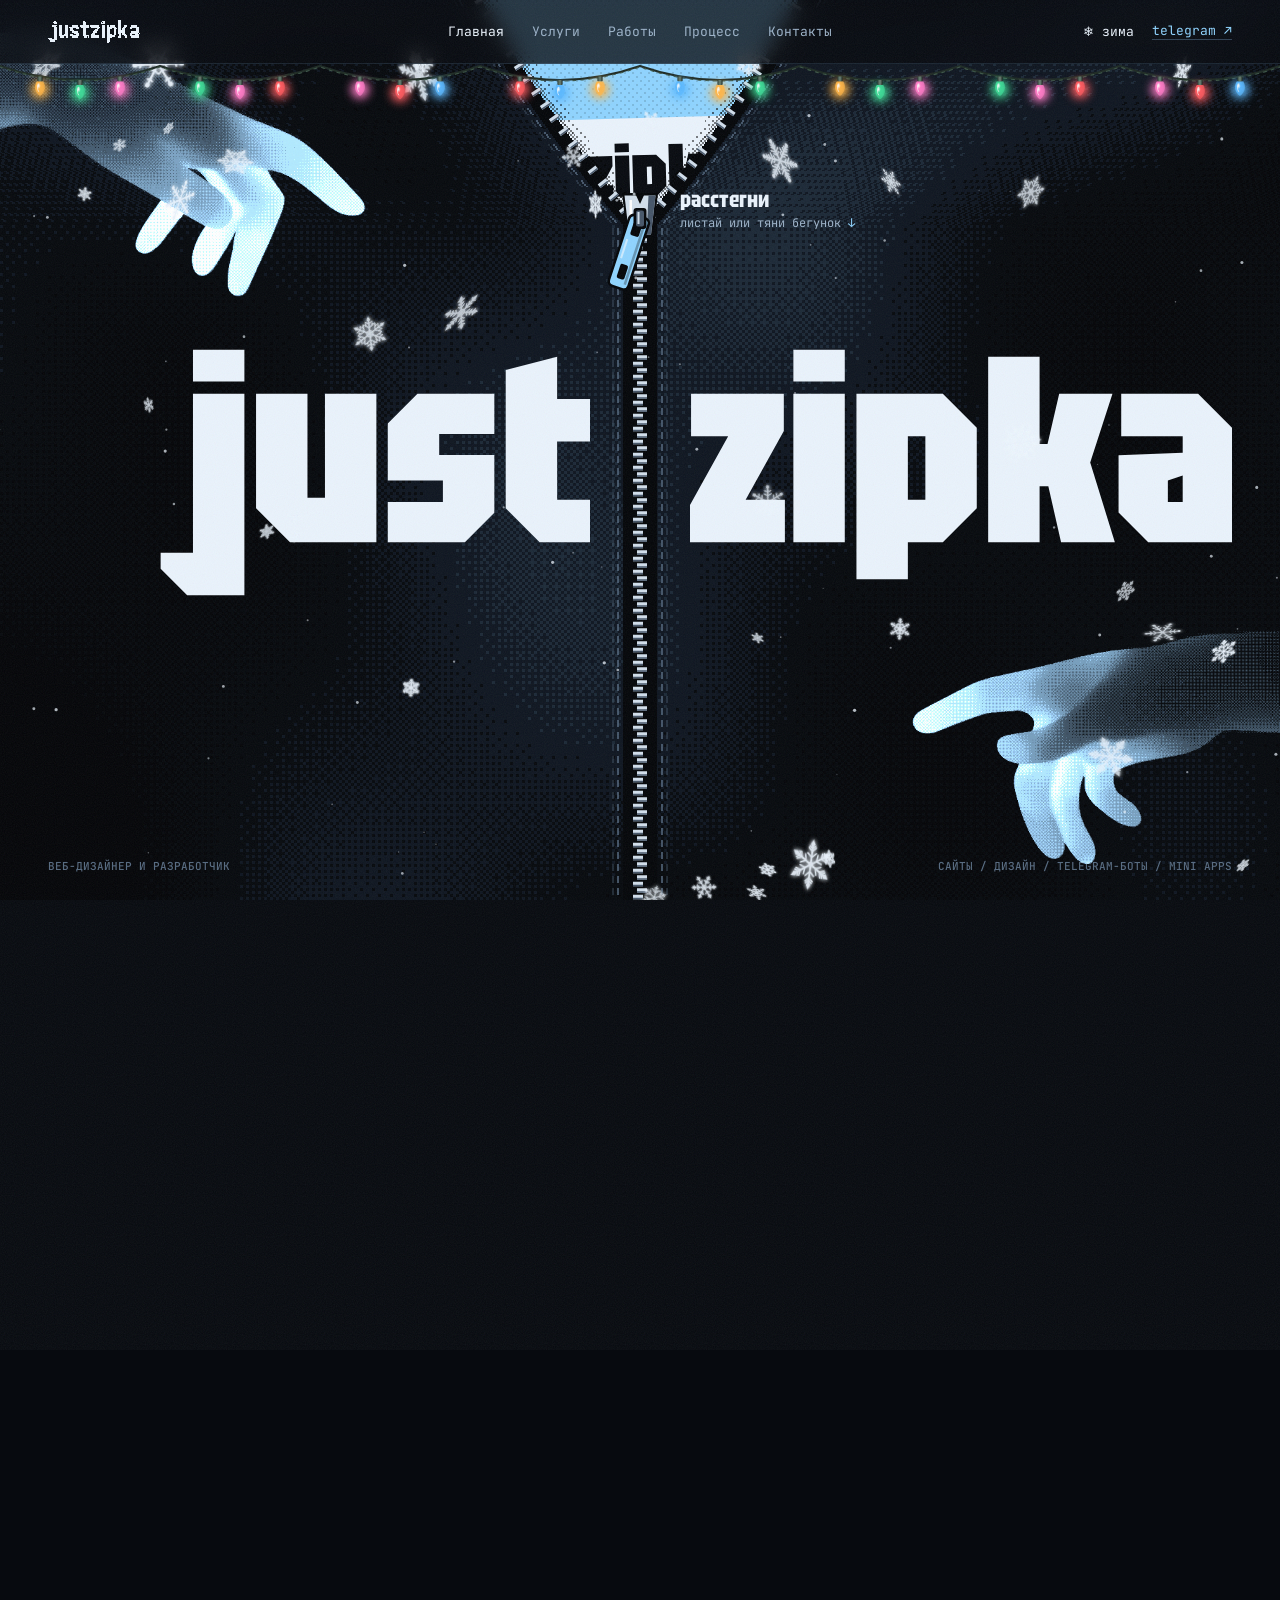
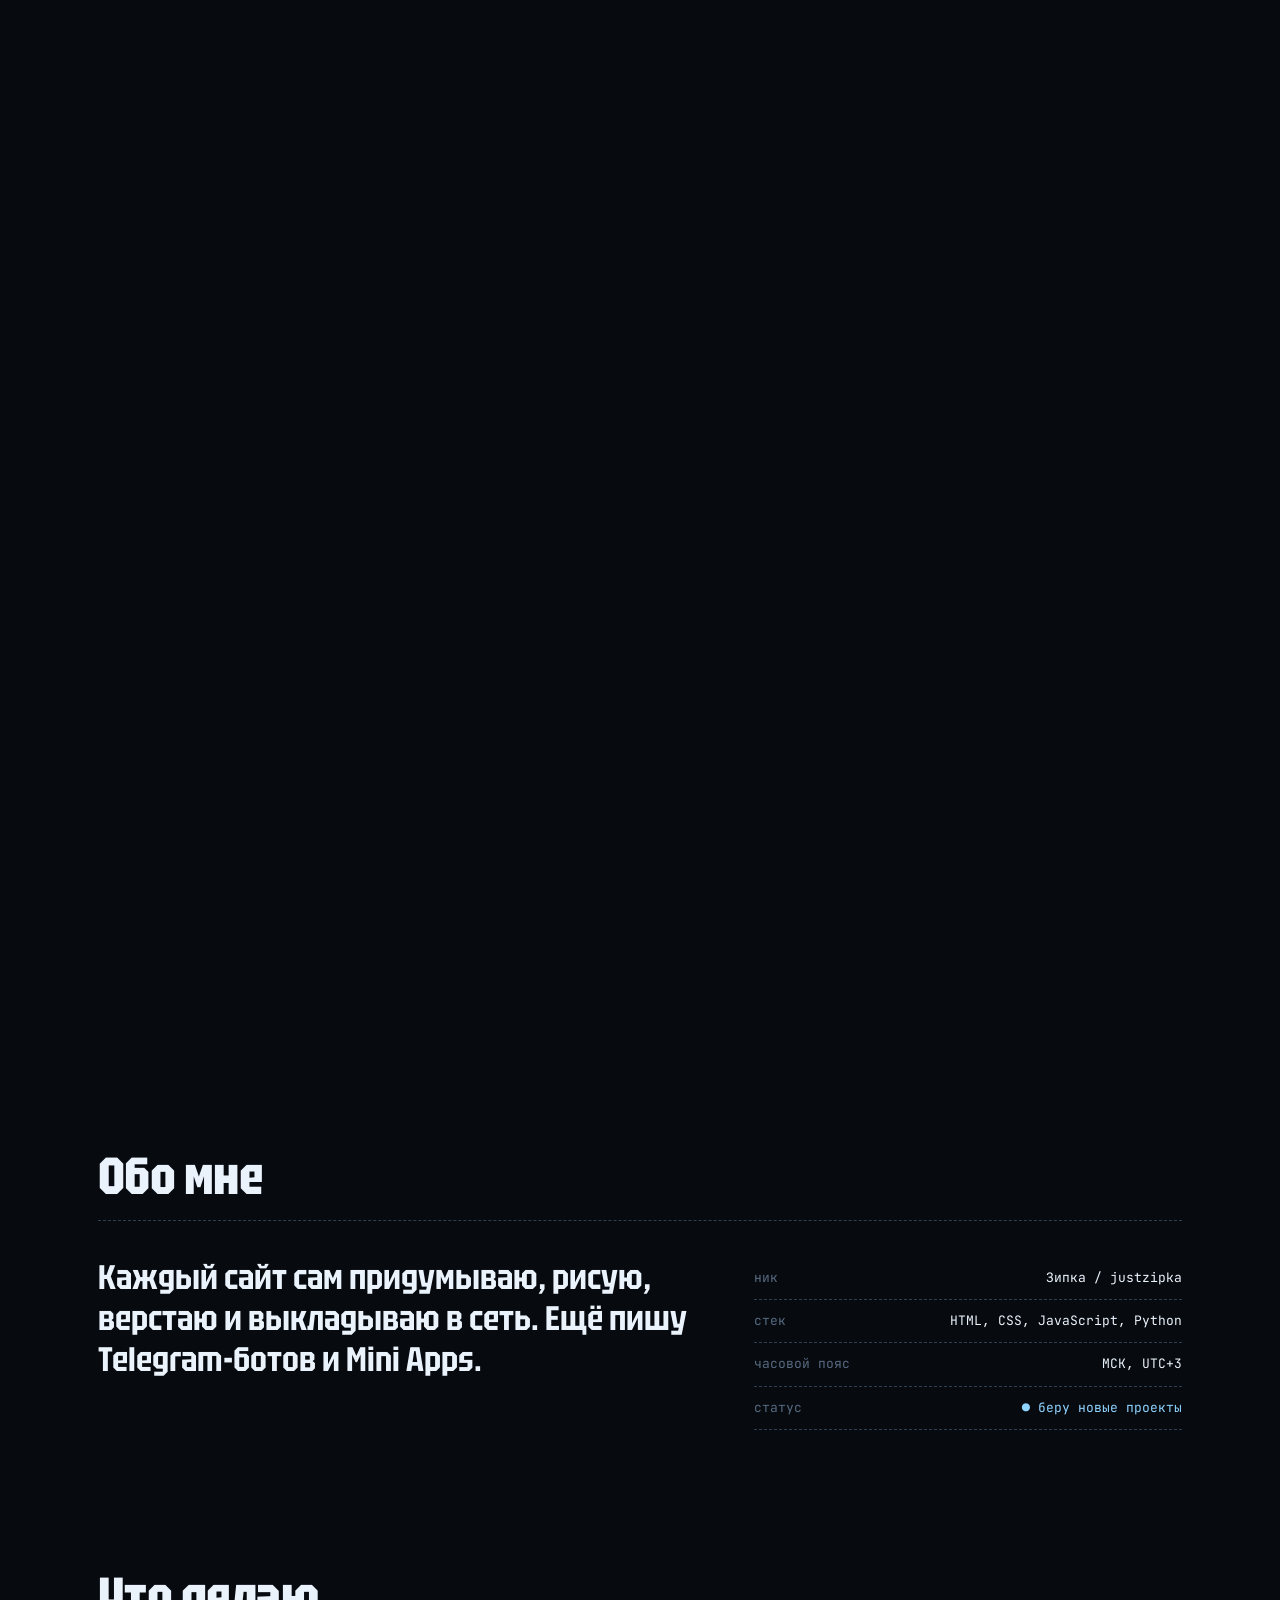
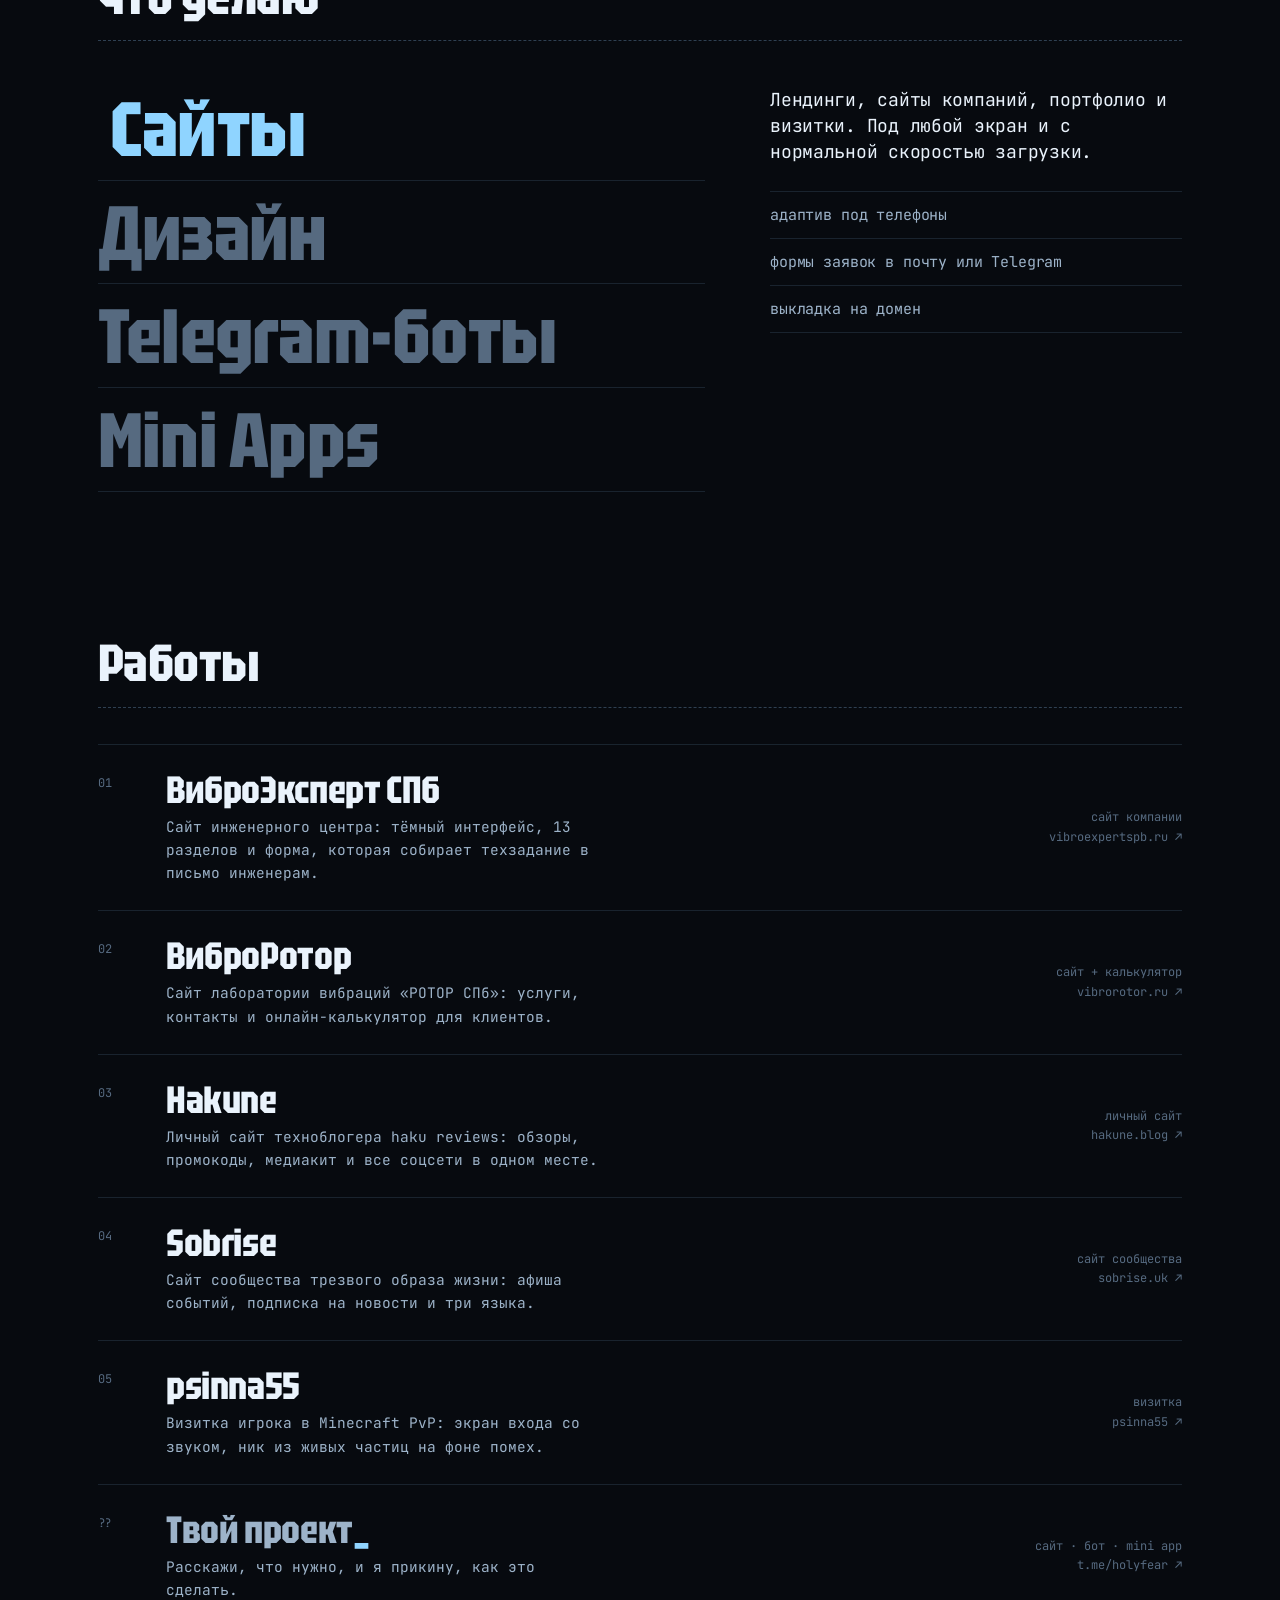
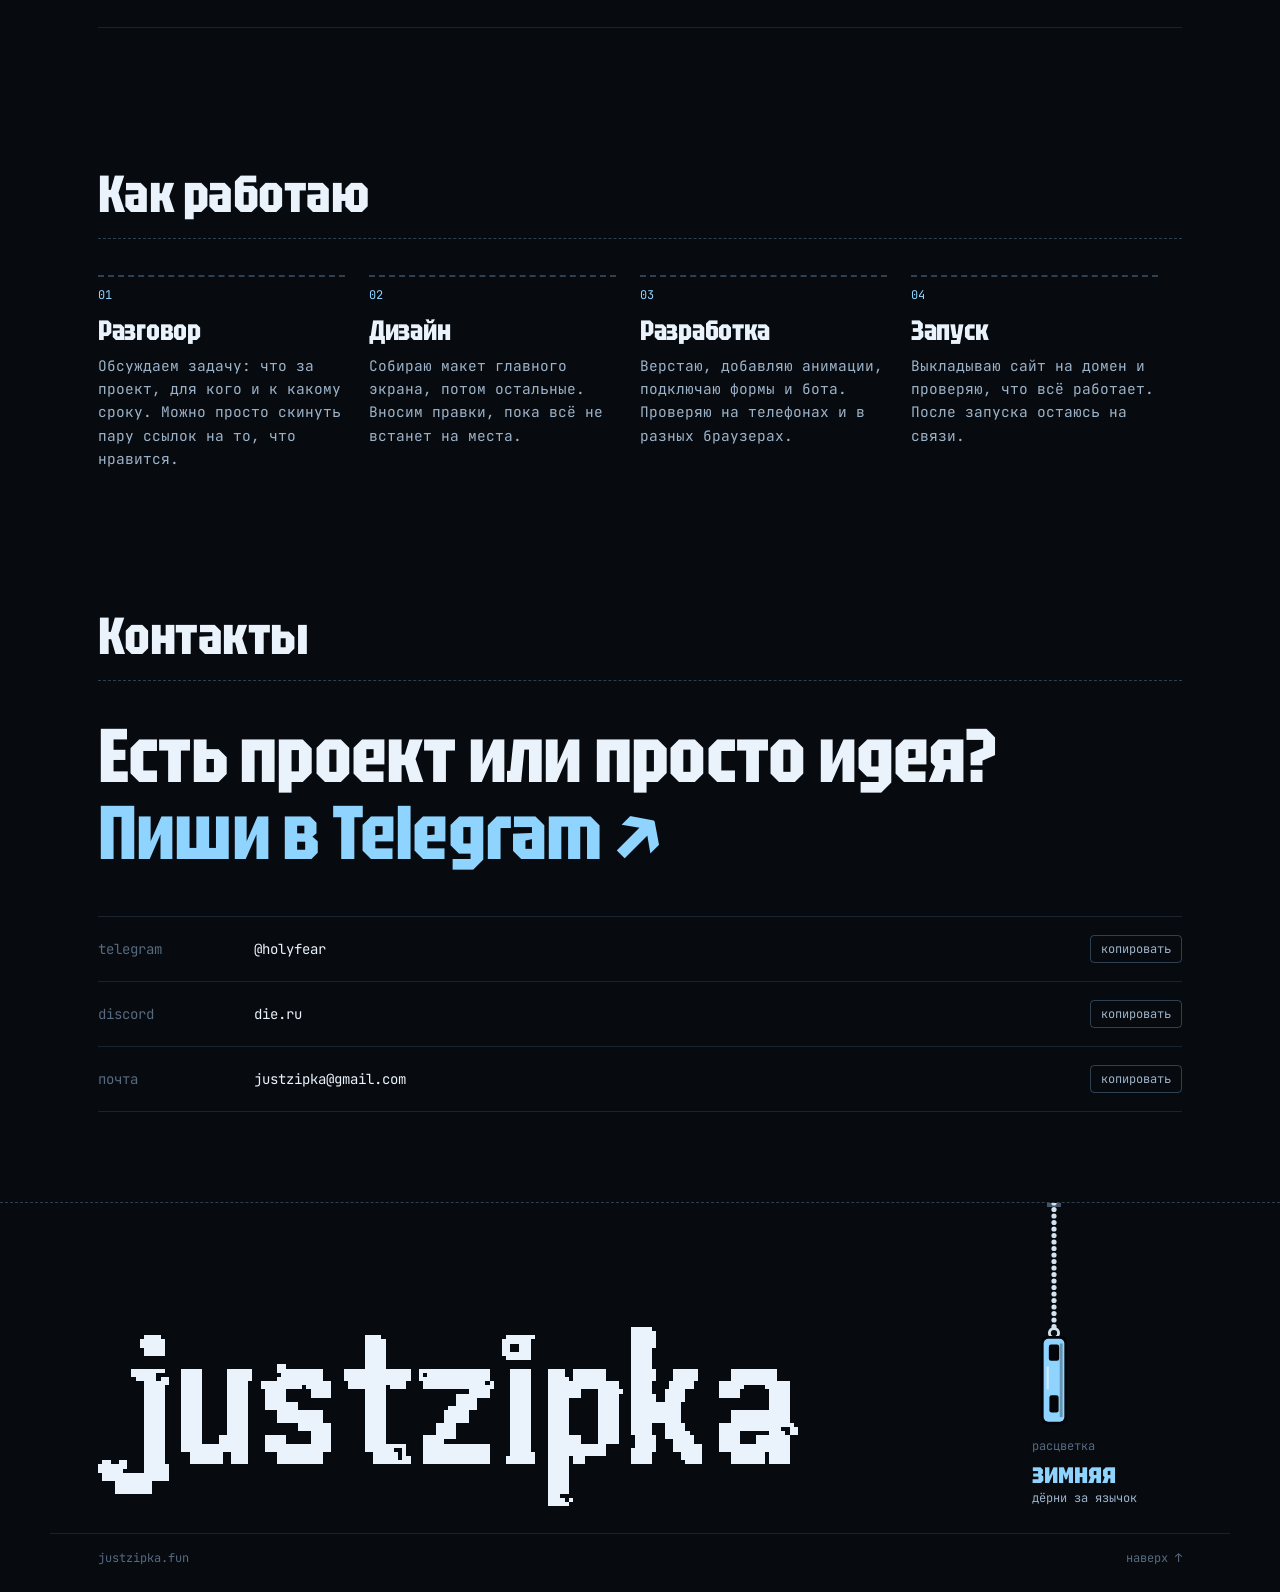
==== index.html @ 8d4369c2 "Footer pull cord that cycles the site colorway - Replace the footer pocket zipper with a ball chain " ====
<!doctype html>
<html lang="ru">
<head>
<meta charset="utf-8">
<meta name="viewport" content="width=device-width, initial-scale=1, viewport-fit=cover">
<title>Зипка. Веб-дизайнер и разработчик</title>
<meta name="description" content="Я Зипка (justzipka). Придумываю и собираю сайты, пишу Telegram-ботов и Mini Apps. Работы: ВиброЭксперт СПб, ВиброРотор, Hakune, Sobrise, psinna55.">
<meta name="author" content="Зипка">
<meta name="theme-color" content="#0e090c">
<link rel="canonical" href="https://justzipka.fun/">

<meta property="og:type" content="website">
<meta property="og:locale" content="ru_RU">
<meta property="og:site_name" content="justzipka">
<meta property="og:title" content="Зипка. Веб-дизайнер и разработчик">
<meta property="og:description" content="Сайты, дизайн, Telegram-боты и Mini Apps. От макета до запуска.">
<meta property="og:url" content="https://justzipka.fun/">
<meta property="og:image" content="https://justzipka.fun/assets/og-2.png">
<meta property="og:image:width" content="1200">
<meta property="og:image:height" content="630">
<meta name="twitter:card" content="summary_large_image">
<meta name="twitter:title" content="Зипка. Веб-дизайнер и разработчик">
<meta name="twitter:description" content="Сайты, дизайн, Telegram-боты и Mini Apps. От макета до запуска.">
<meta name="twitter:image" content="https://justzipka.fun/assets/og-2.png">

<link rel="icon" href="assets/favicon.png" type="image/png" sizes="64x64">
<link rel="apple-touch-icon" href="assets/apple-touch-icon.png">

<link rel="preconnect" href="https://fonts.googleapis.com">
<link rel="preconnect" href="https://fonts.gstatic.com" crossorigin>
<link rel="stylesheet" href="https://fonts.googleapis.com/css2?family=Tektur:wdth,wght@75..100,500..900&family=JetBrains+Mono:ital,wght@0,400..600;1,400&family=Pixelify+Sans:wght@500..700&display=swap">
<link rel="stylesheet" href="assets/css/site.css?v=75114938">
<script>
  try { var t = localStorage.getItem('zipka-tone'); if (t === 'acid' || t === 'rust') document.documentElement.dataset.tone = t; else if (localStorage.getItem('zipka-season') !== 'off') document.documentElement.dataset.season = 'winter'; } catch (e) { document.documentElement.dataset.season = 'winter'; }
</script>
<script defer src="assets/js/site.js?v=75114938"></script>

<script type="application/ld+json">
{
  "@context": "https://schema.org",
  "@type": "Person",
  "name": "Зипка",
  "alternateName": "justzipka",
  "jobTitle": "Веб-дизайнер и разработчик",
  "url": "https://justzipka.fun/",
  "image": "https://justzipka.fun/assets/logo-full.png",
  "sameAs": ["https://t.me/holyfear"],
  "knowsAbout": ["Веб-дизайн", "Вёрстка", "JavaScript", "Telegram-боты", "Telegram Mini Apps"]
}
</script>
</head>
<body>

<div class="progress" aria-hidden="true"><span id="progress"></span></div>
<canvas class="snow" id="snow" aria-hidden="true"></canvas>

<header class="nav">
  <a class="brand" href="#top" aria-label="justzipka, наверх">
    <svg class="brand__logo" viewBox="0 0 168 43" aria-hidden="true"><path d="M128 0h5v1h-5zM64 2h4v1h-4zM11 2h4v1h-4zM98 2h7v1h-7zM97 3h7v1h-7zM128 1h6v4h-6zM10 3h6v2h-6zM101 4h3v2h-3zM97 4h2v2h-2zM11 5h5v2h-5zM97 6h7v1h-7zM98 7h6v1h-6zM64 3h5v7h-5zM128 5h5v5h-5zM43 9h2v1h-2zM8 10h8v1h-8zM77 10h17v1h-17zM43 10h11v1h-11zM108 10h4v2h-4zM8 11h6v1h-6zM79 11h15v1h-15zM44 11h10v1h-10zM77 11h1v1h-1zM138 10h6v3h-6zM114 10h8v3h-8zM128 10h6v3h-6zM59 10h16v3h-16zM152 10h11v3h-11zM31 10h6v3h-6zM15 12h2v1h-2zM108 12h5v1h-5zM77 12h17v1h-17zM9 12h5v1h-5zM43 12h11v1h-11zM39 13h17v1h-17zM78 13h15v1h-15zM60 13h14v1h-14zM149 13h17v1h-17zM94 13h1v1h-1zM11 13h6v1h-6zM108 13h17v2h-17zM137 13h6v2h-6zM149 14h6v1h-6zM70 14h4v1h-4zM60 14h9v1h-9zM39 14h10v1h-10zM160 14h6v1h-6zM50 14h6v1h-6zM78 14h17v1h-17zM128 13h5v3h-5zM89 15h5v1h-5zM120 15h6v1h-6zM108 15h8v2h-8zM51 15h5v2h-5zM149 15h5v2h-5zM86 16h8v1h-8zM40 15h5v3h-5zM136 15h5v3h-5zM128 16h6v2h-6zM86 17h5v2h-5zM161 15h5v5h-5zM40 18h8v2h-8zM84 19h7v1h-7zM128 18h12v5h-12zM83 20h6v3h-6zM43 20h11v3h-11zM152 20h14v3h-14zM149 23h18v1h-18zM48 23h8v2h-8zM136 23h5v2h-5zM149 24h15v1h-15zM31 13h5v13h-5zM108 17h5v9h-5zM128 23h5v3h-5zM81 23h5v3h-5zM166 24h2v2h-2zM161 25h4v1h-4zM136 25h6v1h-6zM136 26h7v1h-7zM78 26h8v1h-8zM20 10h5v18h-5zM64 15h5v13h-5zM120 16h5v12h-5zM51 25h5v3h-5zM149 25h5v3h-5zM108 26h8v2h-8zM29 26h7v2h-7zM40 26h5v2h-5zM158 26h8v2h-8zM78 27h5v1h-5zM138 27h5v1h-5zM129 26h5v3h-5zM64 28h10v1h-10zM99 10h5v20h-5zM138 28h7v2h-7zM149 28h17v2h-17zM20 28h16v2h-16zM40 28h16v2h-16zM64 29h7v1h-7zM128 29h6v1h-6zM108 28h14v3h-14zM73 29h1v2h-1zM99 30h6v1h-6zM140 30h5v2h-5zM66 30h6v2h-6zM73 31h2v1h-2zM11 14h5v19h-5zM78 28h16v5h-16zM128 30h5v3h-5zM22 30h8v3h-8zM32 30h4v3h-4zM161 30h5v3h-5zM152 30h8v3h-8zM43 30h11v3h-11zM114 31h3v2h-3zM98 31h7v2h-7zM141 32h4v1h-4zM5 32h2v1h-2zM66 32h9v1h-9zM1 32h2v1h-2zM0 33h7v1h-7zM11 33h6v2h-6zM0 34h6v1h-6zM1 35h16v2h-16zM108 31h5v9h-5zM4 37h9v3h-9zM108 40h3v1h-3zM108 41h4v1h-4zM113 41h1v1h-1zM108 42h5v1h-5z"/></svg>
  </a>
  <nav class="nav__links" aria-label="Разделы">
    <a href="#top">Главная</a>
    <a href="#services">Услуги</a>
    <a href="#works">Работы</a>
    <a href="#process">Процесс</a>
    <a href="#contact">Контакты</a>
  </nav>
  <div class="garland" aria-hidden="true"></div>
  <div class="nav__end">
    <button class="season" type="button" aria-pressed="false" title="Зимний режим">зима</button>
    <a class="nav__tg" href="https://t.me/holyfear" target="_blank" rel="noopener">telegram ↗</a>
  </div>
</header>

<main id="main">
  <section class="hero" id="top">
    <div class="zip__stage">
      <div class="lining">
        <div class="lining__in">
          <div class="neck">
            <h1 class="mark" aria-label="justzipka.fun"><svg class="mark__svg" viewBox="0 -726 3717 926" aria-hidden="true"><path d="M122 -560H316V200H100L0 100V40H122ZM122 -606V-726H316V-606Z M814 -560V0H488L360 -128V-560H554V-168H620V-560Z M857 0V-152H1065V-233H857V-448L969 -560H1259V-408H1051V-329H1259V-111L1148 0Z M1302 -650 1496 -700V-540H1620V-380H1496V-160H1620V0H1430L1302 -128Z M1640 0V-140L1784 -400H1644V-560H1994V-420L1850 -160H1998V0Z M2030 0V-560H2224V0ZM2030 -606V-726H2224V-606Z M2268 140V-560H2594L2722 -432V-128L2594 0H2462V140ZM2528 -400H2462V-160H2528Z M2765 0V-700H2959V-371H2989L3033 -560H3234L3150 -301L3243 0H3040L2992 -211H2959V0Z M3257 -112V-328L3499 -338V-400H3267V-560H3557L3685 -432V0H3369ZM3443 -233V-152H3499V-252Z"/></svg><span class="mark__px" aria-hidden="true">.fun</span></h1>
            <p class="neck__meta"><span>веб-дизайнер и разработчик</span><span>размер: под любой экран</span></p>
          </div>
          <p class="lining__big">Привет, я Зипка.<br>Делаю сайты<br>от идеи до запуска.</p>
          <a class="hero__link" href="https://t.me/holyfear" target="_blank" rel="noopener">Написать в Telegram <span>@holyfear</span></a>
        </div>
      </div>
      <canvas class="zip__cv" id="zip" aria-hidden="true"></canvas>
      <div class="hands" aria-hidden="true">
        <img class="hand hand--l" src="assets/hands/hand-left.png" alt="" width="1422" height="800">
        <img class="hand hand--r" src="assets/hands/hand-right.png" alt="" width="1458" height="800">
      </div>
      <div class="zip__grab" aria-hidden="true"></div>
      <p class="zip__hint" aria-hidden="true"><b>расстегни</b>листай или тяни бегунок <i>↓</i></p>
    </div>
  </section>

  <section class="sec" id="about">
    <header class="sec__head"><h2>Обо мне</h2></header>
    <div class="about">
      <p class="about__big">Каждый сайт сам придумываю, рисую, верстаю и выкладываю в сеть. Ещё пишу Telegram-ботов и Mini Apps.</p>
      <dl class="specs">
        <div><dt>ник</dt><dd>Зипка / justzipka</dd></div>
        <div><dt>стек</dt><dd>HTML, CSS, JavaScript, Python</dd></div>
        <div><dt>часовой пояс</dt><dd>МСК, UTC+3</dd></div>
        <div><dt>статус</dt><dd class="ok">беру новые проекты</dd></div>
      </dl>
    </div>
  </section>

  <section class="sec" id="services">
    <header class="sec__head"><h2>Что делаю</h2></header>
    <ol class="svc">
      <li class="svc__item is-on">
        <button class="svc__name" type="button">Сайты</button>
        <div class="svc__desc">
          <p>Лендинги, сайты компаний, портфолио и визитки. Под любой экран и с нормальной скоростью загрузки.</p>
          <ul class="incl">
            <li>адаптив под телефоны</li>
            <li>формы заявок в почту или Telegram</li>
            <li>выкладка на домен</li>
          </ul>
        </div>
      </li>
      <li class="svc__item">
        <button class="svc__name" type="button">Дизайн</button>
        <div class="svc__desc">
          <p>Рисую интерфейс с нуля: сетка, шрифты, цвет, анимации. Макет сразу продуман под вёрстку, без сюрпризов.</p>
          <ul class="incl">
            <li>UI и типографика</li>
            <li>моушн и микроанимации</li>
            </ul>
        </div>
      </li>
      <li class="svc__item">
        <button class="svc__name" type="button">Telegram-боты</button>
        <div class="svc__desc">
          <p>Боты, которые принимают заявки, записывают клиентов и присылают уведомления. Работают сами, пока ты занят делом.</p>
          <ul class="incl">
            <li>заявки и запись</li>
            <li>уведомления и рассылки</li>
            <li>связка с сайтом</li>
          </ul>
        </div>
      </li>
      <li class="svc__item">
        <button class="svc__name" type="button">Mini Apps</button>
        <div class="svc__desc">
          <p>Приложения прямо внутри Telegram. Открываются из чата с ботом, выглядят и работают как сайт.</p>
          <ul class="incl">
            <li>каталоги, запись, личные кабинеты</li>
            <li>вход без регистрации</li>
            </ul>
        </div>
      </li>
    </ol>
  </section>

  <section class="sec" id="works">
    <header class="sec__head"><h2>Работы</h2></header>
    <ol class="works">
      <li><a class="work" href="https://vibroexpertspb.ru/" target="_blank" rel="noopener">
        <span class="work__n">01</span>
        <img class="work__img" src="assets/works/vibroexpert.webp" alt="" loading="lazy" width="640" height="400">
        <span class="work__main"><b>ВиброЭксперт СПб</b><span>Сайт инженерного центра: тёмный интерфейс, 13 разделов и форма, которая собирает техзадание в письмо инженерам.</span></span>
        <span class="work__meta">сайт компании<br>vibroexpertspb.ru ↗</span>
      </a></li>
      <li><a class="work" href="https://vibrorotor.ru/" target="_blank" rel="noopener">
        <span class="work__n">02</span>
        <img class="work__img" src="assets/works/vibrorotor.webp" alt="" loading="lazy" width="640" height="400">
        <span class="work__main"><b>ВиброРотор</b><span>Сайт лаборатории вибраций «РОТОР СПб»: услуги, контакты и онлайн-калькулятор для клиентов.</span></span>
        <span class="work__meta">сайт + калькулятор<br>vibrorotor.ru ↗</span>
      </a></li>
      <li><a class="work" href="https://hakune.blog/" target="_blank" rel="noopener">
        <span class="work__n">03</span>
        <img class="work__img" src="assets/works/hakune.webp" alt="" loading="lazy" width="640" height="400">
        <span class="work__main"><b>Hakune</b><span>Личный сайт техноблогера haku reviews: обзоры, промокоды, медиакит и все соцсети в одном месте.</span></span>
        <span class="work__meta">личный сайт<br>hakune.blog ↗</span>
      </a></li>
      <li><a class="work" href="https://sobrise.uk/" target="_blank" rel="noopener">
        <span class="work__n">04</span>
        <img class="work__img" src="assets/works/sobrise.webp" alt="" loading="lazy" width="640" height="400">
        <span class="work__main"><b>Sobrise</b><span>Сайт сообщества трезвого образа жизни: афиша событий, подписка на новости и три языка.</span></span>
        <span class="work__meta">сайт сообщества<br>sobrise.uk ↗</span>
      </a></li>
      <li><a class="work" href="https://zxcozonofficial-dev.github.io/psinna55/" target="_blank" rel="noopener">
        <span class="work__n">05</span>
        <img class="work__img" src="assets/works/psinna55.webp" alt="" loading="lazy" width="640" height="400">
        <span class="work__main"><b>psinna55</b><span>Визитка игрока в Minecraft PvP: экран входа со звуком, ник из живых частиц на фоне помех.</span></span>
        <span class="work__meta">визитка<br>psinna55 ↗</span>
      </a></li>
      <li><a class="work work--you" href="https://t.me/holyfear" target="_blank" rel="noopener">
        <span class="work__n">??</span>
        <span class="work__main"><b>Твой проект<span class="caret">_</span></b><span>Расскажи, что нужно, и я прикину, как это сделать.</span></span>
        <span class="work__meta">сайт · бот · mini app<br>t.me/holyfear ↗</span>
      </a></li>
    </ol>
  </section>

  <section class="sec" id="process">
    <header class="sec__head"><h2>Как работаю</h2></header>
    <ol class="steps">
      <li><h3>Разговор</h3><p>Обсуждаем задачу: что за проект, для кого и к какому сроку. Можно просто скинуть пару ссылок на то, что нравится.</p></li>
      <li><h3>Дизайн</h3><p>Собираю макет главного экрана, потом остальные. Вносим правки, пока всё не встанет на места.</p></li>
      <li><h3>Разработка</h3><p>Верстаю, добавляю анимации, подключаю формы и бота. Проверяю на телефонах и в разных браузерах.</p></li>
      <li><h3>Запуск</h3><p>Выкладываю сайт на домен и проверяю, что всё работает. После запуска остаюсь на связи.</p></li>
    </ol>
  </section>

  <section class="sec contact" id="contact">
    <header class="sec__head"><h2>Контакты</h2></header>
    <p class="contact__big">Есть проект или просто идея?<br><a href="https://t.me/holyfear" target="_blank" rel="noopener">Пиши в Telegram <span>↗</span></a></p>
    <ul class="links">
      <li><span>telegram</span><a href="https://t.me/holyfear" target="_blank" rel="noopener">@holyfear</a><button type="button" data-copy="@holyfear">копировать</button></li>
      <li><span>discord</span><a href="https://discord.com/users/1243462258395451487" target="_blank" rel="noopener">die.ru</a><button type="button" data-copy="die.ru">копировать</button></li>
      <li><span>почта</span><a href="mailto:justzipka@gmail.com">justzipka@gmail.com</a><button type="button" data-copy="justzipka@gmail.com">копировать</button></li>
    </ul>
  </section>
</main>

<footer class="end">
  <div class="end__in">
    <svg class="end__logo" viewBox="0 0 168 43" aria-hidden="true"><path d="M128 0h5v1h-5zM64 2h4v1h-4zM11 2h4v1h-4zM98 2h7v1h-7zM97 3h7v1h-7zM128 1h6v4h-6zM10 3h6v2h-6zM101 4h3v2h-3zM97 4h2v2h-2zM11 5h5v2h-5zM97 6h7v1h-7zM98 7h6v1h-6zM64 3h5v7h-5zM128 5h5v5h-5zM43 9h2v1h-2zM8 10h8v1h-8zM77 10h17v1h-17zM43 10h11v1h-11zM108 10h4v2h-4zM8 11h6v1h-6zM79 11h15v1h-15zM44 11h10v1h-10zM77 11h1v1h-1zM138 10h6v3h-6zM114 10h8v3h-8zM128 10h6v3h-6zM59 10h16v3h-16zM152 10h11v3h-11zM31 10h6v3h-6zM15 12h2v1h-2zM108 12h5v1h-5zM77 12h17v1h-17zM9 12h5v1h-5zM43 12h11v1h-11zM39 13h17v1h-17zM78 13h15v1h-15zM60 13h14v1h-14zM149 13h17v1h-17zM94 13h1v1h-1zM11 13h6v1h-6zM108 13h17v2h-17zM137 13h6v2h-6zM149 14h6v1h-6zM70 14h4v1h-4zM60 14h9v1h-9zM39 14h10v1h-10zM160 14h6v1h-6zM50 14h6v1h-6zM78 14h17v1h-17zM128 13h5v3h-5zM89 15h5v1h-5zM120 15h6v1h-6zM108 15h8v2h-8zM51 15h5v2h-5zM149 15h5v2h-5zM86 16h8v1h-8zM40 15h5v3h-5zM136 15h5v3h-5zM128 16h6v2h-6zM86 17h5v2h-5zM161 15h5v5h-5zM40 18h8v2h-8zM84 19h7v1h-7zM128 18h12v5h-12zM83 20h6v3h-6zM43 20h11v3h-11zM152 20h14v3h-14zM149 23h18v1h-18zM48 23h8v2h-8zM136 23h5v2h-5zM149 24h15v1h-15zM31 13h5v13h-5zM108 17h5v9h-5zM128 23h5v3h-5zM81 23h5v3h-5zM166 24h2v2h-2zM161 25h4v1h-4zM136 25h6v1h-6zM136 26h7v1h-7zM78 26h8v1h-8zM20 10h5v18h-5zM64 15h5v13h-5zM120 16h5v12h-5zM51 25h5v3h-5zM149 25h5v3h-5zM108 26h8v2h-8zM29 26h7v2h-7zM40 26h5v2h-5zM158 26h8v2h-8zM78 27h5v1h-5zM138 27h5v1h-5zM129 26h5v3h-5zM64 28h10v1h-10zM99 10h5v20h-5zM138 28h7v2h-7zM149 28h17v2h-17zM20 28h16v2h-16zM40 28h16v2h-16zM64 29h7v1h-7zM128 29h6v1h-6zM108 28h14v3h-14zM73 29h1v2h-1zM99 30h6v1h-6zM140 30h5v2h-5zM66 30h6v2h-6zM73 31h2v1h-2zM11 14h5v19h-5zM78 28h16v5h-16zM128 30h5v3h-5zM22 30h8v3h-8zM32 30h4v3h-4zM161 30h5v3h-5zM152 30h8v3h-8zM43 30h11v3h-11zM114 31h3v2h-3zM98 31h7v2h-7zM141 32h4v1h-4zM5 32h2v1h-2zM66 32h9v1h-9zM1 32h2v1h-2zM0 33h7v1h-7zM11 33h6v2h-6zM0 34h6v1h-6zM1 35h16v2h-16zM108 31h5v9h-5zM4 37h9v3h-9zM108 40h3v1h-3zM108 41h4v1h-4zM113 41h1v1h-1zM108 42h5v1h-5z"/></svg>
    <button class="end__tone" type="button" aria-label="Сменить расцветку сайта"><i>расцветка</i><b>розовая</b><span>дёрни за язычок</span></button>
  </div>
  <canvas class="end__cord" id="cord" aria-hidden="true"></canvas>
  <div class="end__grab" aria-hidden="true"></div>
  <div class="end__row"><span>justzipka.fun</span><a href="#top">наверх ↑</a></div>
</footer>
<div class="peek" aria-hidden="true"><img alt="" width="640" height="400"></div>

</body>
</html>
---- assets/css/site.css ----
:root {
  --bg: #0e090c;
  --bg-2: #1b1016;
  --ink: #fbe9f1;
  --ink-2: #c99aae;
  --ink-3: #7d5567;
  --line: rgba(255, 92, 154, .14);
  --line-2: rgba(255, 92, 154, .3);
  --acc: #ff5c9a;
  --acc-glow: rgba(255, 92, 154, .55);
  --hand-tint: sepia(1) saturate(3.2) hue-rotate(-62deg) brightness(1);
  --nav-bg: rgba(14, 9, 12, .78);
  --sans: "JetBrains Mono", ui-monospace, monospace;
  --mono: "JetBrains Mono", ui-monospace, monospace;
  --px: "Pixelify Sans", var(--mono);
  --display: "Tektur", var(--mono);
  --mark: var(--display);
  --gut: clamp(16px, 4vw, 48px);
  --max: 1180px;
  --hem: none;
  color-scheme: dark;
}

:root[data-season="winter"] {
  --bg: #070a0f;
  --bg-2: #0e1520;
  --ink: #eaf3fc;
  --ink-2: #9db3c9;
  --ink-3: #566a80;
  --line: rgba(150, 205, 255, .13);
  --line-2: rgba(150, 205, 255, .28);
  --acc: #8fd4ff;
  --acc-glow: rgba(143, 212, 255, .5);
  --hand-tint: grayscale(1) sepia(.5) hue-rotate(165deg) saturate(2.4) brightness(1.06);
  --nav-bg: rgba(7, 10, 15, .78);
}

:root[data-tone="acid"] {
  --bg: #0a0c07;
  --bg-2: #151a0d;
  --ink: #f0fbe2;
  --ink-2: #aabd90;
  --ink-3: #5f7049;
  --line: rgba(198, 255, 61, .13);
  --line-2: rgba(198, 255, 61, .28);
  --acc: #c6ff3d;
  --acc-glow: rgba(198, 255, 61, .5);
  --hand-tint: sepia(1) saturate(4) hue-rotate(38deg) brightness(1.08);
  --nav-bg: rgba(10, 12, 7, .78);
}

:root[data-tone="rust"] {
  --bg: #0f0a07;
  --bg-2: #1e140d;
  --ink: #fdeee2;
  --ink-2: #cfa68a;
  --ink-3: #805b44;
  --line: rgba(255, 122, 48, .14);
  --line-2: rgba(255, 122, 48, .3);
  --acc: #ff7a30;
  --acc-glow: rgba(255, 122, 48, .5);
  --hand-tint: sepia(1) saturate(3.6) hue-rotate(-18deg) brightness(1.02);
  --nav-bg: rgba(15, 10, 7, .78);
}

*, *::before, *::after { box-sizing: border-box; }
html { scroll-behavior: smooth; -webkit-text-size-adjust: 100%; }
body {
  margin: 0;
  background: var(--bg);
  color: var(--ink);
  font: 400 14.5px/1.6 var(--sans);
  -webkit-font-smoothing: antialiased;
  overflow-x: clip;
}
a { color: inherit; text-decoration: none; }
img { display: block; max-width: 100%; height: auto; }
::selection { background: var(--acc); color: #000; }
:focus-visible { outline: 1px solid var(--acc); outline-offset: 3px; }

body::after {
  content: "";
  position: fixed;
  inset: -50%;
  z-index: 100;
  pointer-events: none;
  opacity: .07;
  background-image: url("data:image/svg+xml,%3Csvg xmlns='http://www.w3.org/2000/svg' width='160' height='160'%3E%3Cfilter id='n'%3E%3CfeTurbulence type='fractalNoise' baseFrequency='.9' numOctaves='3' stitchTiles='stitch'/%3E%3C/filter%3E%3Crect width='100%25' height='100%25' filter='url(%23n)'/%3E%3C/svg%3E");
  animation: grain .6s steps(3) infinite;
}
@keyframes grain {
  0% { transform: translate(0, 0); }
  33% { transform: translate(-3%, 2%); }
  66% { transform: translate(2%, -3%); }
}

.progress { position: fixed; inset: 0 0 auto; height: 2px; z-index: 60; }
.progress span { display: block; height: 100%; width: 0; background: var(--acc); }

.nav {
  position: fixed;
  inset: 0 0 auto;
  z-index: 50;
  height: 64px;
  padding: 0 var(--gut);
  display: grid;
  grid-template-columns: 1fr auto 1fr;
  align-items: center;
  border-bottom: 1px solid var(--line);
  background: var(--nav-bg);
  backdrop-filter: blur(10px);
  -webkit-backdrop-filter: blur(10px);
  font: 400 13px/1 var(--mono);
}
.brand { display: flex; align-items: center; }
.brand__logo { width: 92px; height: auto; fill: var(--ink); shape-rendering: crispEdges; }

.nav__links { display: flex; gap: 28px; }
.nav__links a { color: var(--ink-2); transition: color .2s; }
.nav__links a:hover, .nav__links a.is-on { color: var(--ink); }
.nav__end { justify-self: end; display: flex; align-items: center; gap: 18px; }
.season {
  font: inherit;
  color: var(--ink-3);
  background: none;
  border: 0;
  padding: 0;
  cursor: pointer;
  transition: color .2s;
}
.season::before { content: "\2744\FE0E  "; }
.season:hover, .season[aria-pressed="true"] { color: var(--ink); }
.snow { position: fixed; inset: 0; z-index: 45; width: 100%; height: 100%; pointer-events: none; display: none; }
[data-season="winter"] .snow { display: block; }
.nav__tg { color: var(--acc); border-bottom: 1px solid var(--line-2); padding-bottom: 2px; transition: border-color .2s; }
.nav__tg:hover { border-color: var(--ink); }

.hero { position: relative; }
.zip__stage {
  position: relative;
  min-height: 100vh;
  min-height: 100svh;
  display: flex;
  overflow: hidden;
}
.zip-on .hero { height: calc(100vh + 190vh); height: calc(100svh + 190vh); }
.zip-on .zip__stage { position: sticky; top: 0; height: 100vh; height: 100svh; }

.lining {
  position: relative;
  flex: 1;
  display: flex;
  padding: calc(64px + clamp(22px, 6vh, 64px)) var(--gut) clamp(104px, 15vh, 150px);
  color: var(--bg);
  background-color: var(--acc);
  background-image: url("data:image/svg+xml,%3Csvg xmlns='http://www.w3.org/2000/svg' width='8' height='8'%3E%3Cpath d='M0 0h2v2H0zM4 4h2v2H4z' fill-opacity='.13'/%3E%3C/svg%3E");
}
.lining::after {
  content: "";
  position: absolute;
  inset: auto 0 0;
  height: 96px;
  background: var(--bg);
  -webkit-mask: var(--hem) repeat-x 0 100%;
  mask: var(--hem) repeat-x 0 100%;
}
.lining__in {
  width: 100%;
  max-width: var(--max);
  margin: 0 auto;
  display: flex;
  flex-direction: column;
  justify-content: space-between;
  align-items: flex-start;
  gap: 28px;
}
.lining ::selection { background: var(--bg); color: var(--acc); }

.neck {
  position: relative;
  align-self: center;
  padding: 18px 30px 13px;
  background: var(--ink);
  color: var(--bg);
  rotate: -1.6deg;
  box-shadow: 0 3px 0 rgba(0, 0, 0, .28);
}
.neck::before, .neck::after {
  content: "";
  position: absolute;
  top: 7px;
  bottom: 7px;
  border-left: 2px dashed currentColor;
  opacity: .45;
}
.neck::before { left: 9px; }
.neck::after { right: 9px; }
.mark {
  margin: 0;
  font: 800 clamp(38px, 4vw + 22px, 76px)/.95 var(--mark);
  font-stretch: 75%;
  letter-spacing: -.02em;
  white-space: nowrap;
}
.mark__svg {
  display: inline-block;
  height: .926em;
  width: auto;
  vertical-align: -.2em;
  fill: currentColor;
  overflow: visible;
}
.mark__px {
  position: relative;
  display: inline-block;
  margin-left: .02em;
  font: 600 .52em/1 var(--px);
  letter-spacing: -.02em;
}
.neck__meta {
  margin: 9px 0 0;
  display: flex;
  justify-content: space-between;
  gap: 20px;
  font: 500 10px/1.3 var(--mono);
  letter-spacing: .06em;
  text-transform: uppercase;
}

.lining__big {
  margin: 0;
  font: 800 clamp(38px, min(7.2vw, 12.5vh), 112px)/.94 var(--display);
  font-stretch: 78%;
  letter-spacing: -.015em;
}
.hero__link {
  display: inline-flex;
  align-items: baseline;
  gap: 12px;
  font: 700 clamp(24px, 2.8vw, 34px)/1 var(--display);
  font-stretch: 80%;
  letter-spacing: -.01em;
  border-bottom: 3px solid currentColor;
  padding-bottom: 4px;
  transition: gap .25s;
}
.hero__link:hover { gap: 20px; }
.hero__link span { font: 500 13px/1 var(--mono); letter-spacing: 0; }

.zip__cv, .hands, .zip__grab, .zip__hint { display: none; }
.zip-on .zip__cv, .zip-on .hands, .zip-on .zip__grab, .zip-on .zip__hint { display: block; }
.zip__cv { position: absolute; inset: 0; width: 100%; height: 100%; pointer-events: none; }
.zip__grab {
  position: absolute;
  left: 0;
  top: 0;
  width: 64px;
  height: 124px;
  cursor: grab;
  touch-action: none;
}
.is-zipping, .is-zipping .zip__grab { cursor: grabbing; }
.is-zipping { user-select: none; -webkit-user-select: none; }
.zip__hint {
  position: absolute;
  left: 50%;
  top: 0;
  margin: 0 0 0 40px;
  font: 400 12px/1.4 var(--mono);
  color: var(--ink-2);
  white-space: nowrap;
  pointer-events: none;
}
.zip__hint b { display: block; margin-bottom: 4px; font: 700 22px/1 var(--display); font-stretch: 80%; color: var(--ink); }
.zip__hint i { display: inline-block; font-style: normal; color: var(--acc); animation: nudge 1.4s ease-in-out infinite; }
@keyframes nudge { 50% { transform: translateY(5px); } }

.hands { position: absolute; inset: 0; pointer-events: none; --mx: 0; --my: 0; --pl: 0; --pr: 0; }
.hand {
  position: absolute;
  width: min(40vw, 760px);
  height: auto;
  max-width: none;
  mix-blend-mode: screen;
  filter: var(--hand-tint);
}
.hand--l {
  left: -11vw;
  top: 3vh;
  translate: calc(var(--mx) * 14px - var(--pl) * 1px) calc(var(--my) * 10px);
  animation: reach-l 7s ease-in-out infinite;
}
.hand--r {
  right: -11vw;
  bottom: 4vh;
  translate: calc(var(--mx) * -14px + var(--pr) * 1px) calc(var(--my) * -10px);
  animation: reach-r 7s ease-in-out infinite;
}
@keyframes reach-l {
  0%, 100% { transform: translate(0, 0) rotate(0deg); }
  50% { transform: translate(2.2vw, 1.2vh) rotate(1.5deg); }
}
@keyframes reach-r {
  0%, 100% { transform: translate(0, 0) rotate(0deg); }
  50% { transform: translate(-2.2vw, -1.2vh) rotate(-1.5deg); }
}

.sec {
  max-width: var(--max);
  margin: 0 auto;
  padding: clamp(72px, 11vw, 140px) var(--gut) 0;
}
.sec__head {
  display: flex;
  align-items: baseline;
  padding-bottom: 18px;
  margin-bottom: 36px;
  border-bottom: 1px dashed var(--line-2);
}
.sec h2 { margin: 0; font: 700 clamp(30px, 4.4vw, 52px)/1 var(--display); font-stretch: 80%; letter-spacing: -.01em; }

.about { display: grid; grid-template-columns: 1.4fr 1fr; gap: 56px; align-items: start; }
.about__big { margin: 0; font: 600 clamp(24px, 2.8vw, 34px)/1.2 var(--display); font-stretch: 85%; }

.specs { margin: 0; font: 400 13px/1.4 var(--mono); }
.specs div { display: flex; justify-content: space-between; gap: 16px; padding: 12px 0; border-bottom: 1px dashed var(--line-2); }
.specs dt { color: var(--ink-3); }
.specs dd { margin: 0; text-align: right; }
.specs .ok { color: var(--acc); }
.specs .ok::before { content: "● "; }

.svc { position: relative; list-style: none; margin: 0; padding: 0; min-height: 420px; }
.svc__item { width: 56%; border-bottom: 1px solid var(--line); }
.svc__name {
  display: flex;
  align-items: baseline;
  gap: 18px;
  width: 100%;
  padding: 14px 0 12px;
  background: none;
  border: 0;
  color: var(--ink-3);
  font: 700 clamp(40px, 6vw, 84px)/1 var(--display); font-stretch: 80%;
  letter-spacing: -.01em;
  text-align: left;
  cursor: pointer;
  transition: color .25s, padding .3s;
}
.svc__name:hover { color: var(--ink-2); }
.svc__item.is-on .svc__name { color: var(--acc); padding-left: 12px; }
.svc__desc {
  position: absolute;
  top: 0;
  left: 62%;
  right: 0;
  opacity: 0;
  visibility: hidden;
  transform: translateY(8px);
  transition: opacity .3s, transform .3s, visibility 0s .3s;
}
.svc__item.is-on .svc__desc { opacity: 1; visibility: visible; transform: none; transition: opacity .35s .05s, transform .35s .05s; }
.svc__desc p { margin: 10px 0 26px; font-size: 18px; line-height: 1.45; letter-spacing: -.015em; color: var(--ink); }
.incl { list-style: none; margin: 0; padding: 0; border-top: 1px solid var(--line); }
.incl li { padding: 11px 0; border-bottom: 1px solid var(--line); color: var(--ink-2); font-size: 15px; letter-spacing: -.01em; }

.works { list-style: none; margin: 0; padding: 0; border-top: 1px solid var(--line); }
.work {
  position: relative;
  display: grid;
  grid-template-columns: 44px 1fr 220px;
  gap: 24px;
  align-items: center;
  padding: 26px 0;
  border-bottom: 1px solid var(--line);
  transition: padding .3s;
}
.work__n { align-self: start; padding-top: 6px; font: 400 12px/1 var(--mono); color: var(--ink-3); transition: color .2s; }
.work__main { display: grid; gap: 6px; }
.work__main b { font: 700 clamp(24px, 3.2vw, 38px)/1 var(--display); font-stretch: 80%; letter-spacing: -.01em; transition: color .2s; }
.work__main > span { color: var(--ink-2); font-size: 14.5px; max-width: 440px; }
.work__meta { font: 400 12px/1.6 var(--mono); color: var(--ink-3); text-align: right; transition: color .2s; }
.work__img { display: none; }
.work:hover { padding-left: 14px; }
.work:hover .work__meta, .work:hover .work__n, .work:hover b { color: var(--acc); }
.work--you b { color: var(--ink-2); }
.caret { color: var(--acc); animation: blink 1s steps(1) infinite; }
@keyframes blink { 50% { opacity: 0; } }

.peek {
  position: fixed;
  left: 0;
  top: 0;
  z-index: 40;
  width: 320px;
  margin: -110px 0 0 30px;
  pointer-events: none;
  opacity: 0;
  transition: opacity .2s;
  will-change: transform;
}
.peek.is-on { opacity: 1; }
.peek img {
  width: 100%;
  border: 1px solid var(--line-2);
  border-radius: 4px;
  box-shadow: 8px 8px 0 var(--acc);
  background: var(--bg-2);
}

.steps { list-style: none; margin: 0; padding: 0; display: grid; grid-template-columns: repeat(4, 1fr); gap: 0; counter-reset: s; }
.steps li { position: relative; padding: 0 24px 0 0; counter-increment: s; }
.steps li::before {
  content: "0" counter(s);
  display: block;
  padding-top: 12px;
  margin-bottom: 14px;
  border-top: 2px dashed var(--line-2);
  font: 400 12px/1 var(--mono);
  color: var(--acc);
}
.steps h3 { margin: 0 0 8px; font: 700 28px/1.1 var(--display); font-stretch: 80%; letter-spacing: -.01em; }
.steps p { margin: 0; color: var(--ink-2); font-size: 14.5px; }

.contact { padding-bottom: clamp(48px, 7vw, 90px); }
.contact__big { margin: 0 0 44px; font: 700 clamp(34px, 6vw, 76px)/1.02 var(--display); font-stretch: 80%; letter-spacing: -.01em; }
.contact__big a { color: var(--acc); }
.contact__big a span { display: inline-block; transition: transform .25s; }
.contact__big a:hover span { transform: translate(6px, -6px); }
.links { list-style: none; margin: 0; padding: 0; border-top: 1px solid var(--line); font: 400 14px/1 var(--mono); }
.links li { display: grid; grid-template-columns: 140px 1fr auto; gap: 16px; align-items: center; padding: 18px 0; border-bottom: 1px solid var(--line); }
.links span { color: var(--ink-3); }
.links a:hover { color: var(--acc); }
.links button {
  font: inherit;
  font-size: 12px;
  color: var(--ink-2);
  background: none;
  border: 1px solid var(--line-2);
  border-radius: 4px;
  padding: 7px 10px;
  cursor: pointer;
}
.links button:hover { color: var(--ink); border-color: var(--ink-2); }
.links button.is-done { color: var(--acc); border-color: var(--acc); }

.end { position: relative; overflow: hidden; border-top: 1px dashed var(--line-2); }
.end__in {
  position: relative;
  max-width: var(--max);
  min-height: 330px;
  margin: 0 auto;
  padding: 40px var(--gut) 26px;
  display: flex;
  align-items: flex-end;
  justify-content: space-between;
  gap: 32px;
}
.end__logo { display: block; width: min(64vw, 700px); height: auto; fill: var(--ink); shape-rendering: crispEdges; }
.end__tone {
  flex: none;
  display: grid;
  gap: 4px;
  min-width: 150px;
  padding: 0;
  background: none;
  border: 0;
  color: var(--ink-2);
  font: 400 12px/1.3 var(--mono);
  text-align: left;
  cursor: pointer;
}
.end__tone i { font-style: normal; color: var(--ink-3); }
.end__tone b { font: 700 28px/1 var(--display); font-stretch: 80%; color: var(--acc); }
.end__tone span { transition: color .2s; }
.end__tone:hover span, .end__tone.is-armed span { color: var(--ink); }
.end__cord { position: absolute; inset: 0; width: 100%; height: 100%; pointer-events: none; z-index: 1; }
.end__grab {
  position: absolute;
  left: 0;
  top: 0;
  z-index: 2;
  width: 80px;
  height: 124px;
  cursor: grab;
  touch-action: none;
}
.end__row {
  position: relative;
  max-width: var(--max);
  margin: 0 auto;
  padding: 18px var(--gut) 28px;
  display: flex;
  justify-content: space-between;
  border-top: 1px solid var(--line);
  font: 400 12px/1 var(--mono);
  color: var(--ink-3);
}
.end__row a:hover { color: var(--acc); }

.js .reveal { opacity: 0; transform: translateY(18px); transition: opacity .7s, transform .7s cubic-bezier(.2, .7, .2, 1); }
.js .reveal.is-in { opacity: 1; transform: none; }

@media (max-width: 980px) {
  .nav { grid-template-columns: 1fr auto; }
  .nav__links { display: none; }
  .svc { min-height: 0; }
  .svc__item { width: 100%; }
  .svc__desc { position: static; display: none; padding: 0 0 22px 12px; opacity: 1; visibility: visible; transform: none; }
  .svc__item.is-on .svc__desc { display: block; }
  .svc__desc p { font-size: 16px; margin-bottom: 18px; }
  .about { grid-template-columns: 1fr; gap: 36px; }
  .steps { grid-template-columns: 1fr 1fr; row-gap: 36px; }
  .work { grid-template-columns: 1fr; gap: 12px; }
  .work__n { display: none; }
  .work__meta { text-align: left; }
  .work__img {
    display: block;
    width: 100%;
    aspect-ratio: 16 / 10;
    object-fit: cover;
    border: 1px solid var(--line-2);
    border-radius: 4px;
  }
  .work:hover { padding-left: 0; }
}
@media (max-width: 600px) {
  .hand { width: 92vw; }
  .hand--l { left: -40vw; top: 58px; }
  .hand--r { right: -36vw; bottom: auto; top: 62vh; }
  .neck { padding: 16px 24px 12px; }
  .neck__meta { flex-direction: column; gap: 2px; }
  .lining__big { font-size: clamp(36px, 11.5vw, 60px); }
  .zip__hint { margin-left: 30px; max-width: calc(50vw - 40px); font-size: 11px; white-space: normal; }
  .steps { grid-template-columns: 1fr; }
  .links li { grid-template-columns: 1fr auto; }
  .links li span { grid-column: 1 / -1; }
  .end__in { min-height: 0; padding-top: 250px; flex-direction: column; align-items: stretch; gap: 40px; }
  .end__tone { order: -1; align-self: flex-end; }
  .end__logo { width: 100%; }
}
@media (prefers-reduced-motion: reduce) {
  html { scroll-behavior: auto; }
  body::after, .caret, .hand, .zip__hint i { animation: none; }
  .js .reveal { opacity: 1; transform: none; transition: none; }
}

.garland { display: none; }
[data-season="winter"] .garland { display: block; }

.garland {
  position: absolute;
  left: 0; right: 0; top: 100%;
  height: 46px;
  pointer-events: none;
}
.garland svg { display: block; width: 100%; height: 100%; overflow: visible; }
.garland .wire { fill: none; stroke: #1d2a24; stroke-width: 2.2; stroke-linecap: round; }
.garland .twist { fill: none; stroke: #3b5446; stroke-width: 1.1; stroke-dasharray: 3 5; stroke-linecap: round; }
.garland .lamp { transform-box: view-box; transform-origin: 0 0; animation: sway 4.6s ease-in-out infinite alternate; }
.garland .halo { animation: glow 3s ease-in-out infinite alternate; }
.garland .glass { animation: dim 3s ease-in-out infinite alternate; }
@keyframes sway { from { transform: rotate(-6deg); } to { transform: rotate(6deg); } }
@keyframes glow { from { opacity: .95; } to { opacity: .25; } }
@keyframes dim { from { filter: brightness(1.15); } to { filter: brightness(.7); } }

@media (prefers-reduced-motion: reduce) {
  .garland .lamp, .garland .halo, .garland .glass { animation: none; }
}
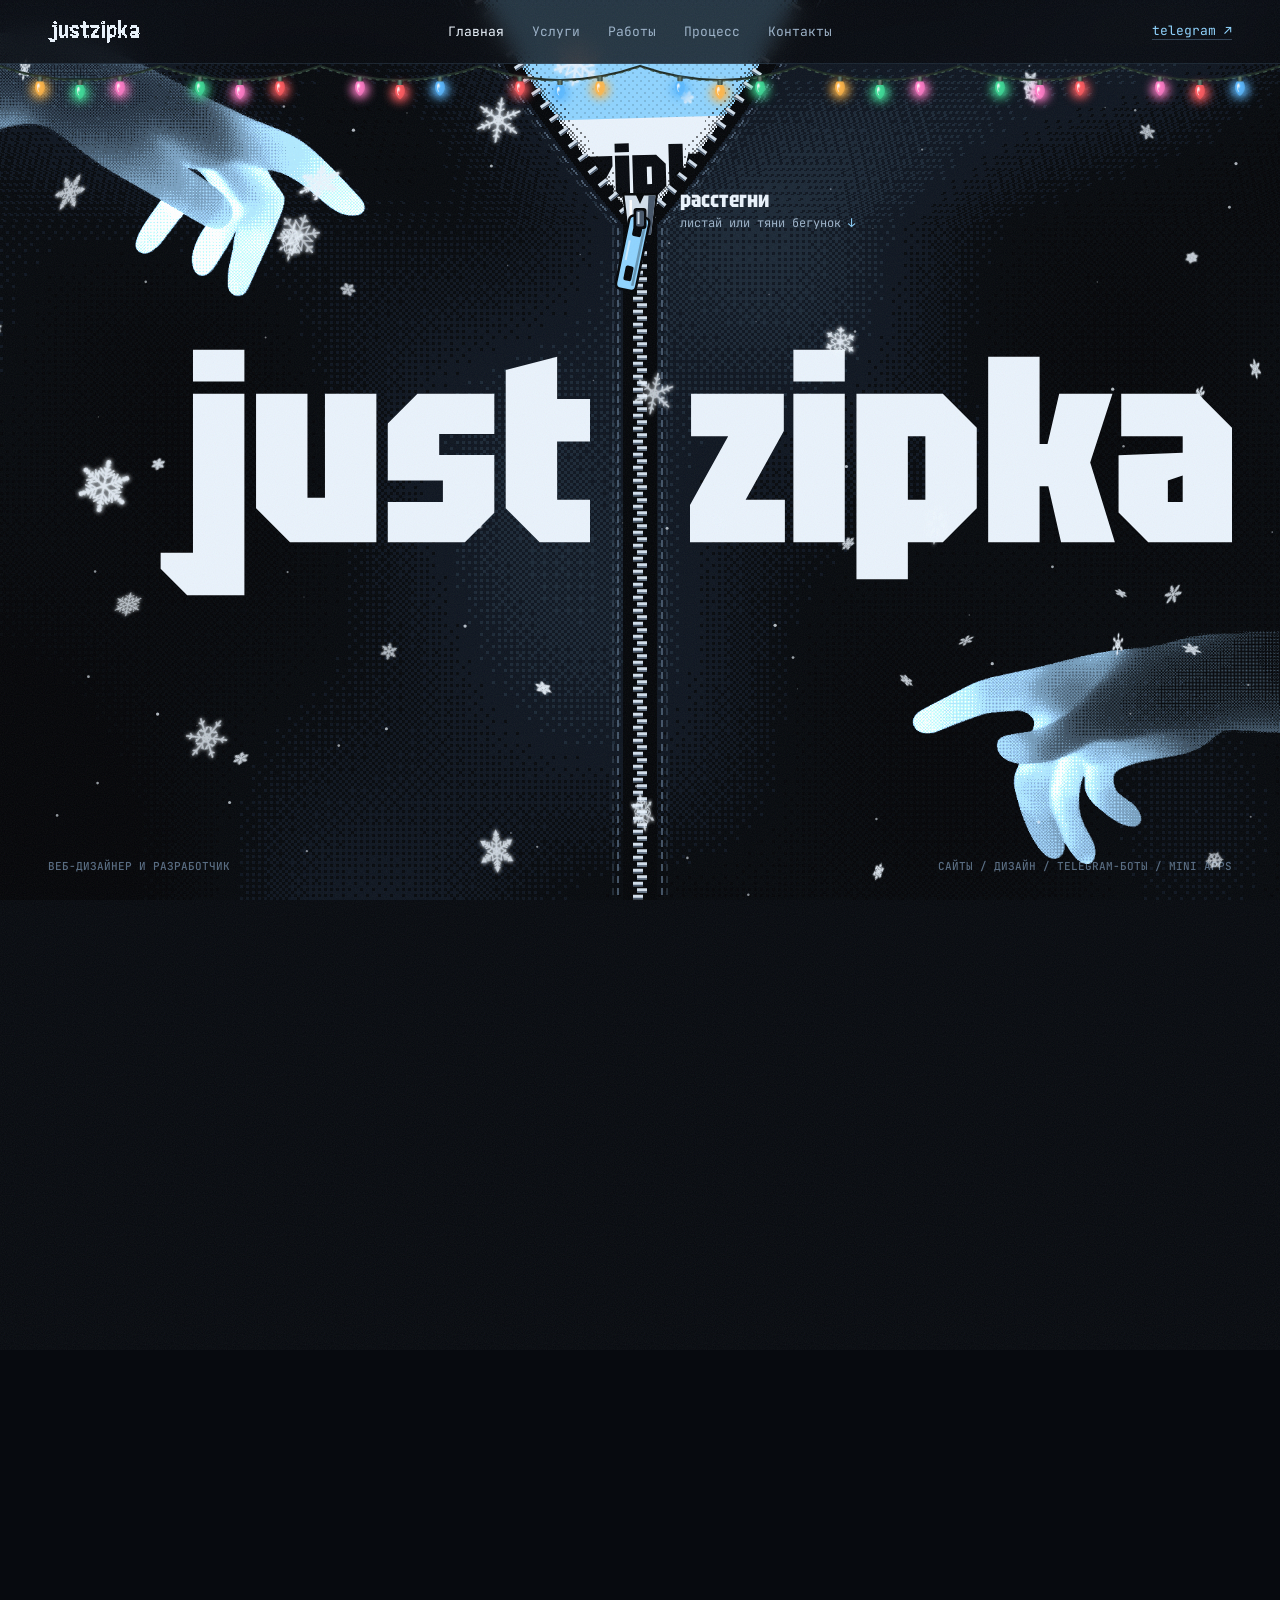
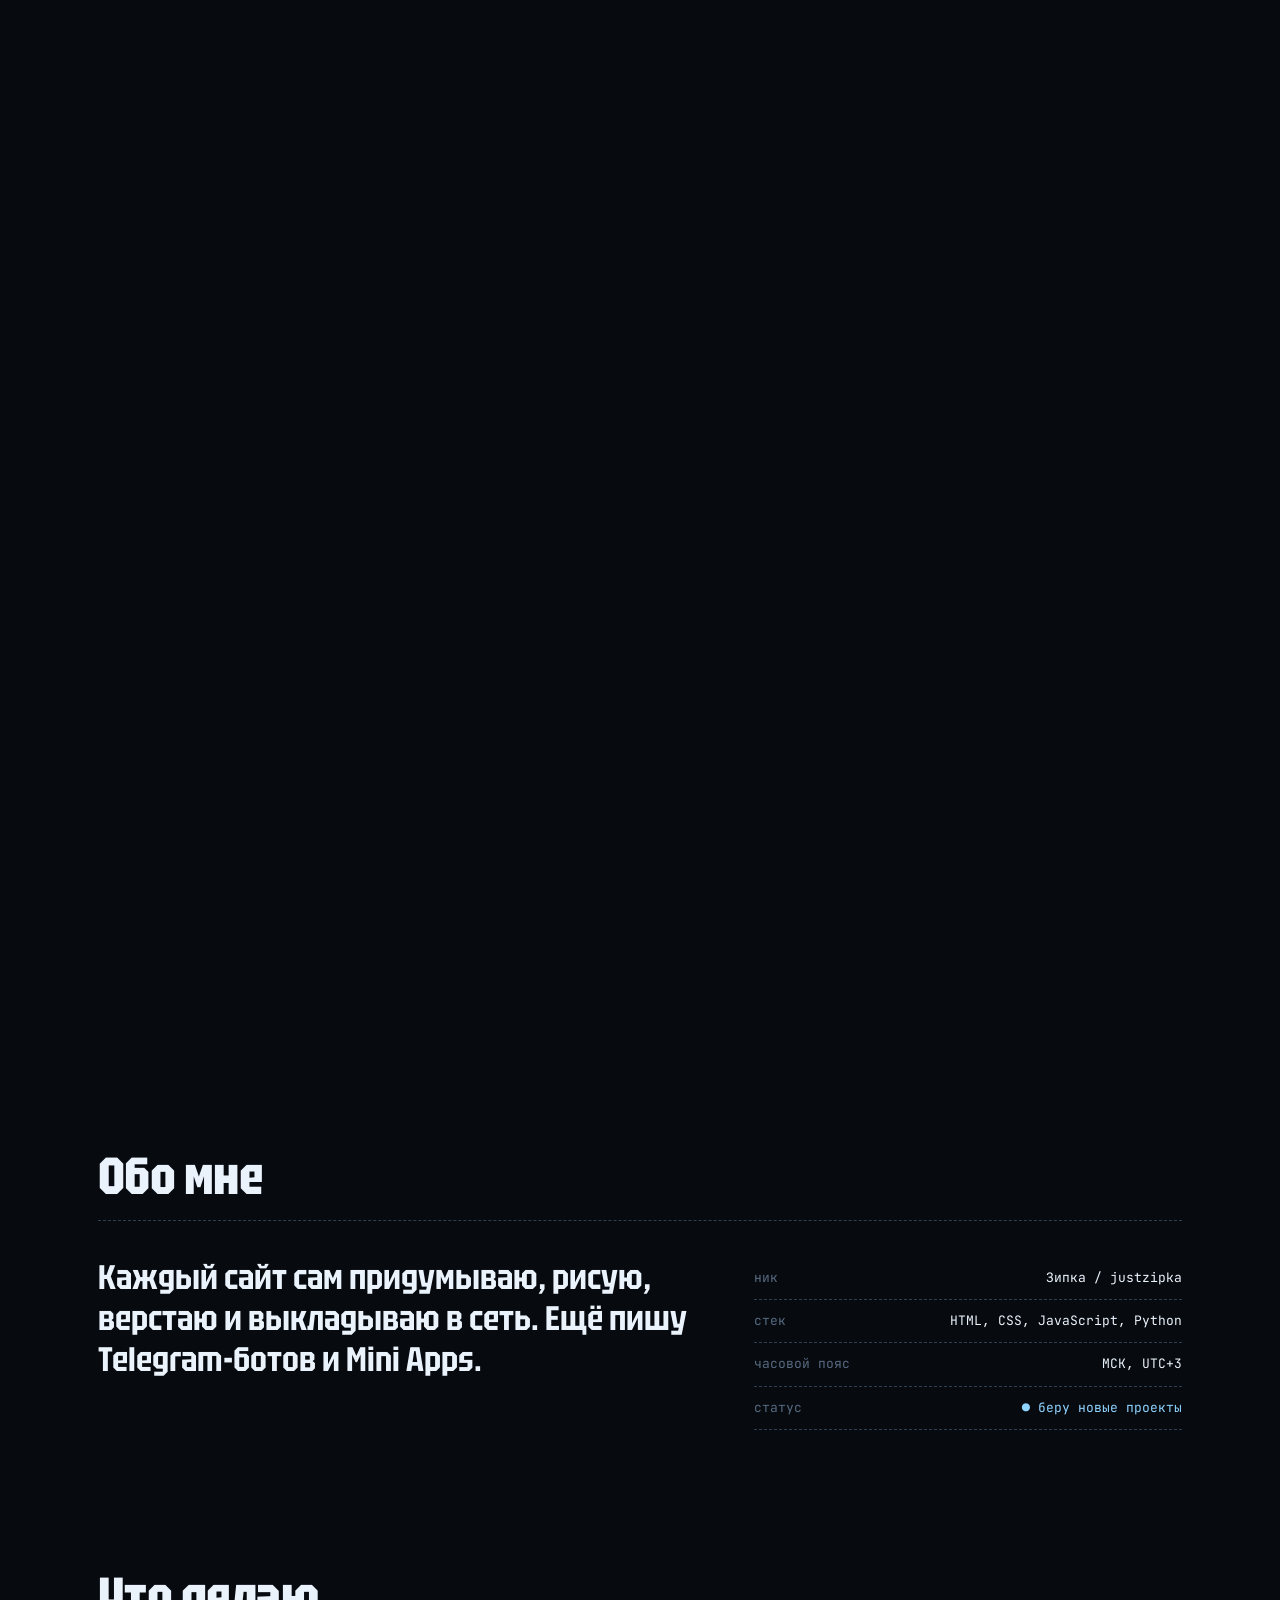
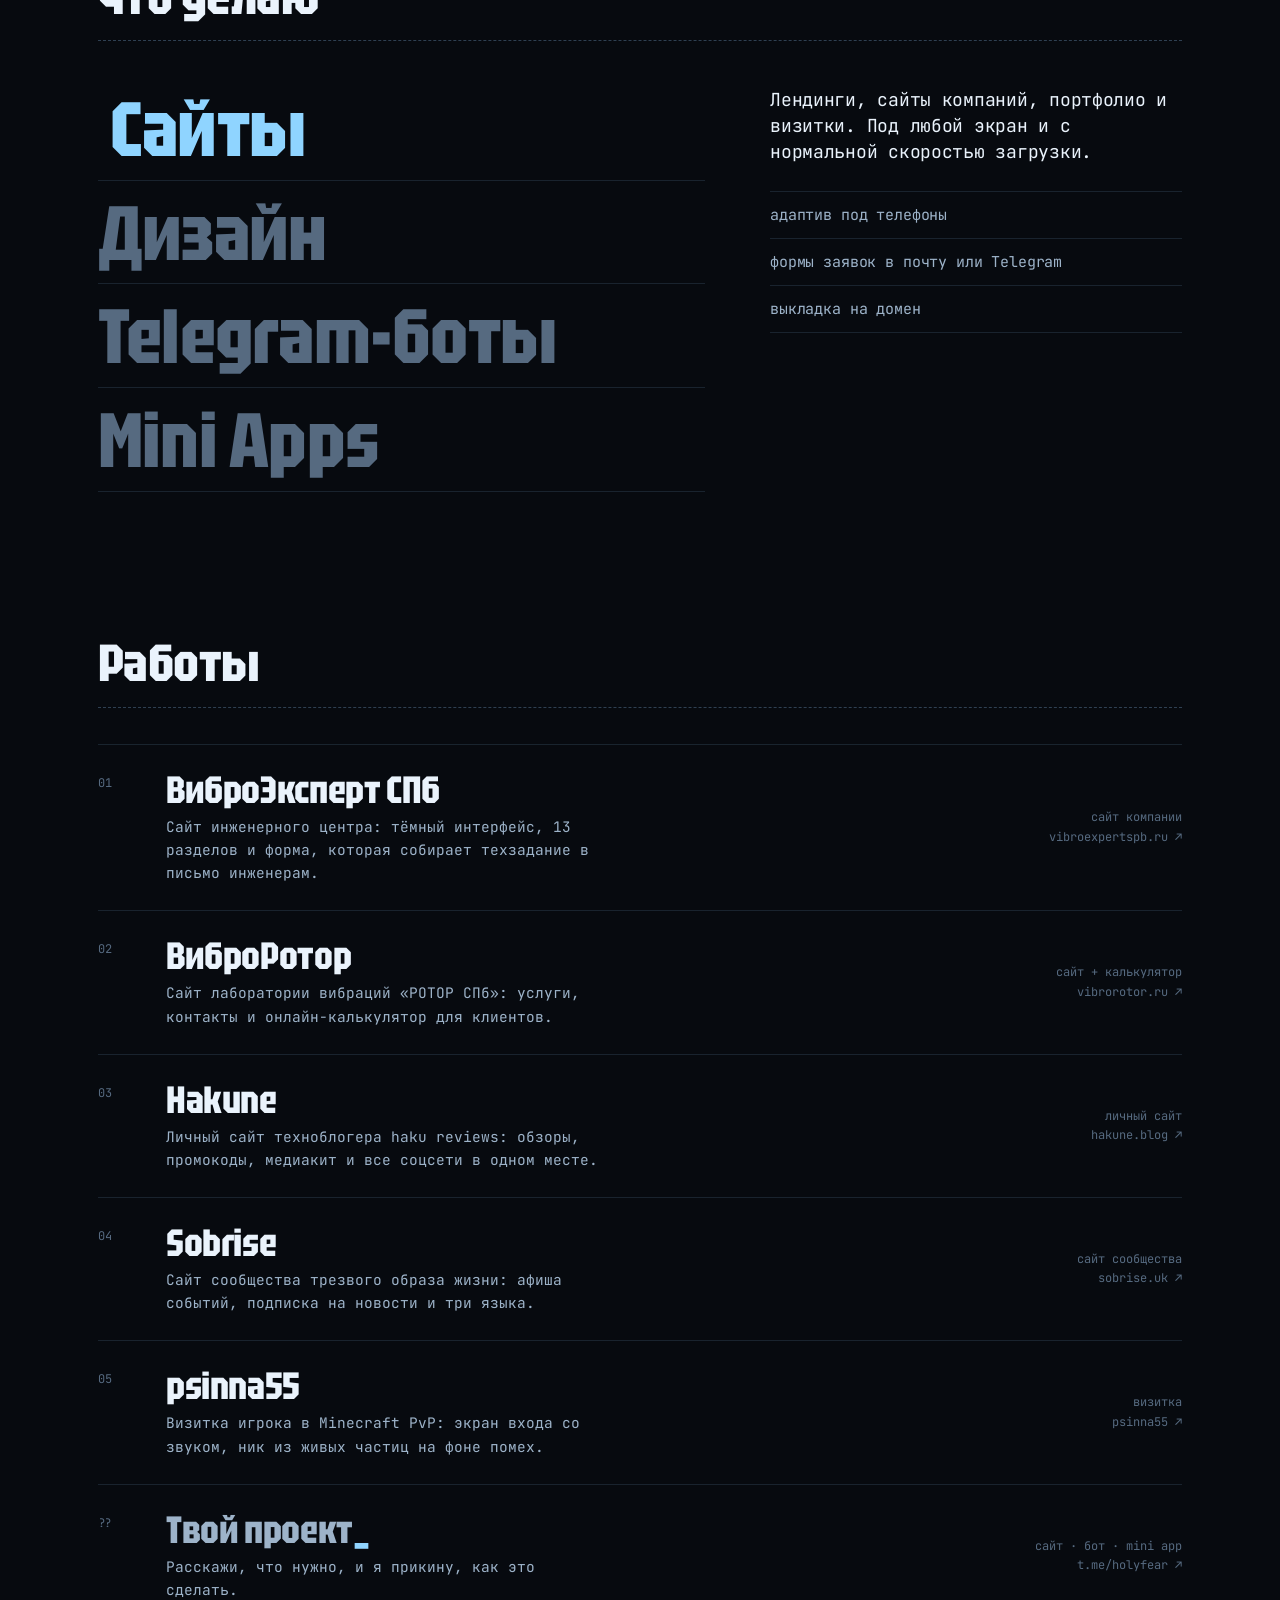
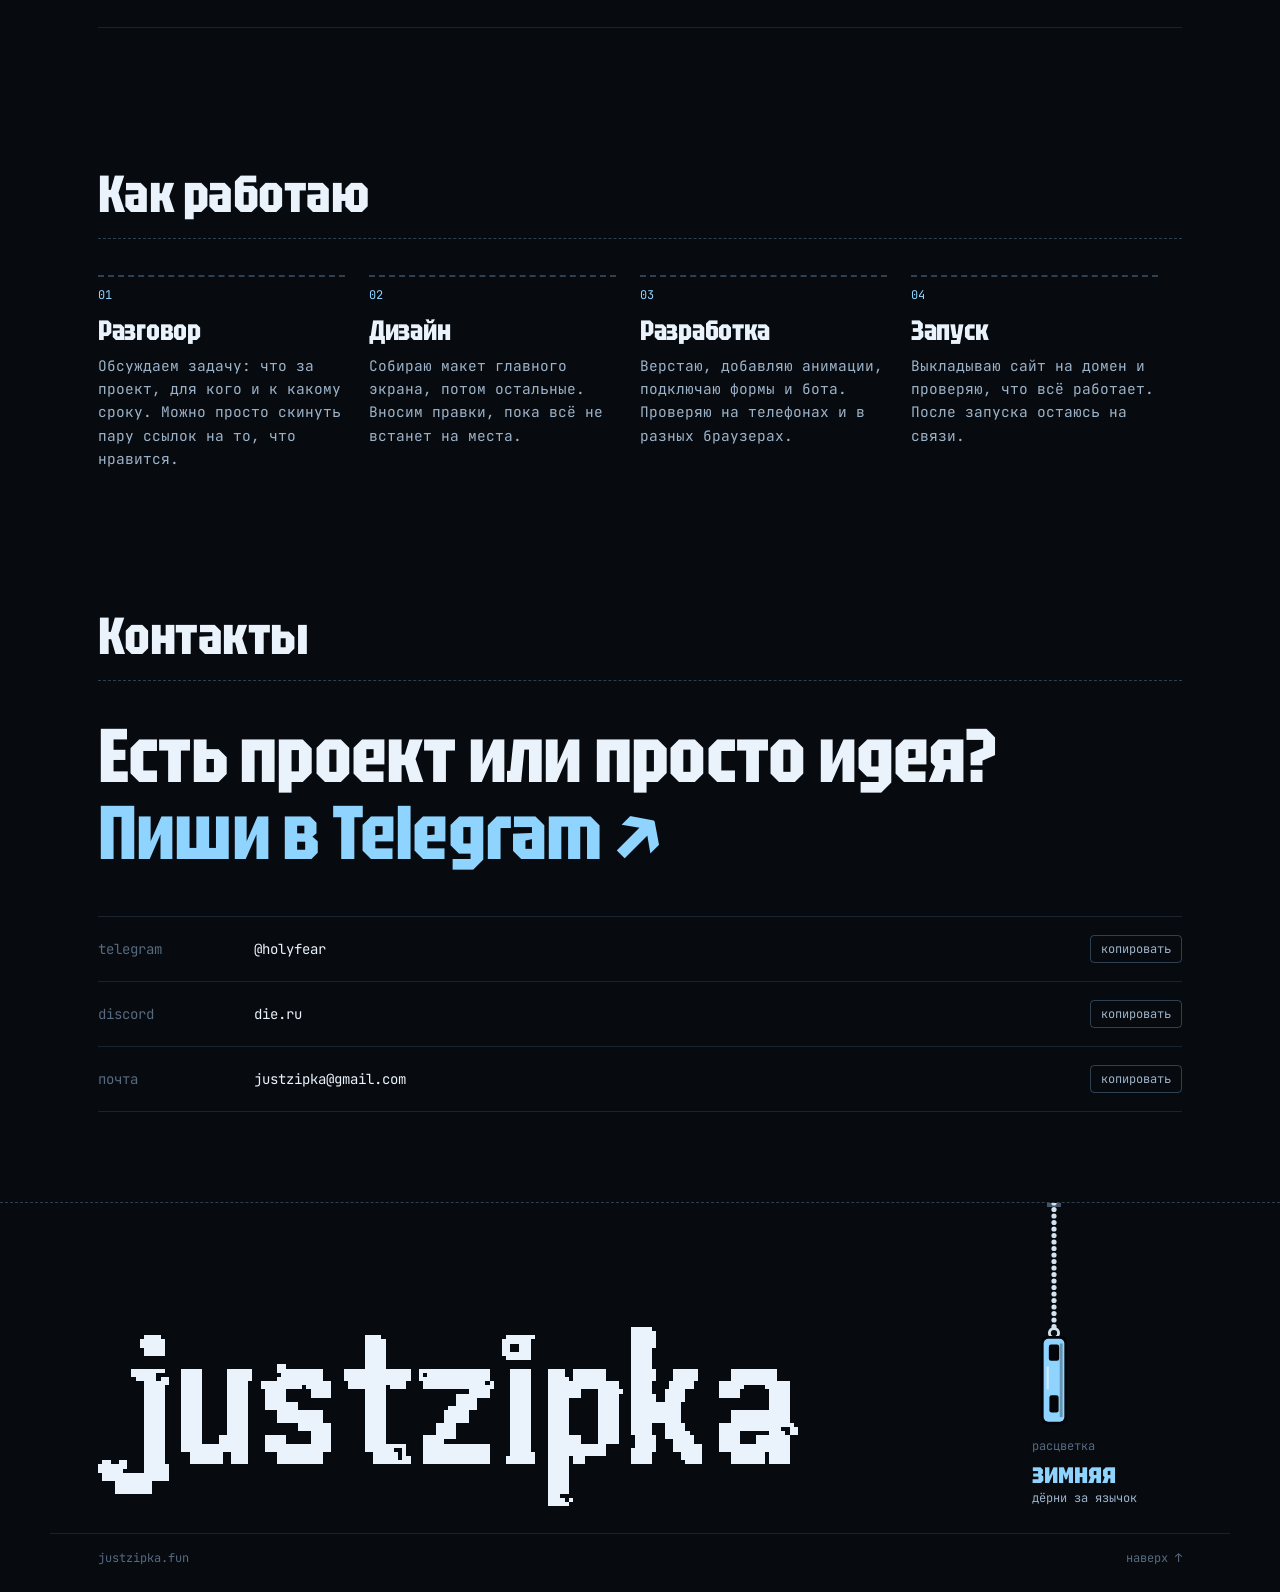
==== commit 84ac441c: "Remove the winter button from the header The footer pull cord is now the only colorway switch.  Co-A" ====
--- a/index.html
+++ b/index.html
@@ -29,11 +29,11 @@
 <link rel="preconnect" href="https://fonts.googleapis.com">
 <link rel="preconnect" href="https://fonts.gstatic.com" crossorigin>
 <link rel="stylesheet" href="https://fonts.googleapis.com/css2?family=Tektur:wdth,wght@75..100,500..900&family=JetBrains+Mono:ital,wght@0,400..600;1,400&family=Pixelify+Sans:wght@500..700&display=swap">
-<link rel="stylesheet" href="assets/css/site.css?v=75114938">
+<link rel="stylesheet" href="assets/css/site.css?v=73d8fd3e">
 <script>
   try { var t = localStorage.getItem('zipka-tone'); if (t === 'acid' || t === 'rust') document.documentElement.dataset.tone = t; else if (localStorage.getItem('zipka-season') !== 'off') document.documentElement.dataset.season = 'winter'; } catch (e) { document.documentElement.dataset.season = 'winter'; }
 </script>
-<script defer src="assets/js/site.js?v=75114938"></script>
+<script defer src="assets/js/site.js?v=73d8fd3e"></script>
 
 <script type="application/ld+json">
 {
@@ -67,7 +67,6 @@
   </nav>
   <div class="garland" aria-hidden="true"></div>
   <div class="nav__end">
-    <button class="season" type="button" aria-pressed="false" title="Зимний режим">зима</button>
     <a class="nav__tg" href="https://t.me/holyfear" target="_blank" rel="noopener">telegram ↗</a>
   </div>
 </header>
--- a/assets/css/site.css
+++ b/assets/css/site.css
@@ -119,17 +119,6 @@
 .nav__links a { color: var(--ink-2); transition: color .2s; }
 .nav__links a:hover, .nav__links a.is-on { color: var(--ink); }
 .nav__end { justify-self: end; display: flex; align-items: center; gap: 18px; }
-.season {
-  font: inherit;
-  color: var(--ink-3);
-  background: none;
-  border: 0;
-  padding: 0;
-  cursor: pointer;
-  transition: color .2s;
-}
-.season::before { content: "\2744\FE0E  "; }
-.season:hover, .season[aria-pressed="true"] { color: var(--ink); }
 .snow { position: fixed; inset: 0; z-index: 45; width: 100%; height: 100%; pointer-events: none; display: none; }
 [data-season="winter"] .snow { display: block; }
 .nav__tg { color: var(--acc); border-bottom: 1px solid var(--line-2); padding-bottom: 2px; transition: border-color .2s; }
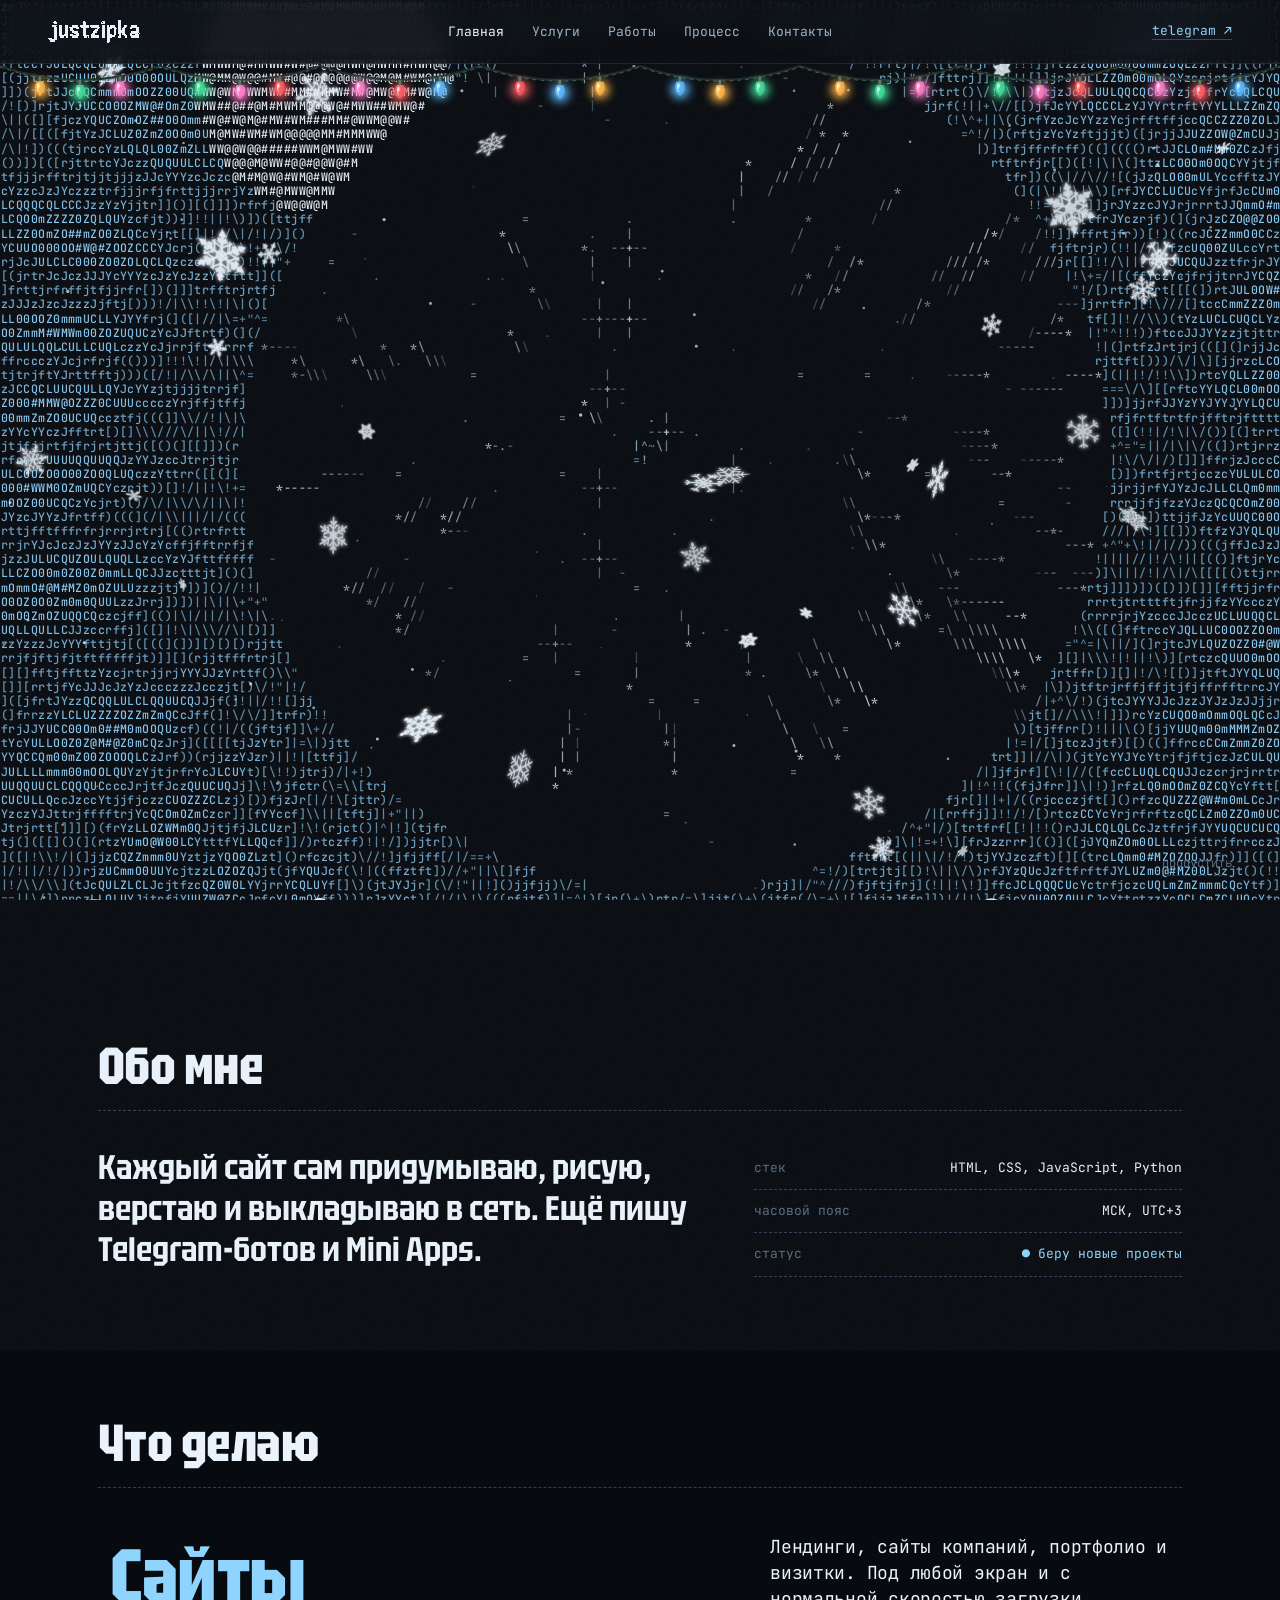
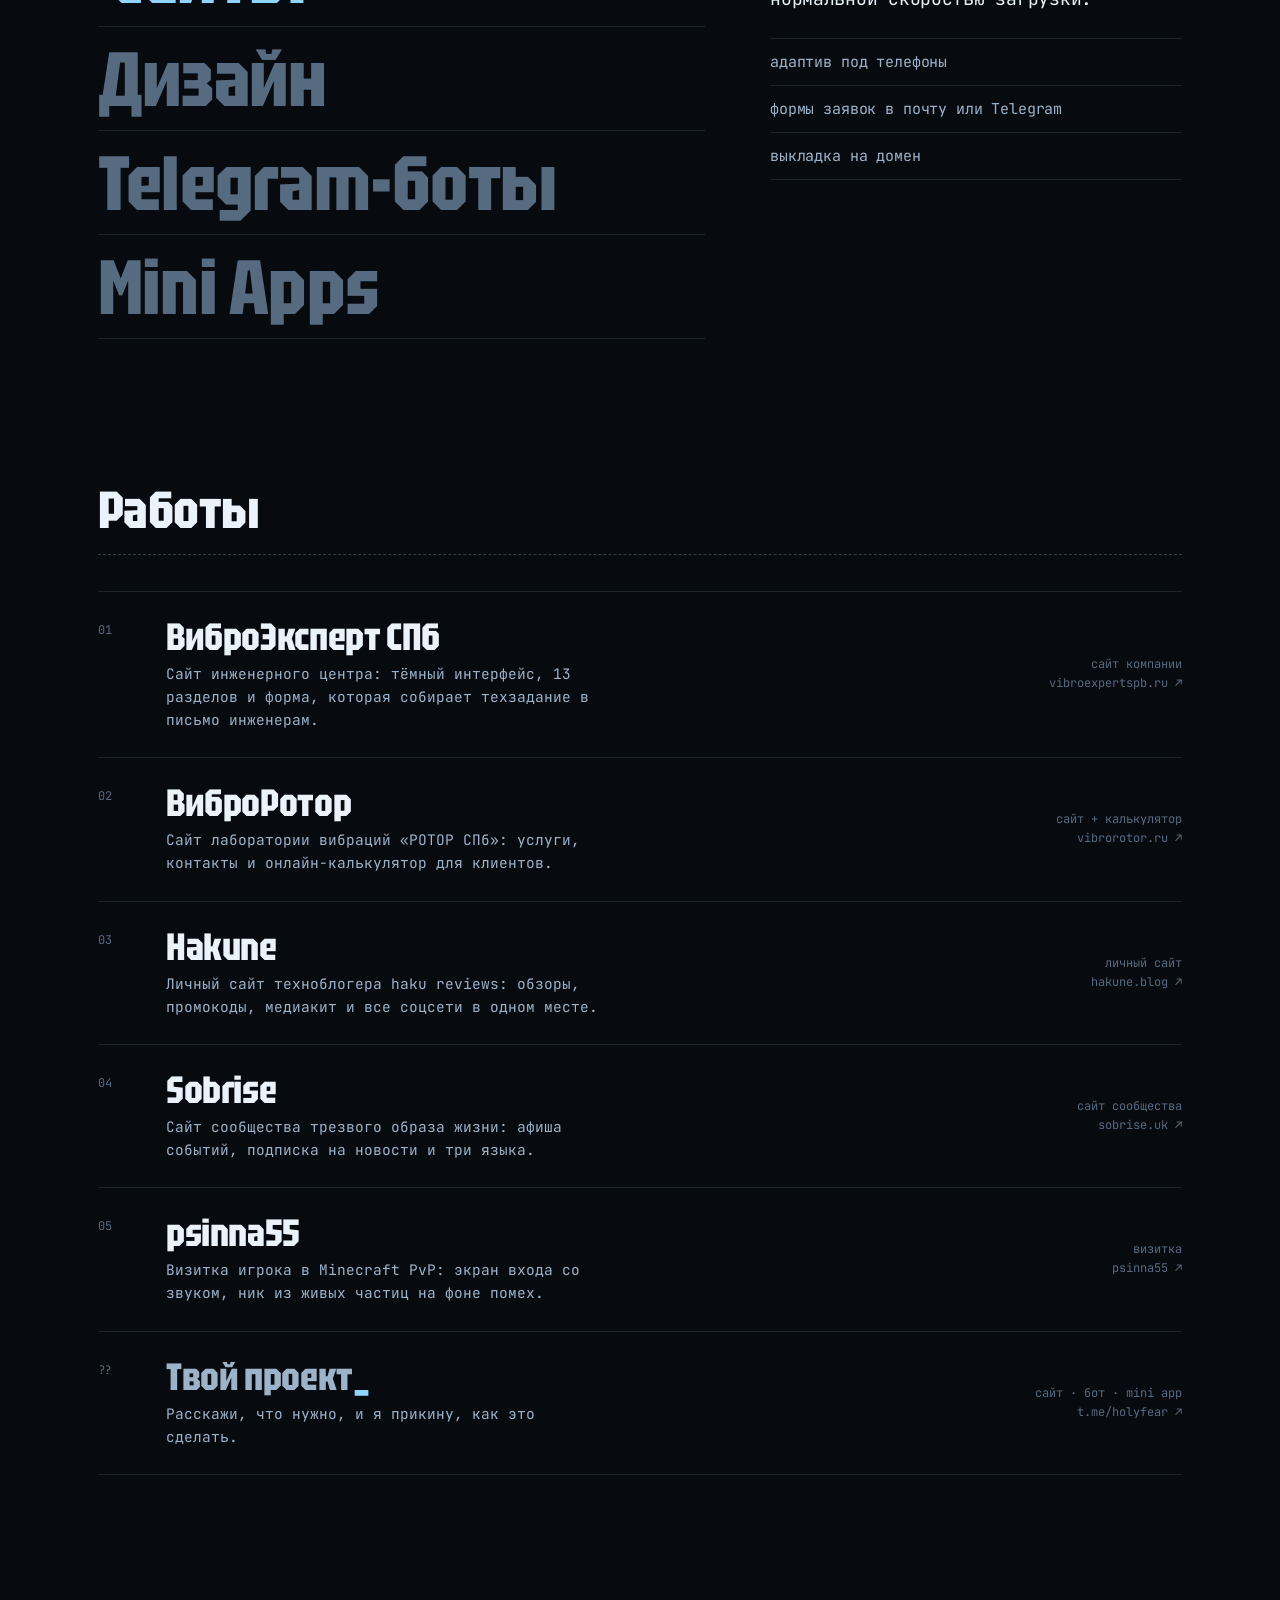
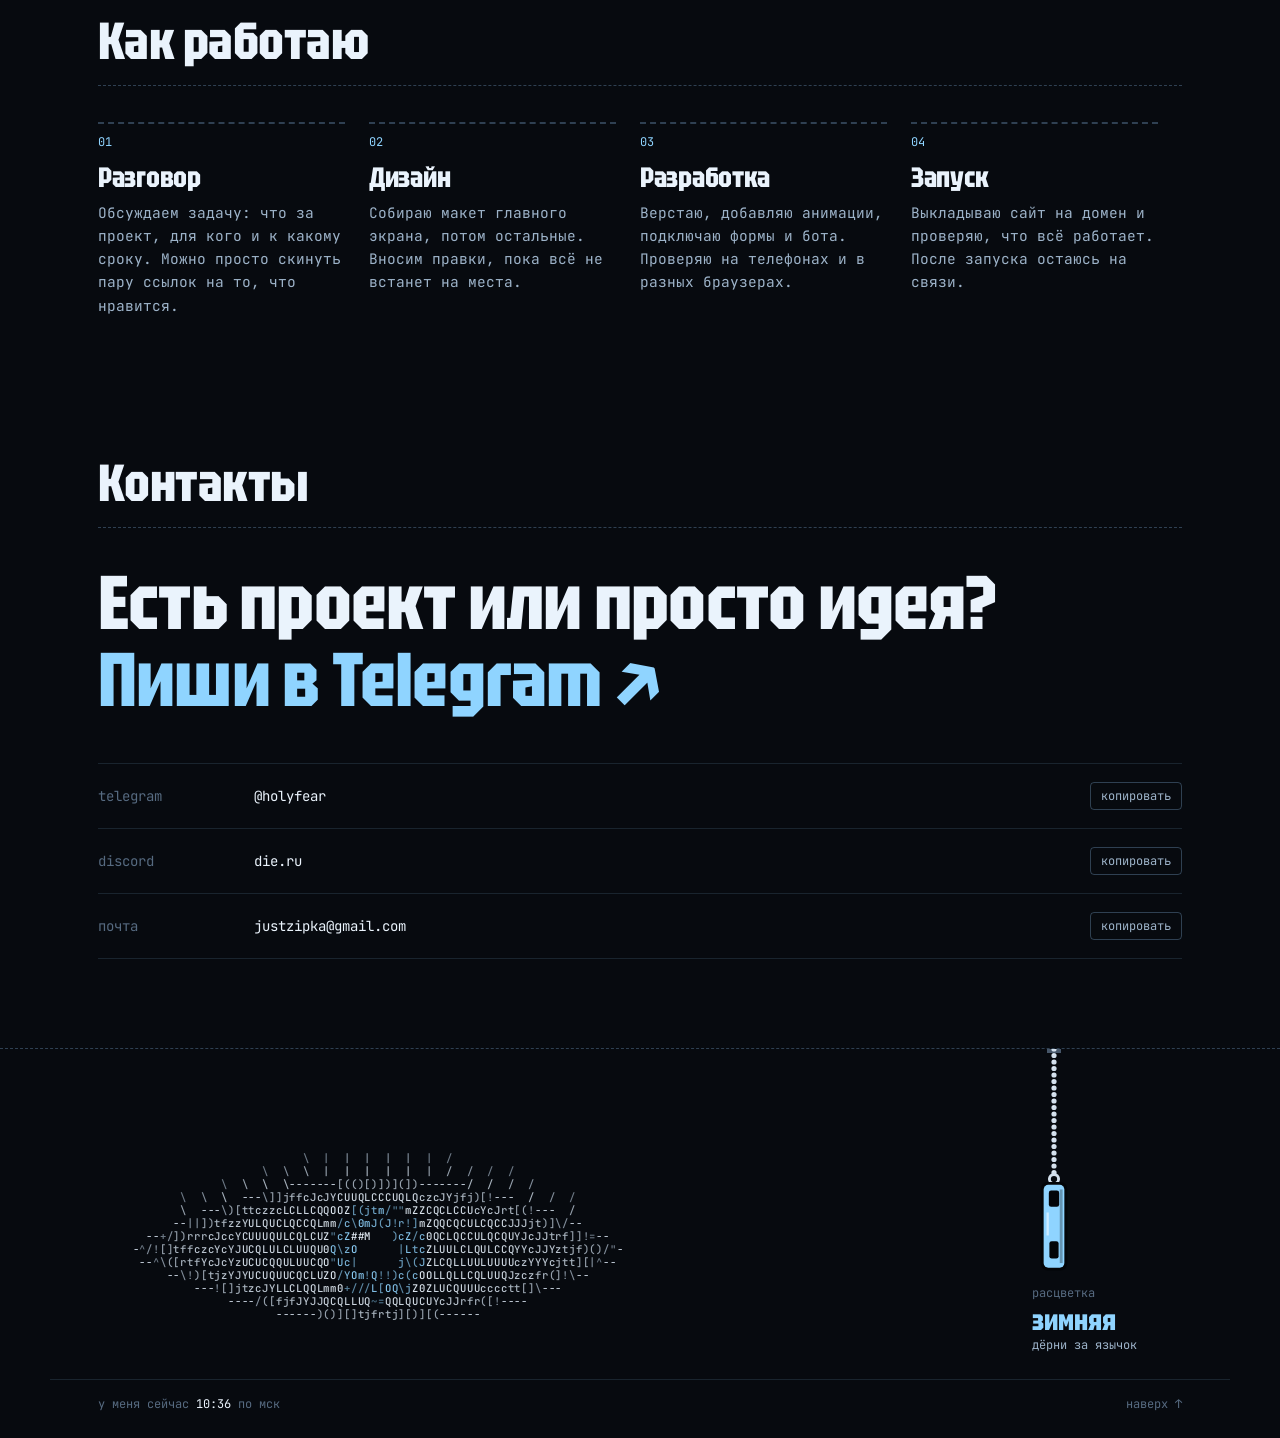
==== commit 059aa4fe: "ASCII eye intro with warp and a watching planet, sleepy footer eye The zipper hero is replaced by an" ====
--- a/index.html
+++ b/index.html
@@ -29,11 +29,11 @@
 <link rel="preconnect" href="https://fonts.googleapis.com">
 <link rel="preconnect" href="https://fonts.gstatic.com" crossorigin>
 <link rel="stylesheet" href="https://fonts.googleapis.com/css2?family=Tektur:wdth,wght@75..100,500..900&family=JetBrains+Mono:ital,wght@0,400..600;1,400&family=Pixelify+Sans:wght@500..700&display=swap">
-<link rel="stylesheet" href="assets/css/site.css?v=73d8fd3e">
+<link rel="stylesheet" href="assets/css/site.css?v=5d9c0fcb">
 <script>
   try { var t = localStorage.getItem('zipka-tone'); if (t === 'acid' || t === 'rust') document.documentElement.dataset.tone = t; else if (localStorage.getItem('zipka-season') !== 'off') document.documentElement.dataset.season = 'winter'; } catch (e) { document.documentElement.dataset.season = 'winter'; }
 </script>
-<script defer src="assets/js/site.js?v=73d8fd3e"></script>
+<script defer src="assets/js/site.js?v=5d9c0fcb"></script>
 
 <script type="application/ld+json">
 {
@@ -73,25 +73,13 @@
 
 <main id="main">
   <section class="hero" id="top">
-    <div class="zip__stage">
-      <div class="lining">
-        <div class="lining__in">
-          <div class="neck">
-            <h1 class="mark" aria-label="justzipka.fun"><svg class="mark__svg" viewBox="0 -726 3717 926" aria-hidden="true"><path d="M122 -560H316V200H100L0 100V40H122ZM122 -606V-726H316V-606Z M814 -560V0H488L360 -128V-560H554V-168H620V-560Z M857 0V-152H1065V-233H857V-448L969 -560H1259V-408H1051V-329H1259V-111L1148 0Z M1302 -650 1496 -700V-540H1620V-380H1496V-160H1620V0H1430L1302 -128Z M1640 0V-140L1784 -400H1644V-560H1994V-420L1850 -160H1998V0Z M2030 0V-560H2224V0ZM2030 -606V-726H2224V-606Z M2268 140V-560H2594L2722 -432V-128L2594 0H2462V140ZM2528 -400H2462V-160H2528Z M2765 0V-700H2959V-371H2989L3033 -560H3234L3150 -301L3243 0H3040L2992 -211H2959V0Z M3257 -112V-328L3499 -338V-400H3267V-560H3557L3685 -432V0H3369ZM3443 -233V-152H3499V-252Z"/></svg><span class="mark__px" aria-hidden="true">.fun</span></h1>
-            <p class="neck__meta"><span>веб-дизайнер и разработчик</span><span>размер: под любой экран</span></p>
-          </div>
-          <p class="lining__big">Привет, я Зипка.<br>Делаю сайты<br>от идеи до запуска.</p>
-          <a class="hero__link" href="https://t.me/holyfear" target="_blank" rel="noopener">Написать в Telegram <span>@holyfear</span></a>
-        </div>
-      </div>
-      <canvas class="zip__cv" id="zip" aria-hidden="true"></canvas>
-      <div class="hands" aria-hidden="true">
-        <img class="hand hand--l" src="assets/hands/hand-left.png" alt="" width="1422" height="800">
-        <img class="hand hand--r" src="assets/hands/hand-right.png" alt="" width="1458" height="800">
-      </div>
-      <div class="zip__grab" aria-hidden="true"></div>
-      <p class="zip__hint" aria-hidden="true"><b>расстегни</b>листай или тяни бегунок <i>↓</i></p>
+    <canvas class="eye" id="eye" aria-hidden="true"></canvas>
+    <h1 class="sr">justzipka.fun</h1>
+    <div class="hero__body">
+      <p class="hero__lead">Сайты, боты и Mini Apps.<br>От идеи до запуска.</p>
+      <a class="hero__link" href="https://t.me/holyfear" target="_blank" rel="noopener">Написать в Telegram <span>@holyfear</span></a>
     </div>
+    <button class="hero__skip" type="button">пропустить</button>
   </section>
 
   <section class="sec" id="about">
@@ -99,7 +87,6 @@
     <div class="about">
       <p class="about__big">Каждый сайт сам придумываю, рисую, верстаю и выкладываю в сеть. Ещё пишу Telegram-ботов и Mini Apps.</p>
       <dl class="specs">
-        <div><dt>ник</dt><dd>Зипка / justzipka</dd></div>
         <div><dt>стек</dt><dd>HTML, CSS, JavaScript, Python</dd></div>
         <div><dt>часовой пояс</dt><dd>МСК, UTC+3</dd></div>
         <div><dt>статус</dt><dd class="ok">беру новые проекты</dd></div>
@@ -219,12 +206,12 @@
 
 <footer class="end">
   <div class="end__in">
-    <svg class="end__logo" viewBox="0 0 168 43" aria-hidden="true"><path d="M128 0h5v1h-5zM64 2h4v1h-4zM11 2h4v1h-4zM98 2h7v1h-7zM97 3h7v1h-7zM128 1h6v4h-6zM10 3h6v2h-6zM101 4h3v2h-3zM97 4h2v2h-2zM11 5h5v2h-5zM97 6h7v1h-7zM98 7h6v1h-6zM64 3h5v7h-5zM128 5h5v5h-5zM43 9h2v1h-2zM8 10h8v1h-8zM77 10h17v1h-17zM43 10h11v1h-11zM108 10h4v2h-4zM8 11h6v1h-6zM79 11h15v1h-15zM44 11h10v1h-10zM77 11h1v1h-1zM138 10h6v3h-6zM114 10h8v3h-8zM128 10h6v3h-6zM59 10h16v3h-16zM152 10h11v3h-11zM31 10h6v3h-6zM15 12h2v1h-2zM108 12h5v1h-5zM77 12h17v1h-17zM9 12h5v1h-5zM43 12h11v1h-11zM39 13h17v1h-17zM78 13h15v1h-15zM60 13h14v1h-14zM149 13h17v1h-17zM94 13h1v1h-1zM11 13h6v1h-6zM108 13h17v2h-17zM137 13h6v2h-6zM149 14h6v1h-6zM70 14h4v1h-4zM60 14h9v1h-9zM39 14h10v1h-10zM160 14h6v1h-6zM50 14h6v1h-6zM78 14h17v1h-17zM128 13h5v3h-5zM89 15h5v1h-5zM120 15h6v1h-6zM108 15h8v2h-8zM51 15h5v2h-5zM149 15h5v2h-5zM86 16h8v1h-8zM40 15h5v3h-5zM136 15h5v3h-5zM128 16h6v2h-6zM86 17h5v2h-5zM161 15h5v5h-5zM40 18h8v2h-8zM84 19h7v1h-7zM128 18h12v5h-12zM83 20h6v3h-6zM43 20h11v3h-11zM152 20h14v3h-14zM149 23h18v1h-18zM48 23h8v2h-8zM136 23h5v2h-5zM149 24h15v1h-15zM31 13h5v13h-5zM108 17h5v9h-5zM128 23h5v3h-5zM81 23h5v3h-5zM166 24h2v2h-2zM161 25h4v1h-4zM136 25h6v1h-6zM136 26h7v1h-7zM78 26h8v1h-8zM20 10h5v18h-5zM64 15h5v13h-5zM120 16h5v12h-5zM51 25h5v3h-5zM149 25h5v3h-5zM108 26h8v2h-8zM29 26h7v2h-7zM40 26h5v2h-5zM158 26h8v2h-8zM78 27h5v1h-5zM138 27h5v1h-5zM129 26h5v3h-5zM64 28h10v1h-10zM99 10h5v20h-5zM138 28h7v2h-7zM149 28h17v2h-17zM20 28h16v2h-16zM40 28h16v2h-16zM64 29h7v1h-7zM128 29h6v1h-6zM108 28h14v3h-14zM73 29h1v2h-1zM99 30h6v1h-6zM140 30h5v2h-5zM66 30h6v2h-6zM73 31h2v1h-2zM11 14h5v19h-5zM78 28h16v5h-16zM128 30h5v3h-5zM22 30h8v3h-8zM32 30h4v3h-4zM161 30h5v3h-5zM152 30h8v3h-8zM43 30h11v3h-11zM114 31h3v2h-3zM98 31h7v2h-7zM141 32h4v1h-4zM5 32h2v1h-2zM66 32h9v1h-9zM1 32h2v1h-2zM0 33h7v1h-7zM11 33h6v2h-6zM0 34h6v1h-6zM1 35h16v2h-16zM108 31h5v9h-5zM4 37h9v3h-9zM108 40h3v1h-3zM108 41h4v1h-4zM113 41h1v1h-1zM108 42h5v1h-5z"/></svg>
+    <canvas class="end__eye" aria-hidden="true"></canvas>
     <button class="end__tone" type="button" aria-label="Сменить расцветку сайта"><i>расцветка</i><b>розовая</b><span>дёрни за язычок</span></button>
   </div>
   <canvas class="end__cord" id="cord" aria-hidden="true"></canvas>
   <div class="end__grab" aria-hidden="true"></div>
-  <div class="end__row"><span>justzipka.fun</span><a href="#top">наверх ↑</a></div>
+  <div class="end__row"><span class="end__clock">у меня сейчас <b>--:--</b> по мск</span><a href="#top">наверх ↑</a></div>
 </footer>
 <div class="peek" aria-hidden="true"><img alt="" width="640" height="400"></div>
 
--- a/assets/css/site.css
+++ b/assets/css/site.css
@@ -8,7 +8,6 @@
   --line-2: rgba(255, 92, 154, .3);
   --acc: #ff5c9a;
   --acc-glow: rgba(255, 92, 154, .55);
-  --hand-tint: sepia(1) saturate(3.2) hue-rotate(-62deg) brightness(1);
   --nav-bg: rgba(14, 9, 12, .78);
   --sans: "JetBrains Mono", ui-monospace, monospace;
   --mono: "JetBrains Mono", ui-monospace, monospace;
@@ -31,7 +30,6 @@
   --line-2: rgba(150, 205, 255, .28);
   --acc: #8fd4ff;
   --acc-glow: rgba(143, 212, 255, .5);
-  --hand-tint: grayscale(1) sepia(.5) hue-rotate(165deg) saturate(2.4) brightness(1.06);
   --nav-bg: rgba(7, 10, 15, .78);
 }
 
@@ -45,7 +43,6 @@
   --line-2: rgba(198, 255, 61, .28);
   --acc: #c6ff3d;
   --acc-glow: rgba(198, 255, 61, .5);
-  --hand-tint: sepia(1) saturate(4) hue-rotate(38deg) brightness(1.08);
   --nav-bg: rgba(10, 12, 7, .78);
 }
 
@@ -59,7 +56,6 @@
   --line-2: rgba(255, 122, 48, .3);
   --acc: #ff7a30;
   --acc-glow: rgba(255, 122, 48, .5);
-  --hand-tint: sepia(1) saturate(3.6) hue-rotate(-18deg) brightness(1.02);
   --nav-bg: rgba(15, 10, 7, .78);
 }
 
@@ -124,103 +120,45 @@
 .nav__tg { color: var(--acc); border-bottom: 1px solid var(--line-2); padding-bottom: 2px; transition: border-color .2s; }
 .nav__tg:hover { border-color: var(--ink); }
 
-.hero { position: relative; }
-.zip__stage {
+.sr {
+  position: absolute;
+  width: 1px;
+  height: 1px;
+  overflow: hidden;
+  clip: rect(0 0 0 0);
+  white-space: nowrap;
+}
+
+.hero {
   position: relative;
   min-height: 100vh;
   min-height: 100svh;
   display: flex;
+  align-items: flex-end;
   overflow: hidden;
 }
-.zip-on .hero { height: calc(100vh + 190vh); height: calc(100svh + 190vh); }
-.zip-on .zip__stage { position: sticky; top: 0; height: 100vh; height: 100svh; }
-
-.lining {
+.eye { position: absolute; inset: 0; width: 100%; height: 100%; display: block; }
+.hero__body {
   position: relative;
-  flex: 1;
-  display: flex;
-  padding: calc(64px + clamp(22px, 6vh, 64px)) var(--gut) clamp(104px, 15vh, 150px);
-  color: var(--bg);
-  background-color: var(--acc);
-  background-image: url("data:image/svg+xml,%3Csvg xmlns='http://www.w3.org/2000/svg' width='8' height='8'%3E%3Cpath d='M0 0h2v2H0zM4 4h2v2H4z' fill-opacity='.13'/%3E%3C/svg%3E");
-}
-.lining::after {
-  content: "";
-  position: absolute;
-  inset: auto 0 0;
-  height: 96px;
-  background: var(--bg);
-  -webkit-mask: var(--hem) repeat-x 0 100%;
-  mask: var(--hem) repeat-x 0 100%;
-}
-.lining__in {
   width: 100%;
   max-width: var(--max);
   margin: 0 auto;
-  display: flex;
-  flex-direction: column;
+  padding: 0 var(--gut) clamp(40px, 8vh, 80px);
+  display: flex;
+  align-items: flex-end;
   justify-content: space-between;
-  align-items: flex-start;
-  gap: 28px;
-}
-.lining ::selection { background: var(--bg); color: var(--acc); }
-
-.neck {
-  position: relative;
-  align-self: center;
-  padding: 18px 30px 13px;
-  background: var(--ink);
-  color: var(--bg);
-  rotate: -1.6deg;
-  box-shadow: 0 3px 0 rgba(0, 0, 0, .28);
-}
-.neck::before, .neck::after {
-  content: "";
-  position: absolute;
-  top: 7px;
-  bottom: 7px;
-  border-left: 2px dashed currentColor;
-  opacity: .45;
-}
-.neck::before { left: 9px; }
-.neck::after { right: 9px; }
-.mark {
+  gap: 24px 40px;
+  flex-wrap: wrap;
+  pointer-events: none;
+  transition: opacity .9s, transform .9s cubic-bezier(.2, .7, .2, 1);
+}
+.hero__body > * { pointer-events: auto; }
+.js .eye-on:not(.is-done) .hero__body { opacity: 0; transform: translateY(14px); }
+.hero__lead {
   margin: 0;
-  font: 800 clamp(38px, 4vw + 22px, 76px)/.95 var(--mark);
-  font-stretch: 75%;
-  letter-spacing: -.02em;
-  white-space: nowrap;
-}
-.mark__svg {
-  display: inline-block;
-  height: .926em;
-  width: auto;
-  vertical-align: -.2em;
-  fill: currentColor;
-  overflow: visible;
-}
-.mark__px {
-  position: relative;
-  display: inline-block;
-  margin-left: .02em;
-  font: 600 .52em/1 var(--px);
-  letter-spacing: -.02em;
-}
-.neck__meta {
-  margin: 9px 0 0;
-  display: flex;
-  justify-content: space-between;
-  gap: 20px;
-  font: 500 10px/1.3 var(--mono);
-  letter-spacing: .06em;
-  text-transform: uppercase;
-}
-
-.lining__big {
-  margin: 0;
-  font: 800 clamp(38px, min(7.2vw, 12.5vh), 112px)/.94 var(--display);
-  font-stretch: 78%;
-  letter-spacing: -.015em;
+  font: 400 13px/1.5 var(--mono);
+  color: var(--ink-2);
+  text-shadow: 0 0 4px var(--bg), 0 0 10px var(--bg), 0 0 2px var(--bg);
 }
 .hero__link {
   display: inline-flex;
@@ -229,70 +167,29 @@
   font: 700 clamp(24px, 2.8vw, 34px)/1 var(--display);
   font-stretch: 80%;
   letter-spacing: -.01em;
-  border-bottom: 3px solid currentColor;
+  color: var(--acc);
+  border-bottom: 2px solid currentColor;
   padding-bottom: 4px;
   transition: gap .25s;
 }
 .hero__link:hover { gap: 20px; }
-.hero__link span { font: 500 13px/1 var(--mono); letter-spacing: 0; }
-
-.zip__cv, .hands, .zip__grab, .zip__hint { display: none; }
-.zip-on .zip__cv, .zip-on .hands, .zip-on .zip__grab, .zip-on .zip__hint { display: block; }
-.zip__cv { position: absolute; inset: 0; width: 100%; height: 100%; pointer-events: none; }
-.zip__grab {
+.hero__link span { font: 400 13px/1 var(--mono); letter-spacing: 0; color: var(--ink-2); }
+.hero__skip {
   position: absolute;
-  left: 0;
-  top: 0;
-  width: 64px;
-  height: 124px;
-  cursor: grab;
-  touch-action: none;
-}
-.is-zipping, .is-zipping .zip__grab { cursor: grabbing; }
-.is-zipping { user-select: none; -webkit-user-select: none; }
-.zip__hint {
-  position: absolute;
-  left: 50%;
-  top: 0;
-  margin: 0 0 0 40px;
-  font: 400 12px/1.4 var(--mono);
-  color: var(--ink-2);
-  white-space: nowrap;
-  pointer-events: none;
-}
-.zip__hint b { display: block; margin-bottom: 4px; font: 700 22px/1 var(--display); font-stretch: 80%; color: var(--ink); }
-.zip__hint i { display: inline-block; font-style: normal; color: var(--acc); animation: nudge 1.4s ease-in-out infinite; }
-@keyframes nudge { 50% { transform: translateY(5px); } }
-
-.hands { position: absolute; inset: 0; pointer-events: none; --mx: 0; --my: 0; --pl: 0; --pr: 0; }
-.hand {
-  position: absolute;
-  width: min(40vw, 760px);
-  height: auto;
-  max-width: none;
-  mix-blend-mode: screen;
-  filter: var(--hand-tint);
-}
-.hand--l {
-  left: -11vw;
-  top: 3vh;
-  translate: calc(var(--mx) * 14px - var(--pl) * 1px) calc(var(--my) * 10px);
-  animation: reach-l 7s ease-in-out infinite;
-}
-.hand--r {
-  right: -11vw;
-  bottom: 4vh;
-  translate: calc(var(--mx) * -14px + var(--pr) * 1px) calc(var(--my) * -10px);
-  animation: reach-r 7s ease-in-out infinite;
-}
-@keyframes reach-l {
-  0%, 100% { transform: translate(0, 0) rotate(0deg); }
-  50% { transform: translate(2.2vw, 1.2vh) rotate(1.5deg); }
-}
-@keyframes reach-r {
-  0%, 100% { transform: translate(0, 0) rotate(0deg); }
-  50% { transform: translate(-2.2vw, -1.2vh) rotate(-1.5deg); }
-}
+  right: var(--gut);
+  bottom: 24px;
+  padding: 6px 0;
+  background: none;
+  border: 0;
+  border-bottom: 1px dashed var(--line-2);
+  font: 400 12px/1 var(--mono);
+  color: var(--ink-3);
+  cursor: pointer;
+  transition: color .2s, opacity .4s;
+}
+.hero__skip:hover { color: var(--ink); }
+.hero.is-done .hero__skip, .hero:not(.eye-on) .hero__skip { opacity: 0; pointer-events: none; }
+.eye-on:not(.is-done) .eye { cursor: pointer; }
 
 .sec {
   max-width: var(--max);
@@ -444,7 +341,7 @@
   justify-content: space-between;
   gap: 32px;
 }
-.end__logo { display: block; width: min(64vw, 700px); height: auto; fill: var(--ink); shape-rendering: crispEdges; }
+.end__eye { display: block; width: min(56vw, 560px); height: 200px; cursor: pointer; }
 .end__tone {
   flex: none;
   display: grid;
@@ -485,6 +382,7 @@
   color: var(--ink-3);
 }
 .end__row a:hover { color: var(--acc); }
+.end__clock b { font-weight: 400; color: var(--ink); font-variant-numeric: tabular-nums; }
 
 .js .reveal { opacity: 0; transform: translateY(18px); transition: opacity .7s, transform .7s cubic-bezier(.2, .7, .2, 1); }
 .js .reveal.is-in { opacity: 1; transform: none; }
@@ -513,23 +411,16 @@
   .work:hover { padding-left: 0; }
 }
 @media (max-width: 600px) {
-  .hand { width: 92vw; }
-  .hand--l { left: -40vw; top: 58px; }
-  .hand--r { right: -36vw; bottom: auto; top: 62vh; }
-  .neck { padding: 16px 24px 12px; }
-  .neck__meta { flex-direction: column; gap: 2px; }
-  .lining__big { font-size: clamp(36px, 11.5vw, 60px); }
-  .zip__hint { margin-left: 30px; max-width: calc(50vw - 40px); font-size: 11px; white-space: normal; }
   .steps { grid-template-columns: 1fr; }
   .links li { grid-template-columns: 1fr auto; }
   .links li span { grid-column: 1 / -1; }
   .end__in { min-height: 0; padding-top: 250px; flex-direction: column; align-items: stretch; gap: 40px; }
   .end__tone { order: -1; align-self: flex-end; }
-  .end__logo { width: 100%; }
+  .end__eye { width: 100%; height: 170px; }
 }
 @media (prefers-reduced-motion: reduce) {
   html { scroll-behavior: auto; }
-  body::after, .caret, .hand, .zip__hint i { animation: none; }
+  body::after, .caret { animation: none; }
   .js .reveal { opacity: 1; transform: none; transition: none; }
 }
 
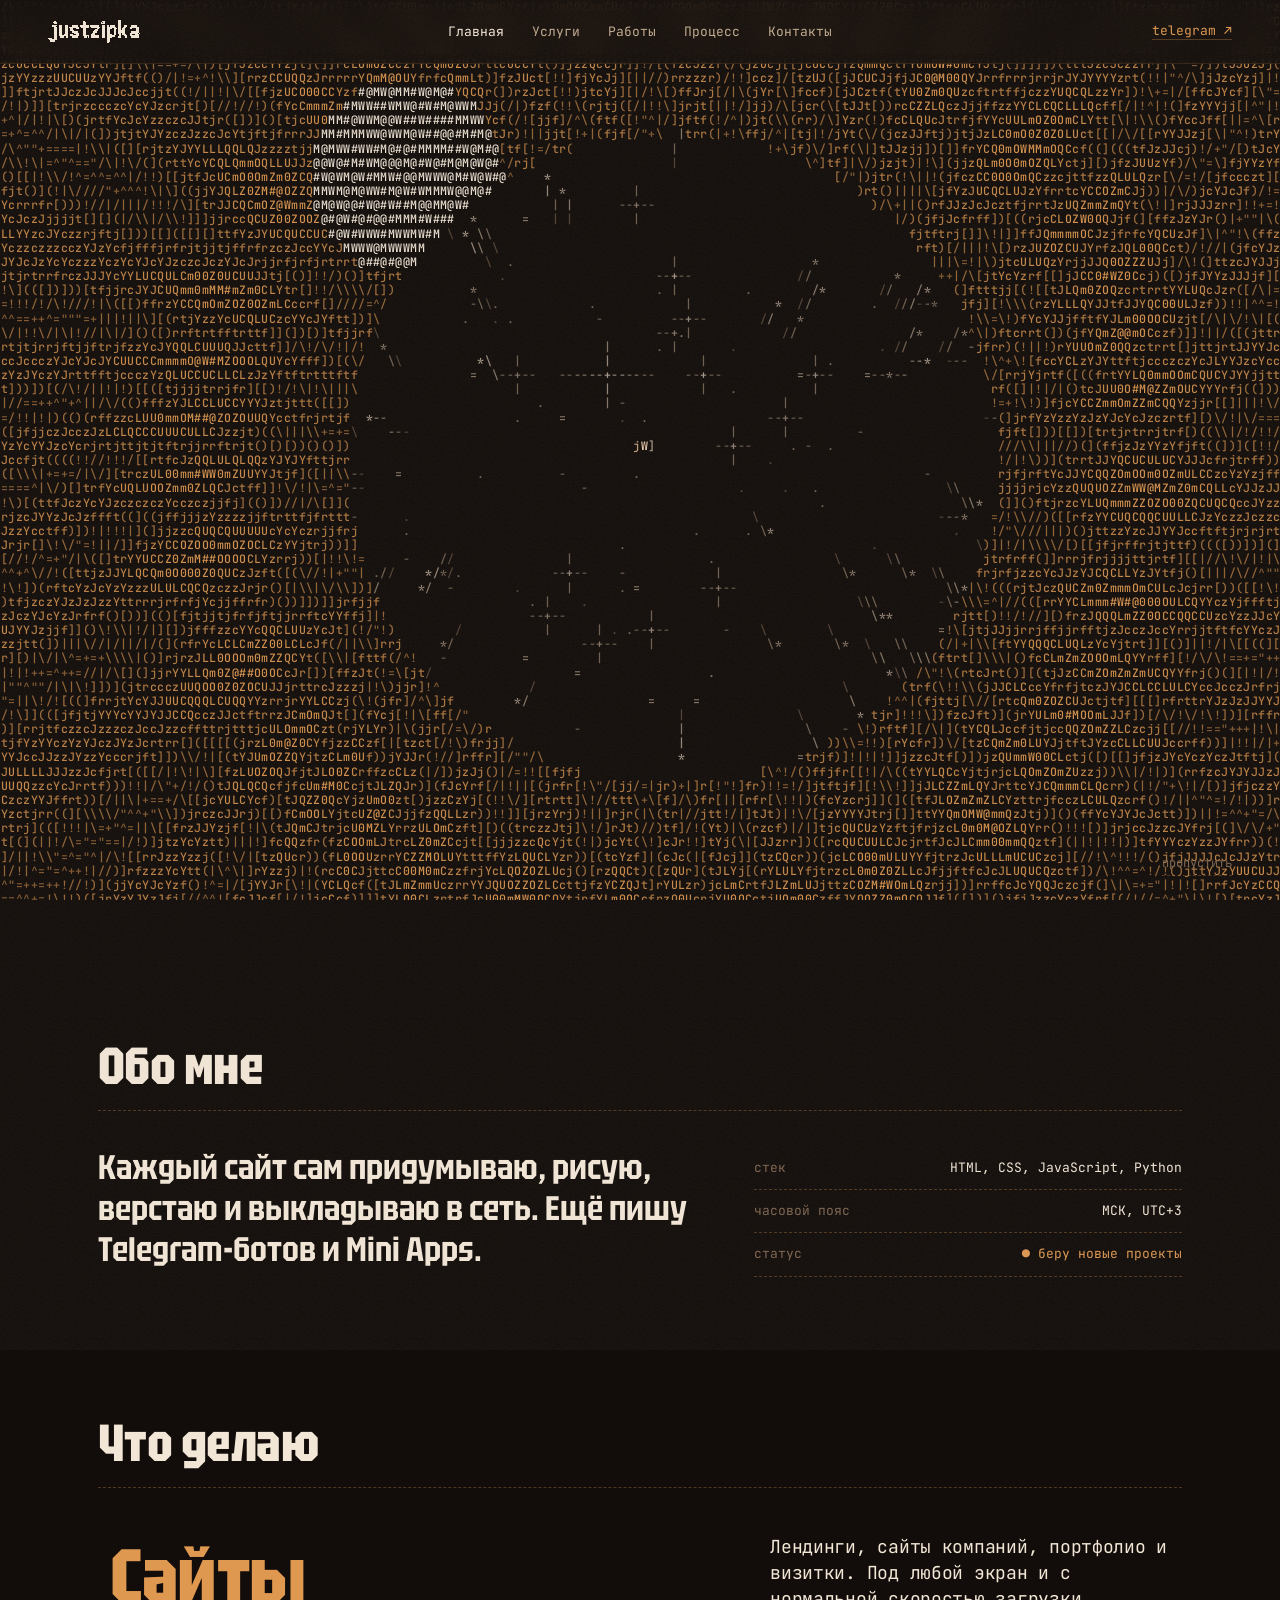
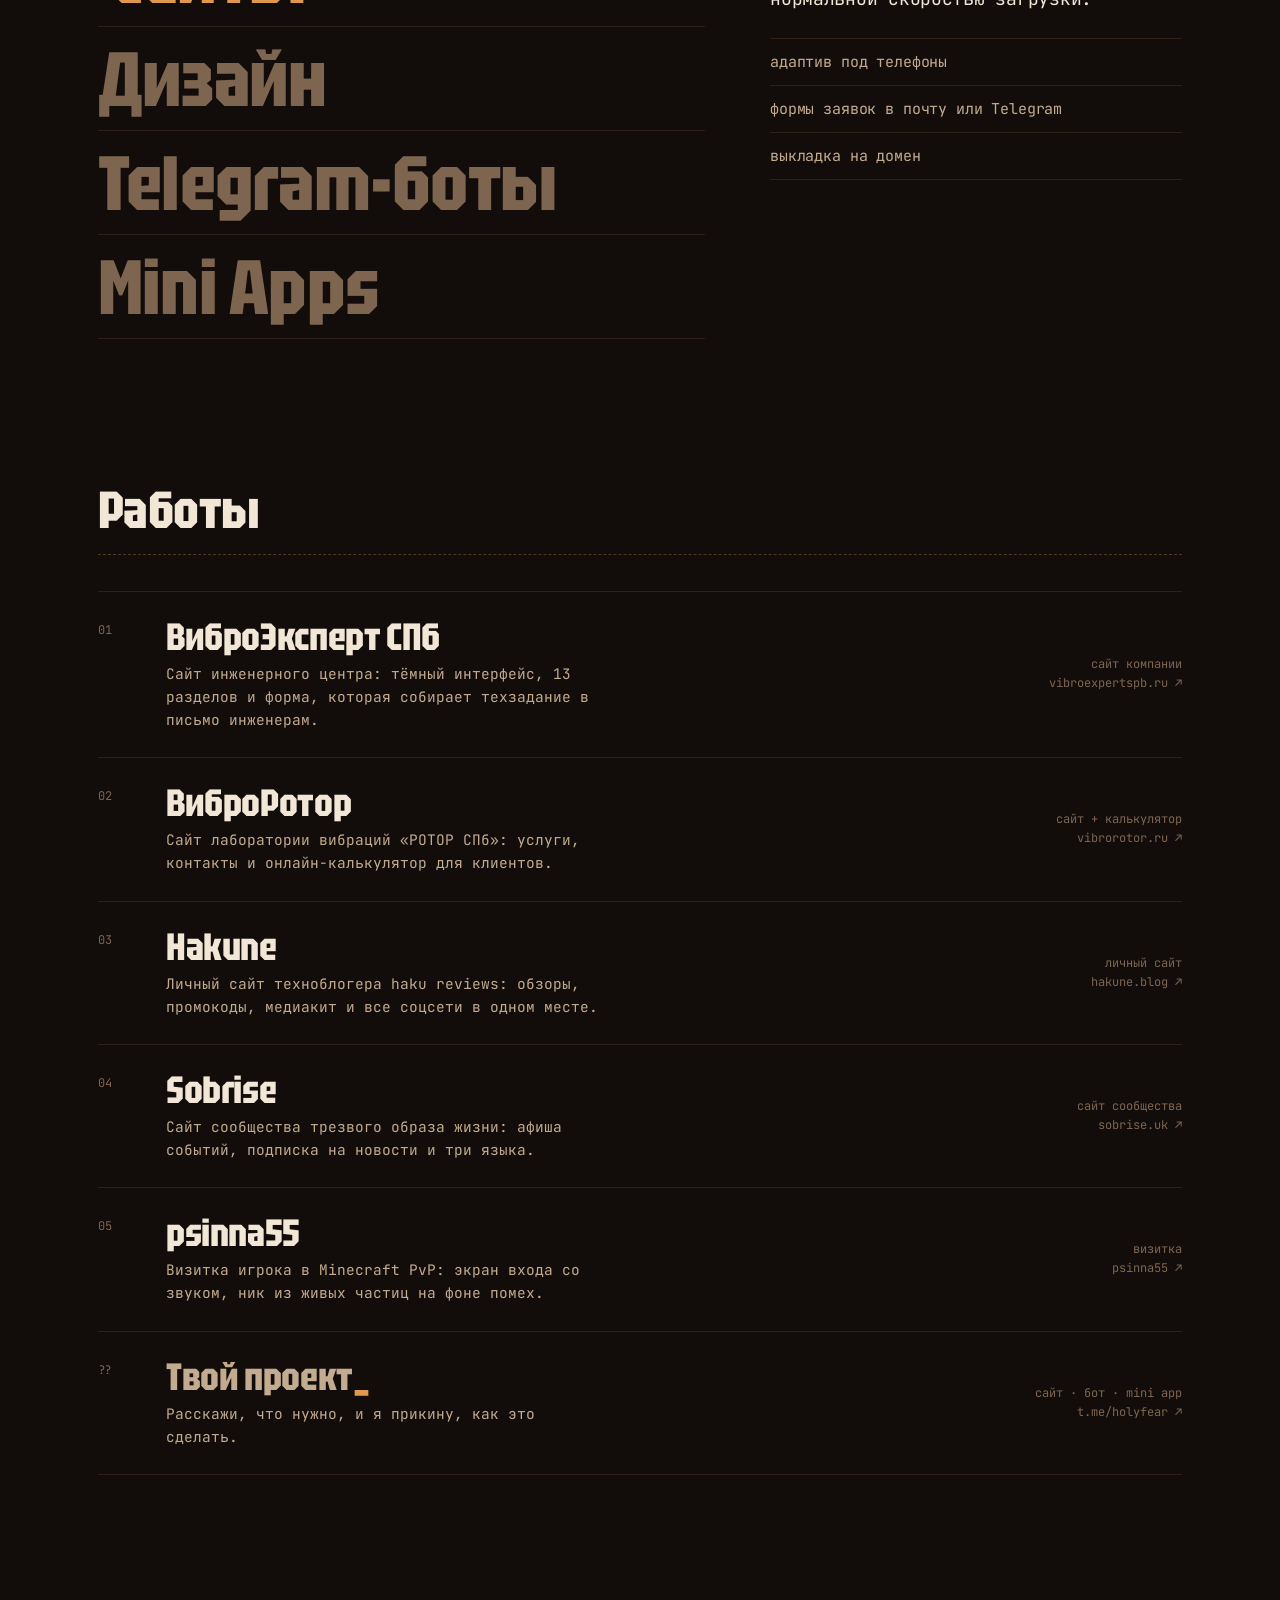
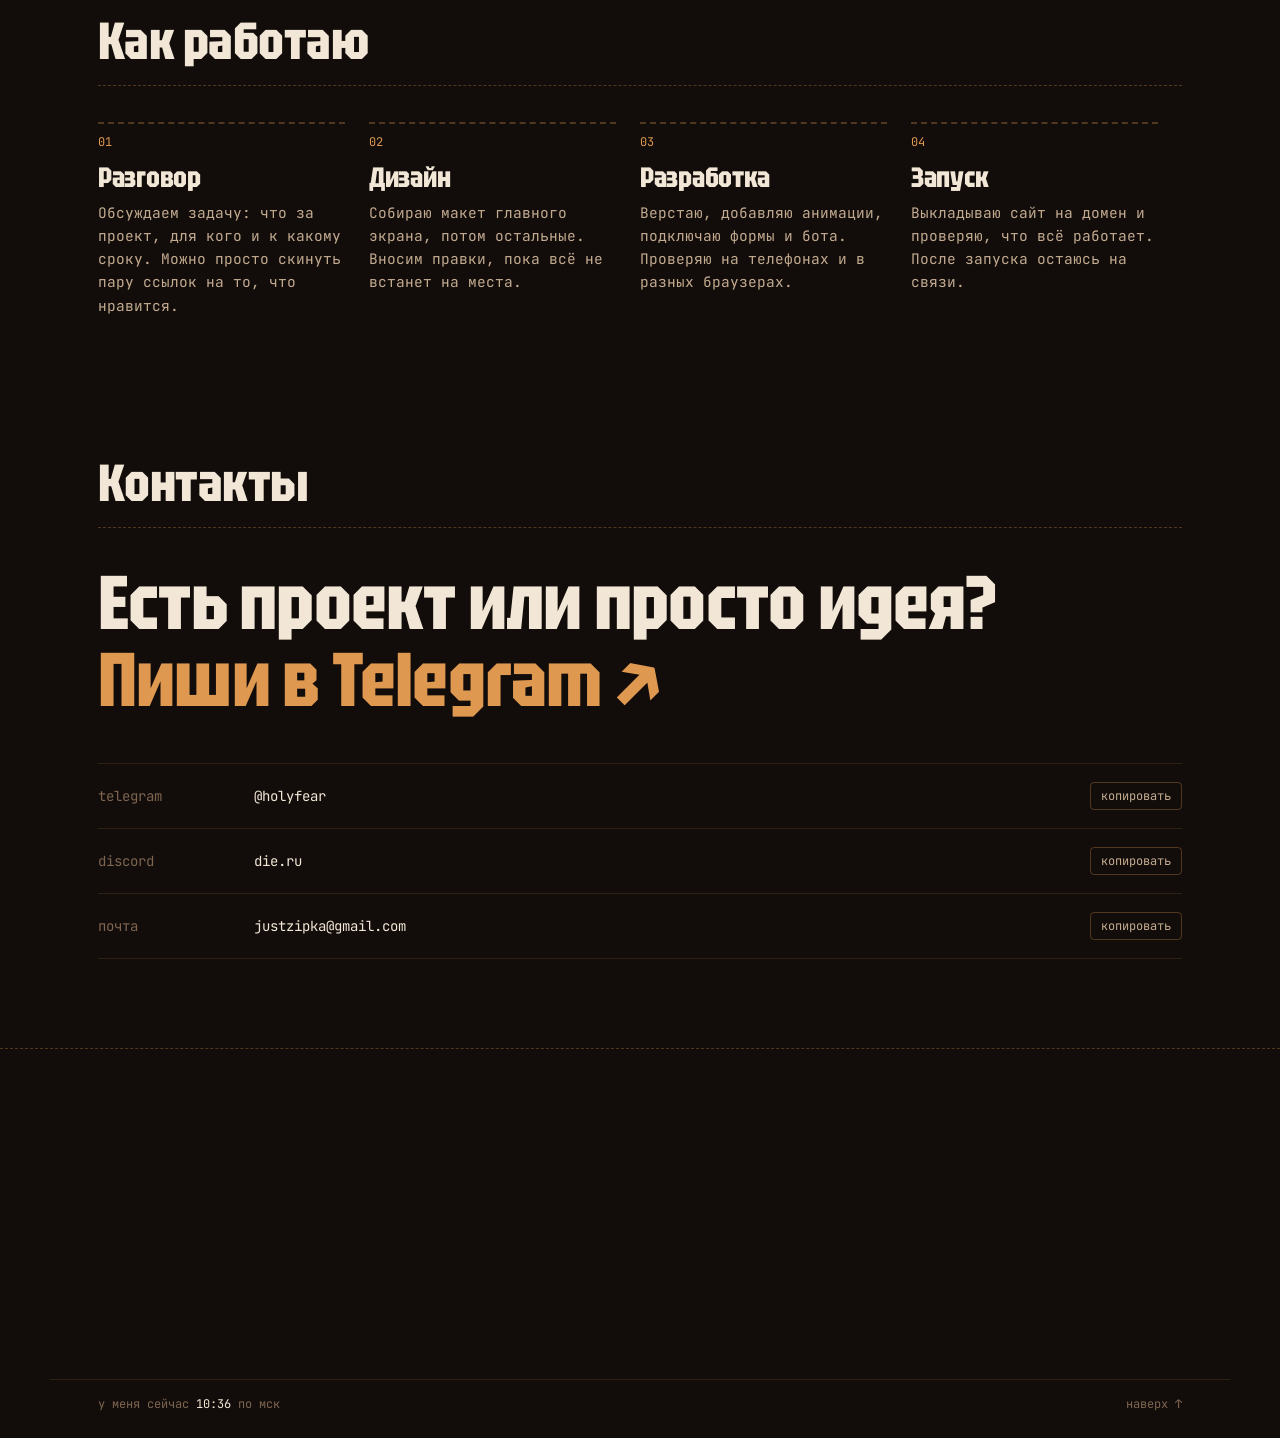
==== commit c9eab667: "Brown palette, cursor-lit Saturn, no pull cord The site gets one brown-eye palette: dark coffee, cre" ====
--- a/index.html
+++ b/index.html
@@ -6,7 +6,7 @@
 <title>Зипка. Веб-дизайнер и разработчик</title>
 <meta name="description" content="Я Зипка (justzipka). Придумываю и собираю сайты, пишу Telegram-ботов и Mini Apps. Работы: ВиброЭксперт СПб, ВиброРотор, Hakune, Sobrise, psinna55.">
 <meta name="author" content="Зипка">
-<meta name="theme-color" content="#0e090c">
+<meta name="theme-color" content="#120d0a">
 <link rel="canonical" href="https://justzipka.fun/">
 
 <meta property="og:type" content="website">
@@ -29,11 +29,8 @@
 <link rel="preconnect" href="https://fonts.googleapis.com">
 <link rel="preconnect" href="https://fonts.gstatic.com" crossorigin>
 <link rel="stylesheet" href="https://fonts.googleapis.com/css2?family=Tektur:wdth,wght@75..100,500..900&family=JetBrains+Mono:ital,wght@0,400..600;1,400&family=Pixelify+Sans:wght@500..700&display=swap">
-<link rel="stylesheet" href="assets/css/site.css?v=5d9c0fcb">
-<script>
-  try { var t = localStorage.getItem('zipka-tone'); if (t === 'acid' || t === 'rust') document.documentElement.dataset.tone = t; else if (localStorage.getItem('zipka-season') !== 'off') document.documentElement.dataset.season = 'winter'; } catch (e) { document.documentElement.dataset.season = 'winter'; }
-</script>
-<script defer src="assets/js/site.js?v=5d9c0fcb"></script>
+<link rel="stylesheet" href="assets/css/site.css?v=e9036c9d">
+<script defer src="assets/js/site.js?v=e9036c9d"></script>
 
 <script type="application/ld+json">
 {
@@ -52,7 +49,6 @@
 <body>
 
 <div class="progress" aria-hidden="true"><span id="progress"></span></div>
-<canvas class="snow" id="snow" aria-hidden="true"></canvas>
 
 <header class="nav">
   <a class="brand" href="#top" aria-label="justzipka, наверх">
@@ -65,7 +61,6 @@
     <a href="#process">Процесс</a>
     <a href="#contact">Контакты</a>
   </nav>
-  <div class="garland" aria-hidden="true"></div>
   <div class="nav__end">
     <a class="nav__tg" href="https://t.me/holyfear" target="_blank" rel="noopener">telegram ↗</a>
   </div>
@@ -207,10 +202,7 @@
 <footer class="end">
   <div class="end__in">
     <canvas class="end__eye" aria-hidden="true"></canvas>
-    <button class="end__tone" type="button" aria-label="Сменить расцветку сайта"><i>расцветка</i><b>розовая</b><span>дёрни за язычок</span></button>
   </div>
-  <canvas class="end__cord" id="cord" aria-hidden="true"></canvas>
-  <div class="end__grab" aria-hidden="true"></div>
   <div class="end__row"><span class="end__clock">у меня сейчас <b>--:--</b> по мск</span><a href="#top">наверх ↑</a></div>
 </footer>
 <div class="peek" aria-hidden="true"><img alt="" width="640" height="400"></div>
--- a/assets/css/site.css
+++ b/assets/css/site.css
@@ -1,14 +1,15 @@
 :root {
-  --bg: #0e090c;
-  --bg-2: #1b1016;
-  --ink: #fbe9f1;
-  --ink-2: #c99aae;
-  --ink-3: #7d5567;
-  --line: rgba(255, 92, 154, .14);
-  --line-2: rgba(255, 92, 154, .3);
-  --acc: #ff5c9a;
-  --acc-glow: rgba(255, 92, 154, .55);
-  --nav-bg: rgba(14, 9, 12, .78);
+  /* brown-eye palette: dark coffee, cream ink, amber like the ring around a pupil */
+  --bg: #120d0a;
+  --bg-2: #1d1610;
+  --ink: #f2e6d6;
+  --ink-2: #c3ab90;
+  --ink-3: #7e6550;
+  --line: rgba(222, 152, 80, .14);
+  --line-2: rgba(222, 152, 80, .3);
+  --acc: #de9850;
+  --acc-glow: rgba(222, 152, 80, .5);
+  --nav-bg: rgba(18, 13, 10, .8);
   --sans: "JetBrains Mono", ui-monospace, monospace;
   --mono: "JetBrains Mono", ui-monospace, monospace;
   --px: "Pixelify Sans", var(--mono);
@@ -18,45 +19,6 @@
   --max: 1180px;
   --hem: none;
   color-scheme: dark;
-}
-
-:root[data-season="winter"] {
-  --bg: #070a0f;
-  --bg-2: #0e1520;
-  --ink: #eaf3fc;
-  --ink-2: #9db3c9;
-  --ink-3: #566a80;
-  --line: rgba(150, 205, 255, .13);
-  --line-2: rgba(150, 205, 255, .28);
-  --acc: #8fd4ff;
-  --acc-glow: rgba(143, 212, 255, .5);
-  --nav-bg: rgba(7, 10, 15, .78);
-}
-
-:root[data-tone="acid"] {
-  --bg: #0a0c07;
-  --bg-2: #151a0d;
-  --ink: #f0fbe2;
-  --ink-2: #aabd90;
-  --ink-3: #5f7049;
-  --line: rgba(198, 255, 61, .13);
-  --line-2: rgba(198, 255, 61, .28);
-  --acc: #c6ff3d;
-  --acc-glow: rgba(198, 255, 61, .5);
-  --nav-bg: rgba(10, 12, 7, .78);
-}
-
-:root[data-tone="rust"] {
-  --bg: #0f0a07;
-  --bg-2: #1e140d;
-  --ink: #fdeee2;
-  --ink-2: #cfa68a;
-  --ink-3: #805b44;
-  --line: rgba(255, 122, 48, .14);
-  --line-2: rgba(255, 122, 48, .3);
-  --acc: #ff7a30;
-  --acc-glow: rgba(255, 122, 48, .5);
-  --nav-bg: rgba(15, 10, 7, .78);
 }
 
 *, *::before, *::after { box-sizing: border-box; }
@@ -115,8 +77,6 @@
 .nav__links a { color: var(--ink-2); transition: color .2s; }
 .nav__links a:hover, .nav__links a.is-on { color: var(--ink); }
 .nav__end { justify-self: end; display: flex; align-items: center; gap: 18px; }
-.snow { position: fixed; inset: 0; z-index: 45; width: 100%; height: 100%; pointer-events: none; display: none; }
-[data-season="winter"] .snow { display: block; }
 .nav__tg { color: var(--acc); border-bottom: 1px solid var(--line-2); padding-bottom: 2px; transition: border-color .2s; }
 .nav__tg:hover { border-color: var(--ink); }
 
@@ -337,39 +297,10 @@
   margin: 0 auto;
   padding: 40px var(--gut) 26px;
   display: flex;
-  align-items: flex-end;
-  justify-content: space-between;
-  gap: 32px;
-}
-.end__eye { display: block; width: min(56vw, 560px); height: 200px; cursor: pointer; }
-.end__tone {
-  flex: none;
-  display: grid;
-  gap: 4px;
-  min-width: 150px;
-  padding: 0;
-  background: none;
-  border: 0;
-  color: var(--ink-2);
-  font: 400 12px/1.3 var(--mono);
-  text-align: left;
-  cursor: pointer;
-}
-.end__tone i { font-style: normal; color: var(--ink-3); }
-.end__tone b { font: 700 28px/1 var(--display); font-stretch: 80%; color: var(--acc); }
-.end__tone span { transition: color .2s; }
-.end__tone:hover span, .end__tone.is-armed span { color: var(--ink); }
-.end__cord { position: absolute; inset: 0; width: 100%; height: 100%; pointer-events: none; z-index: 1; }
-.end__grab {
-  position: absolute;
-  left: 0;
-  top: 0;
-  z-index: 2;
-  width: 80px;
-  height: 124px;
-  cursor: grab;
-  touch-action: none;
-}
+  align-items: center;
+  justify-content: center;
+}
+.end__eye { display: block; width: min(100%, 640px); height: 230px; cursor: pointer; }
 .end__row {
   position: relative;
   max-width: var(--max);
@@ -414,35 +345,11 @@
   .steps { grid-template-columns: 1fr; }
   .links li { grid-template-columns: 1fr auto; }
   .links li span { grid-column: 1 / -1; }
-  .end__in { min-height: 0; padding-top: 250px; flex-direction: column; align-items: stretch; gap: 40px; }
-  .end__tone { order: -1; align-self: flex-end; }
-  .end__eye { width: 100%; height: 170px; }
+  .end__in { min-height: 240px; }
+  .end__eye { height: 180px; }
 }
 @media (prefers-reduced-motion: reduce) {
   html { scroll-behavior: auto; }
   body::after, .caret { animation: none; }
   .js .reveal { opacity: 1; transform: none; transition: none; }
 }
-
-.garland { display: none; }
-[data-season="winter"] .garland { display: block; }
-
-.garland {
-  position: absolute;
-  left: 0; right: 0; top: 100%;
-  height: 46px;
-  pointer-events: none;
-}
-.garland svg { display: block; width: 100%; height: 100%; overflow: visible; }
-.garland .wire { fill: none; stroke: #1d2a24; stroke-width: 2.2; stroke-linecap: round; }
-.garland .twist { fill: none; stroke: #3b5446; stroke-width: 1.1; stroke-dasharray: 3 5; stroke-linecap: round; }
-.garland .lamp { transform-box: view-box; transform-origin: 0 0; animation: sway 4.6s ease-in-out infinite alternate; }
-.garland .halo { animation: glow 3s ease-in-out infinite alternate; }
-.garland .glass { animation: dim 3s ease-in-out infinite alternate; }
-@keyframes sway { from { transform: rotate(-6deg); } to { transform: rotate(6deg); } }
-@keyframes glow { from { opacity: .95; } to { opacity: .25; } }
-@keyframes dim { from { filter: brightness(1.15); } to { filter: brightness(.7); } }
-
-@media (prefers-reduced-motion: reduce) {
-  .garland .lamp, .garland .halo, .garland .glass { animation: none; }
-}
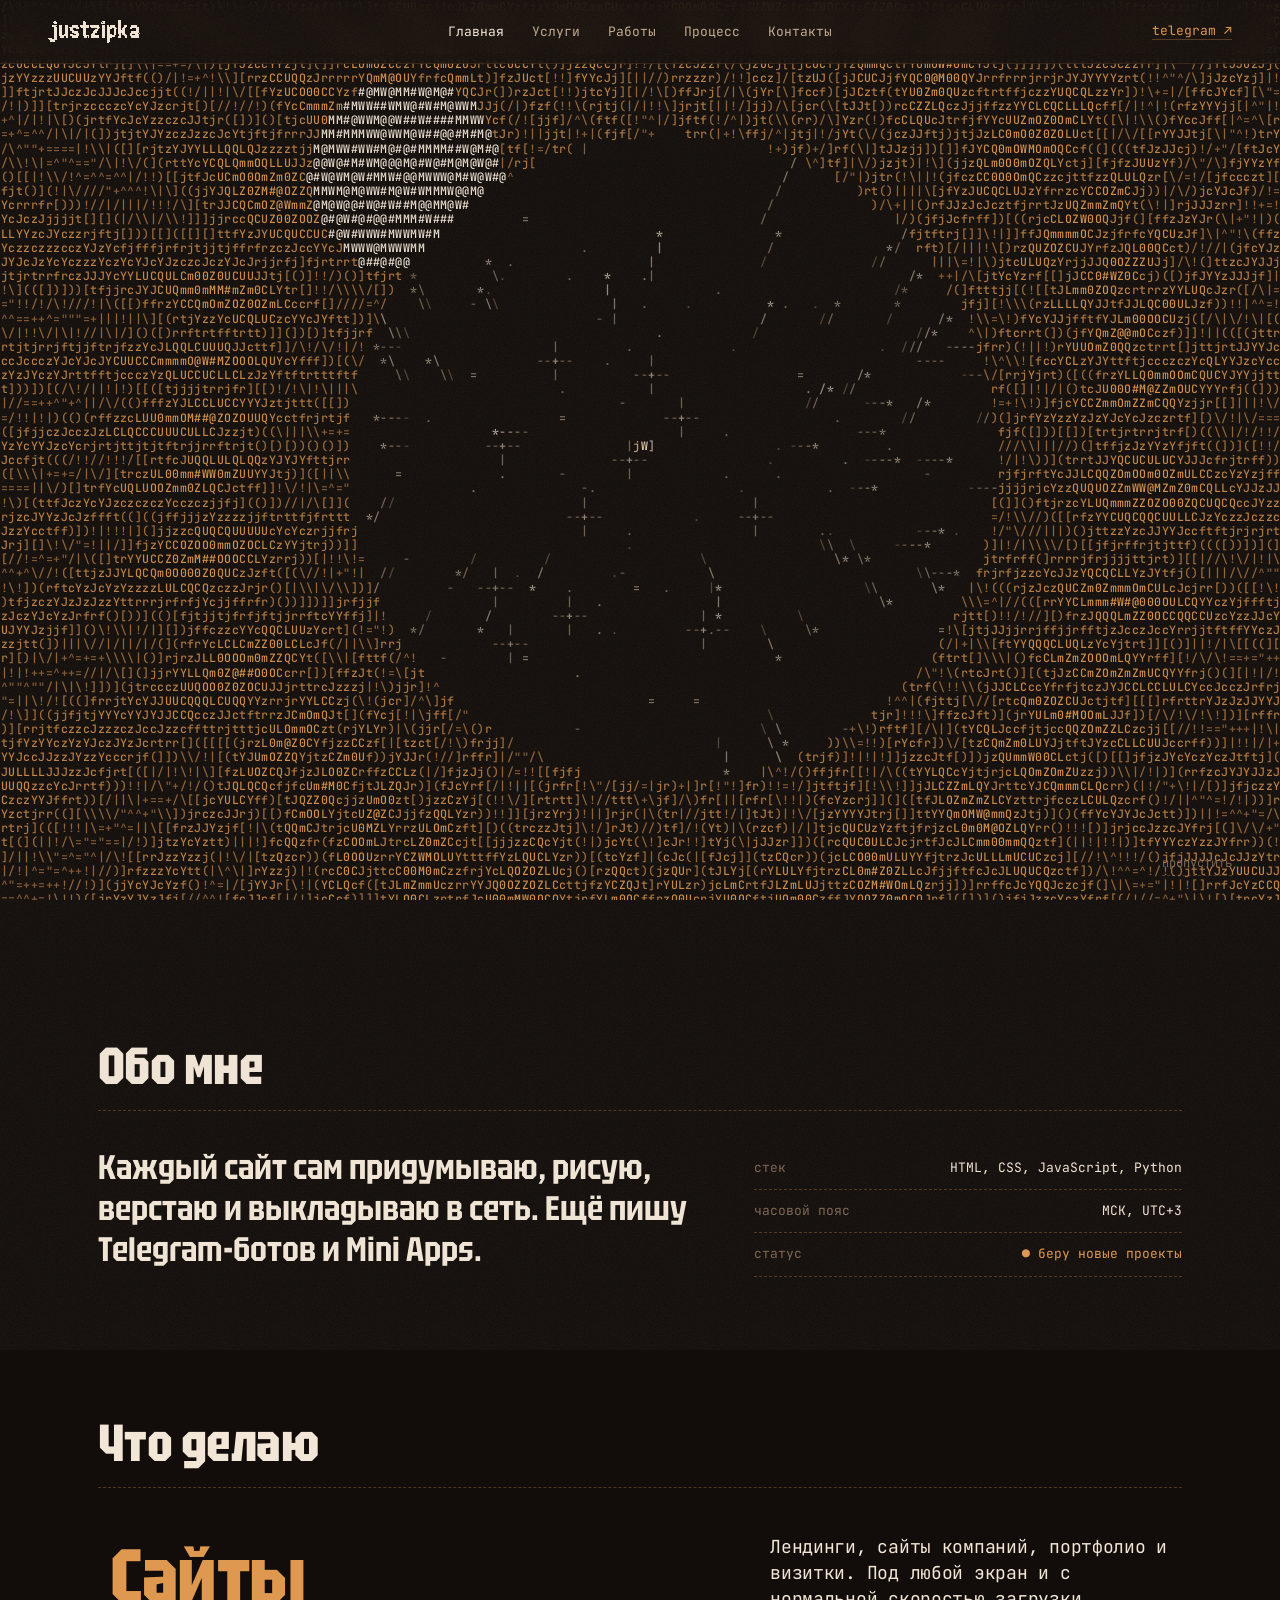
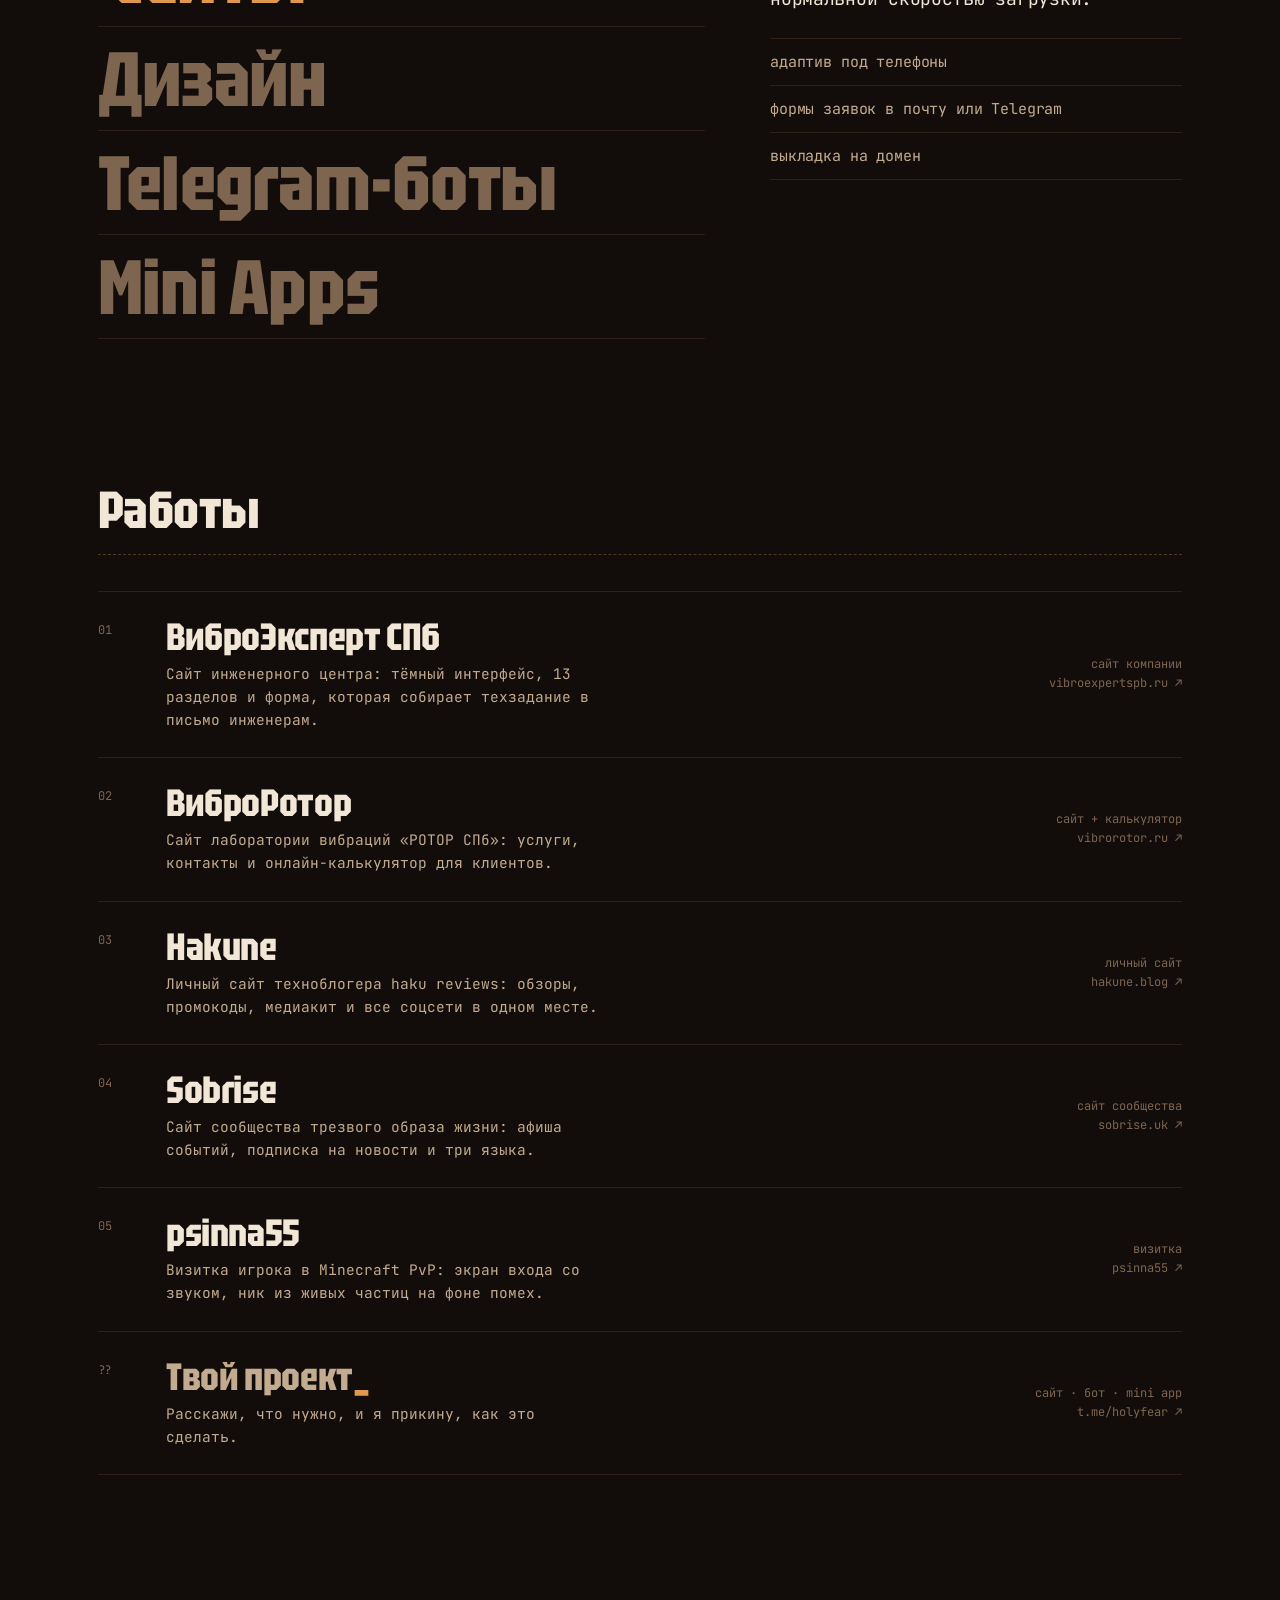
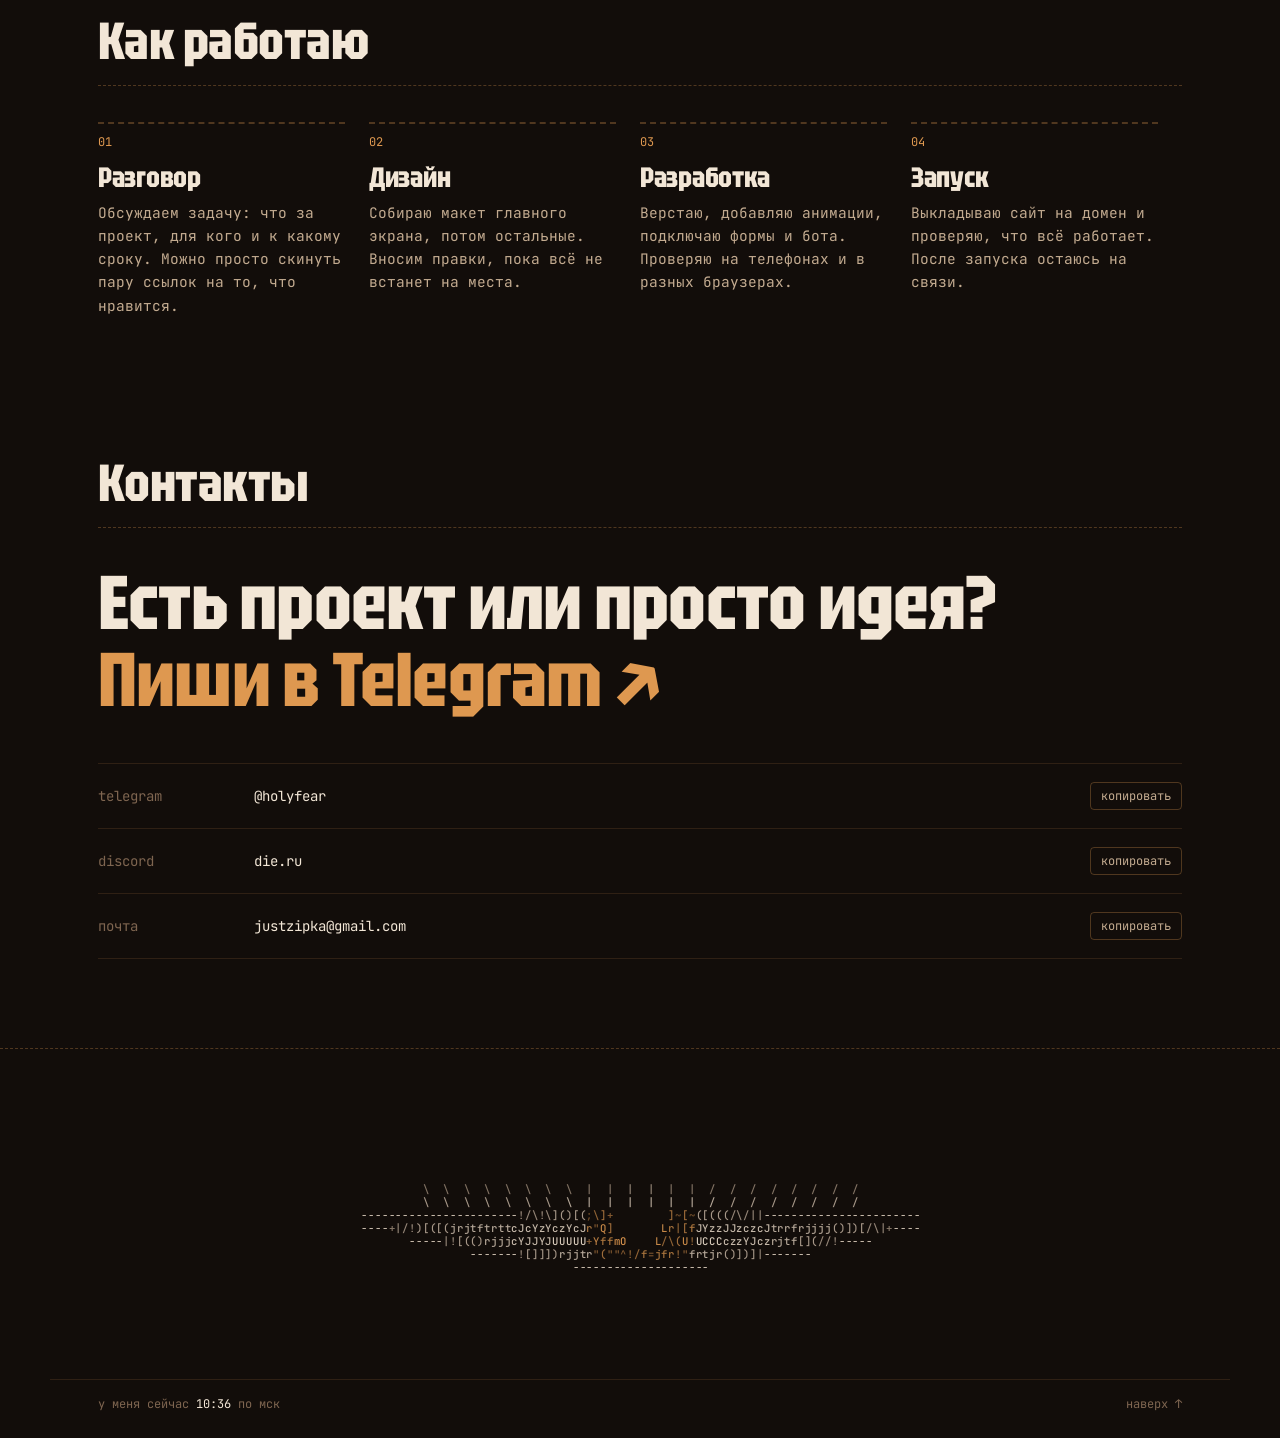
==== commit d1ea2bf3: "Clicking the intro no longer skips it A left click anywhere on the animation jumped straight to the " ====
--- a/index.html
+++ b/index.html
@@ -29,8 +29,8 @@
 <link rel="preconnect" href="https://fonts.googleapis.com">
 <link rel="preconnect" href="https://fonts.gstatic.com" crossorigin>
 <link rel="stylesheet" href="https://fonts.googleapis.com/css2?family=Tektur:wdth,wght@75..100,500..900&family=JetBrains+Mono:ital,wght@0,400..600;1,400&family=Pixelify+Sans:wght@500..700&display=swap">
-<link rel="stylesheet" href="assets/css/site.css?v=e9036c9d">
-<script defer src="assets/js/site.js?v=e9036c9d"></script>
+<link rel="stylesheet" href="assets/css/site.css?v=f947ea0a">
+<script defer src="assets/js/site.js?v=f947ea0a"></script>
 
 <script type="application/ld+json">
 {
--- a/assets/css/site.css
+++ b/assets/css/site.css
@@ -149,7 +149,6 @@
 }
 .hero__skip:hover { color: var(--ink); }
 .hero.is-done .hero__skip, .hero:not(.eye-on) .hero__skip { opacity: 0; pointer-events: none; }
-.eye-on:not(.is-done) .eye { cursor: pointer; }
 
 .sec {
   max-width: var(--max);
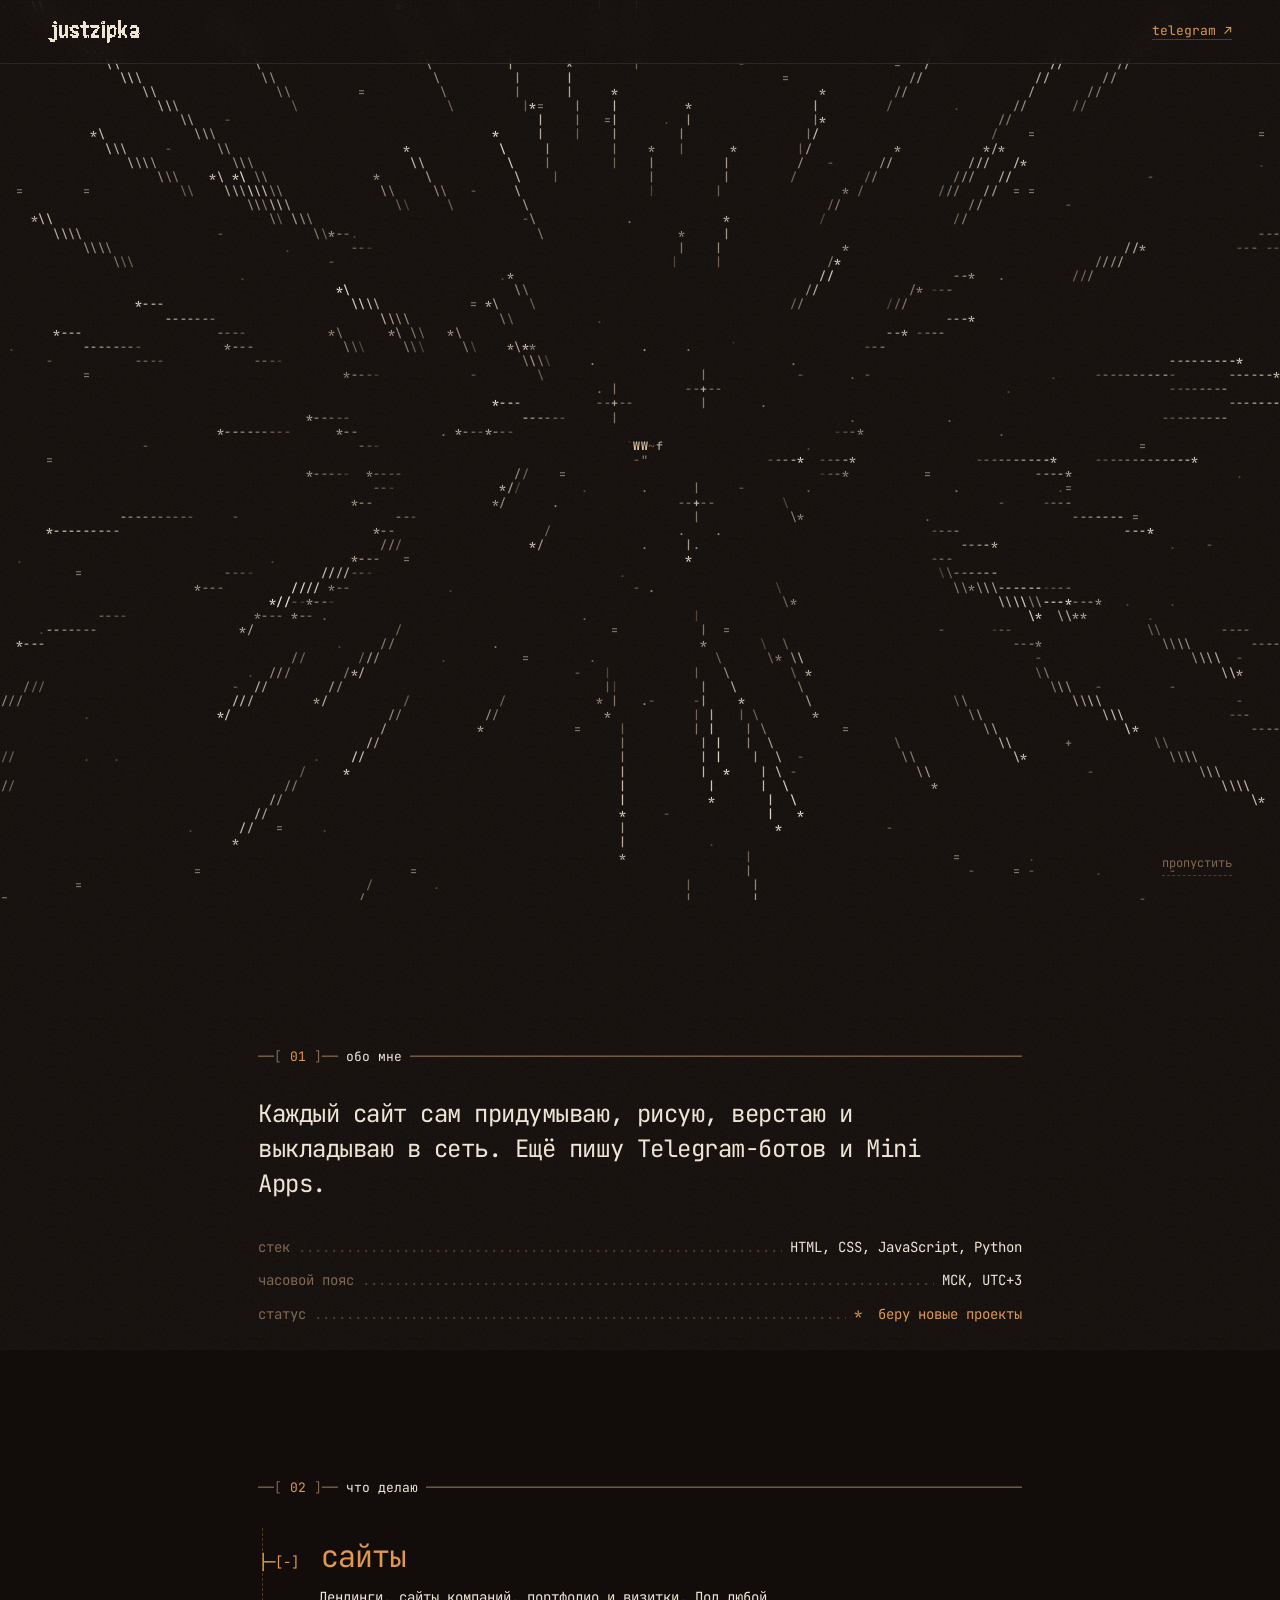
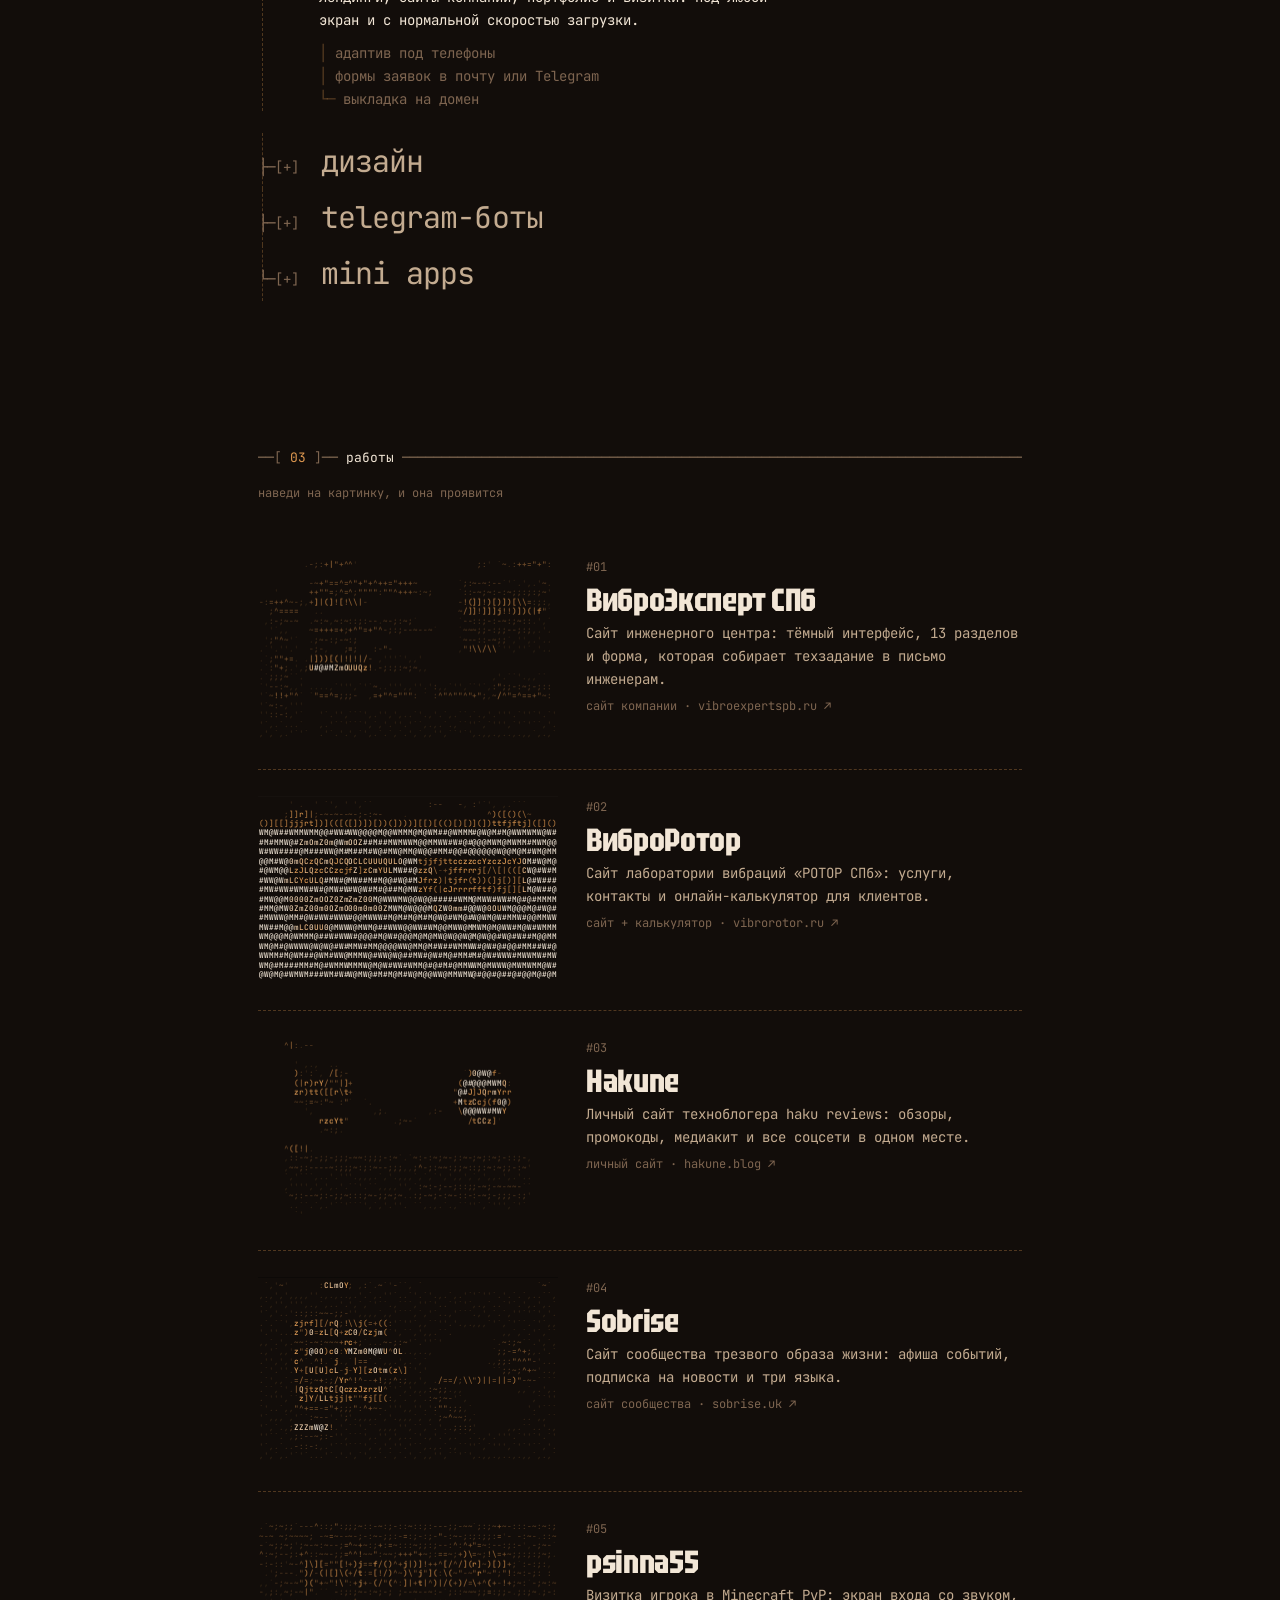
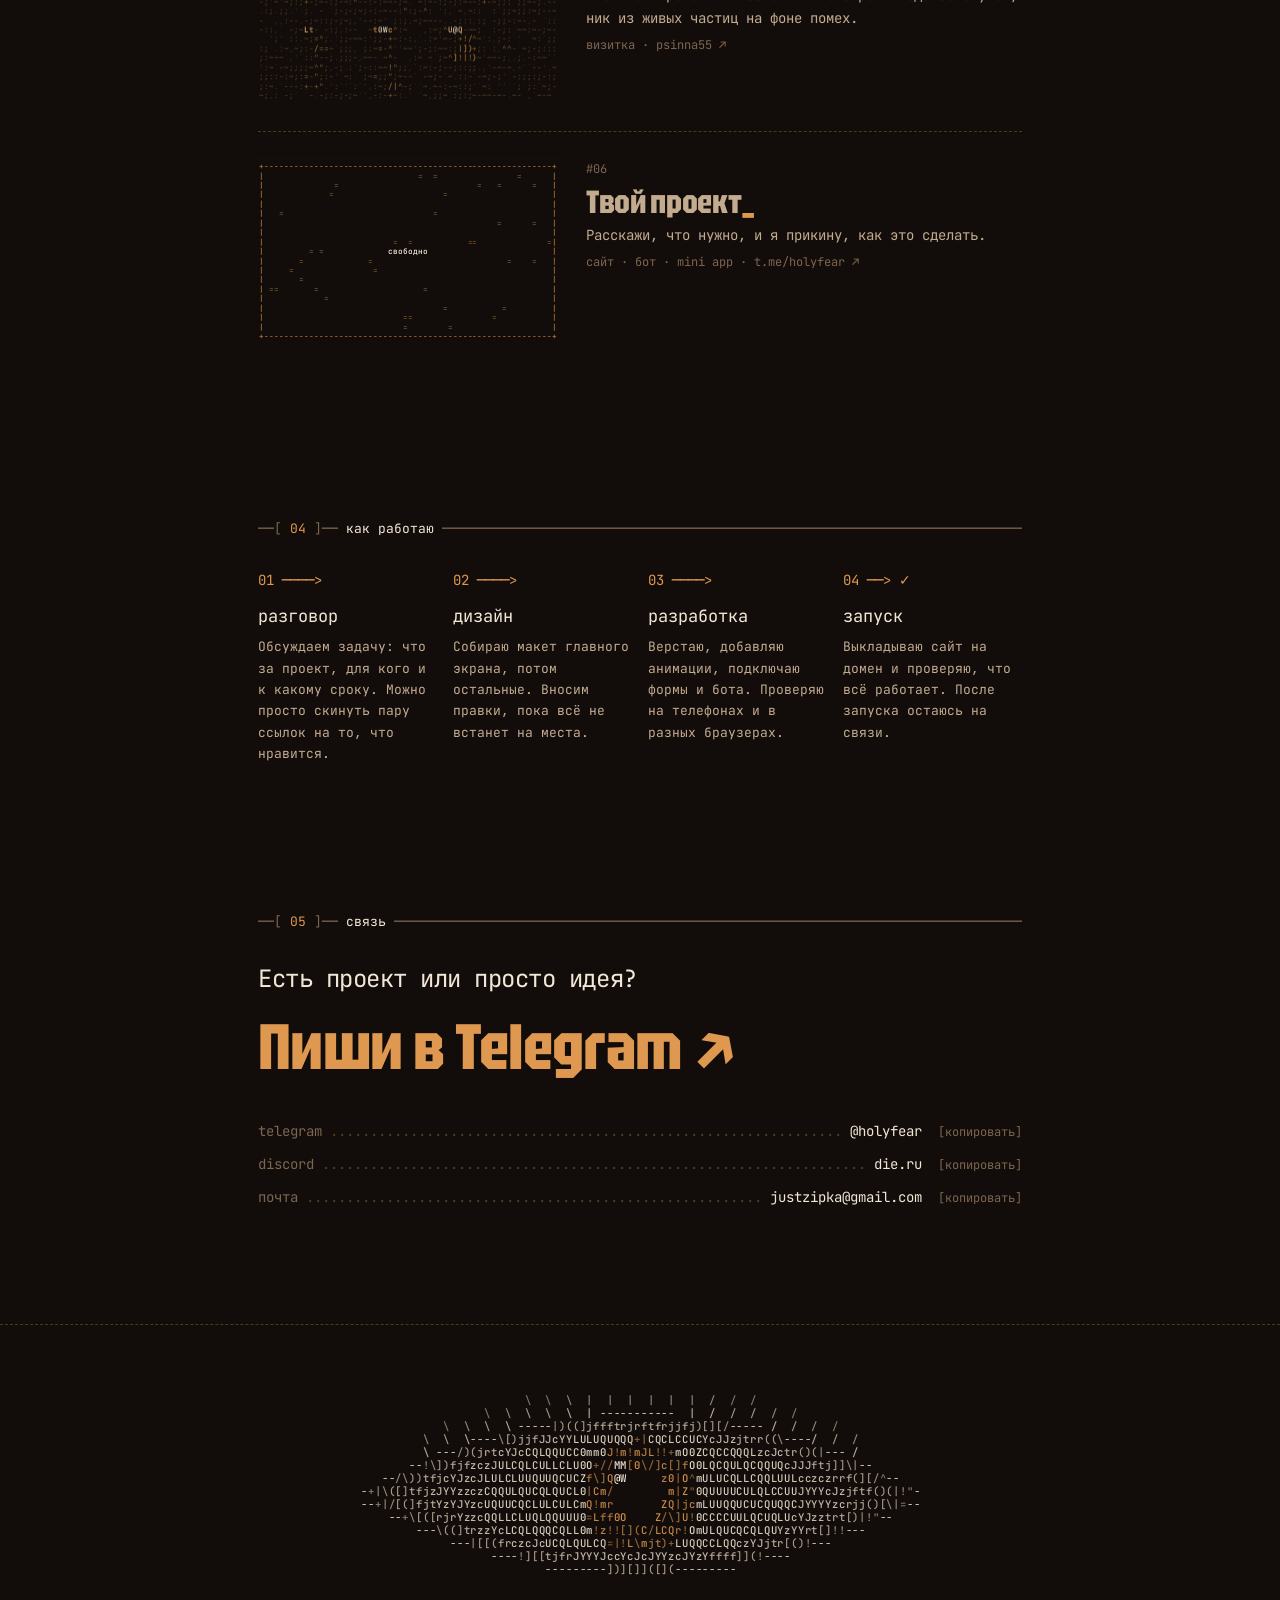
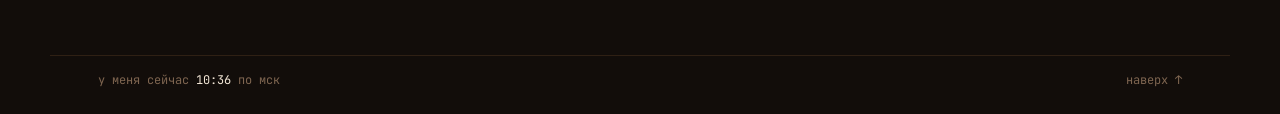
==== commit 1f8aa26e: "Everything after the intro reads like an .nfo file The sections below the intro become one monospace" ====
--- a/index.html
+++ b/index.html
@@ -29,8 +29,8 @@
 <link rel="preconnect" href="https://fonts.googleapis.com">
 <link rel="preconnect" href="https://fonts.gstatic.com" crossorigin>
 <link rel="stylesheet" href="https://fonts.googleapis.com/css2?family=Tektur:wdth,wght@75..100,500..900&family=JetBrains+Mono:ital,wght@0,400..600;1,400&family=Pixelify+Sans:wght@500..700&display=swap">
-<link rel="stylesheet" href="assets/css/site.css?v=f947ea0a">
-<script defer src="assets/js/site.js?v=f947ea0a"></script>
+<link rel="stylesheet" href="assets/css/site.css?v=a3494633">
+<script defer src="assets/js/site.js?v=a3494633"></script>
 
 <script type="application/ld+json">
 {
@@ -54,13 +54,6 @@
   <a class="brand" href="#top" aria-label="justzipka, наверх">
     <svg class="brand__logo" viewBox="0 0 168 43" aria-hidden="true"><path d="M128 0h5v1h-5zM64 2h4v1h-4zM11 2h4v1h-4zM98 2h7v1h-7zM97 3h7v1h-7zM128 1h6v4h-6zM10 3h6v2h-6zM101 4h3v2h-3zM97 4h2v2h-2zM11 5h5v2h-5zM97 6h7v1h-7zM98 7h6v1h-6zM64 3h5v7h-5zM128 5h5v5h-5zM43 9h2v1h-2zM8 10h8v1h-8zM77 10h17v1h-17zM43 10h11v1h-11zM108 10h4v2h-4zM8 11h6v1h-6zM79 11h15v1h-15zM44 11h10v1h-10zM77 11h1v1h-1zM138 10h6v3h-6zM114 10h8v3h-8zM128 10h6v3h-6zM59 10h16v3h-16zM152 10h11v3h-11zM31 10h6v3h-6zM15 12h2v1h-2zM108 12h5v1h-5zM77 12h17v1h-17zM9 12h5v1h-5zM43 12h11v1h-11zM39 13h17v1h-17zM78 13h15v1h-15zM60 13h14v1h-14zM149 13h17v1h-17zM94 13h1v1h-1zM11 13h6v1h-6zM108 13h17v2h-17zM137 13h6v2h-6zM149 14h6v1h-6zM70 14h4v1h-4zM60 14h9v1h-9zM39 14h10v1h-10zM160 14h6v1h-6zM50 14h6v1h-6zM78 14h17v1h-17zM128 13h5v3h-5zM89 15h5v1h-5zM120 15h6v1h-6zM108 15h8v2h-8zM51 15h5v2h-5zM149 15h5v2h-5zM86 16h8v1h-8zM40 15h5v3h-5zM136 15h5v3h-5zM128 16h6v2h-6zM86 17h5v2h-5zM161 15h5v5h-5zM40 18h8v2h-8zM84 19h7v1h-7zM128 18h12v5h-12zM83 20h6v3h-6zM43 20h11v3h-11zM152 20h14v3h-14zM149 23h18v1h-18zM48 23h8v2h-8zM136 23h5v2h-5zM149 24h15v1h-15zM31 13h5v13h-5zM108 17h5v9h-5zM128 23h5v3h-5zM81 23h5v3h-5zM166 24h2v2h-2zM161 25h4v1h-4zM136 25h6v1h-6zM136 26h7v1h-7zM78 26h8v1h-8zM20 10h5v18h-5zM64 15h5v13h-5zM120 16h5v12h-5zM51 25h5v3h-5zM149 25h5v3h-5zM108 26h8v2h-8zM29 26h7v2h-7zM40 26h5v2h-5zM158 26h8v2h-8zM78 27h5v1h-5zM138 27h5v1h-5zM129 26h5v3h-5zM64 28h10v1h-10zM99 10h5v20h-5zM138 28h7v2h-7zM149 28h17v2h-17zM20 28h16v2h-16zM40 28h16v2h-16zM64 29h7v1h-7zM128 29h6v1h-6zM108 28h14v3h-14zM73 29h1v2h-1zM99 30h6v1h-6zM140 30h5v2h-5zM66 30h6v2h-6zM73 31h2v1h-2zM11 14h5v19h-5zM78 28h16v5h-16zM128 30h5v3h-5zM22 30h8v3h-8zM32 30h4v3h-4zM161 30h5v3h-5zM152 30h8v3h-8zM43 30h11v3h-11zM114 31h3v2h-3zM98 31h7v2h-7zM141 32h4v1h-4zM5 32h2v1h-2zM66 32h9v1h-9zM1 32h2v1h-2zM0 33h7v1h-7zM11 33h6v2h-6zM0 34h6v1h-6zM1 35h16v2h-16zM108 31h5v9h-5zM4 37h9v3h-9zM108 40h3v1h-3zM108 41h4v1h-4zM113 41h1v1h-1zM108 42h5v1h-5z"/></svg>
   </a>
-  <nav class="nav__links" aria-label="Разделы">
-    <a href="#top">Главная</a>
-    <a href="#services">Услуги</a>
-    <a href="#works">Работы</a>
-    <a href="#process">Процесс</a>
-    <a href="#contact">Контакты</a>
-  </nav>
   <div class="nav__end">
     <a class="nav__tg" href="https://t.me/holyfear" target="_blank" rel="noopener">telegram ↗</a>
   </div>
@@ -77,126 +70,93 @@
     <button class="hero__skip" type="button">пропустить</button>
   </section>
 
-  <section class="sec" id="about">
-    <header class="sec__head"><h2>Обо мне</h2></header>
-    <div class="about">
-      <p class="about__big">Каждый сайт сам придумываю, рисую, верстаю и выкладываю в сеть. Ещё пишу Telegram-ботов и Mini Apps.</p>
-      <dl class="specs">
+  <div class="nfo">
+    <section class="part" id="about">
+      <h2 class="rule"><span class="rule__n">01</span>обо мне<i class="rule__tail" aria-hidden="true"></i></h2>
+      <p class="nfo__lead">Каждый сайт сам придумываю, рисую, верстаю и выкладываю в сеть. Ещё пишу Telegram-ботов и Mini Apps.</p>
+      <dl class="kv">
         <div><dt>стек</dt><dd>HTML, CSS, JavaScript, Python</dd></div>
         <div><dt>часовой пояс</dt><dd>МСК, UTC+3</dd></div>
         <div><dt>статус</dt><dd class="ok">беру новые проекты</dd></div>
       </dl>
-    </div>
-  </section>
+    </section>
 
-  <section class="sec" id="services">
-    <header class="sec__head"><h2>Что делаю</h2></header>
-    <ol class="svc">
-      <li class="svc__item is-on">
-        <button class="svc__name" type="button">Сайты</button>
-        <div class="svc__desc">
-          <p>Лендинги, сайты компаний, портфолио и визитки. Под любой экран и с нормальной скоростью загрузки.</p>
-          <ul class="incl">
-            <li>адаптив под телефоны</li>
-            <li>формы заявок в почту или Telegram</li>
-            <li>выкладка на домен</li>
-          </ul>
-        </div>
-      </li>
-      <li class="svc__item">
-        <button class="svc__name" type="button">Дизайн</button>
-        <div class="svc__desc">
-          <p>Рисую интерфейс с нуля: сетка, шрифты, цвет, анимации. Макет сразу продуман под вёрстку, без сюрпризов.</p>
-          <ul class="incl">
-            <li>UI и типографика</li>
-            <li>моушн и микроанимации</li>
-            </ul>
-        </div>
-      </li>
-      <li class="svc__item">
-        <button class="svc__name" type="button">Telegram-боты</button>
-        <div class="svc__desc">
-          <p>Боты, которые принимают заявки, записывают клиентов и присылают уведомления. Работают сами, пока ты занят делом.</p>
-          <ul class="incl">
-            <li>заявки и запись</li>
-            <li>уведомления и рассылки</li>
-            <li>связка с сайтом</li>
-          </ul>
-        </div>
-      </li>
-      <li class="svc__item">
-        <button class="svc__name" type="button">Mini Apps</button>
-        <div class="svc__desc">
-          <p>Приложения прямо внутри Telegram. Открываются из чата с ботом, выглядят и работают как сайт.</p>
-          <ul class="incl">
-            <li>каталоги, запись, личные кабинеты</li>
-            <li>вход без регистрации</li>
-            </ul>
-        </div>
-      </li>
-    </ol>
-  </section>
+    <section class="part" id="services">
+      <h2 class="rule"><span class="rule__n">02</span>что делаю<i class="rule__tail" aria-hidden="true"></i></h2>
+      <details class="tree" open>
+        <summary>сайты</summary>
+        <p>Лендинги, сайты компаний, портфолио и визитки. Под любой экран и с нормальной скоростью загрузки.</p>
+        <ul><li>адаптив под телефоны</li><li>формы заявок в почту или Telegram</li><li>выкладка на домен</li></ul>
+      </details>
+      <details class="tree">
+        <summary>дизайн</summary>
+        <p>Рисую интерфейс с нуля: сетка, шрифты, цвет, анимации. Макет сразу продуман под вёрстку, без сюрпризов.</p>
+        <ul><li>UI и типографика</li><li>моушн и микроанимации</li></ul>
+      </details>
+      <details class="tree">
+        <summary>telegram-боты</summary>
+        <p>Боты, которые принимают заявки, записывают клиентов и присылают уведомления. Работают сами, пока ты занят делом.</p>
+        <ul><li>заявки и запись</li><li>уведомления и рассылки</li><li>связка с сайтом</li></ul>
+      </details>
+      <details class="tree">
+        <summary>mini apps</summary>
+        <p>Приложения прямо внутри Telegram. Открываются из чата с ботом, выглядят и работают как сайт.</p>
+        <ul><li>каталоги, запись, личные кабинеты</li><li>вход без регистрации</li></ul>
+      </details>
+    </section>
 
-  <section class="sec" id="works">
-    <header class="sec__head"><h2>Работы</h2></header>
-    <ol class="works">
-      <li><a class="work" href="https://vibroexpertspb.ru/" target="_blank" rel="noopener">
-        <span class="work__n">01</span>
-        <img class="work__img" src="assets/works/vibroexpert.webp" alt="" loading="lazy" width="640" height="400">
-        <span class="work__main"><b>ВиброЭксперт СПб</b><span>Сайт инженерного центра: тёмный интерфейс, 13 разделов и форма, которая собирает техзадание в письмо инженерам.</span></span>
-        <span class="work__meta">сайт компании<br>vibroexpertspb.ru ↗</span>
-      </a></li>
-      <li><a class="work" href="https://vibrorotor.ru/" target="_blank" rel="noopener">
-        <span class="work__n">02</span>
-        <img class="work__img" src="assets/works/vibrorotor.webp" alt="" loading="lazy" width="640" height="400">
-        <span class="work__main"><b>ВиброРотор</b><span>Сайт лаборатории вибраций «РОТОР СПб»: услуги, контакты и онлайн-калькулятор для клиентов.</span></span>
-        <span class="work__meta">сайт + калькулятор<br>vibrorotor.ru ↗</span>
-      </a></li>
-      <li><a class="work" href="https://hakune.blog/" target="_blank" rel="noopener">
-        <span class="work__n">03</span>
-        <img class="work__img" src="assets/works/hakune.webp" alt="" loading="lazy" width="640" height="400">
-        <span class="work__main"><b>Hakune</b><span>Личный сайт техноблогера haku reviews: обзоры, промокоды, медиакит и все соцсети в одном месте.</span></span>
-        <span class="work__meta">личный сайт<br>hakune.blog ↗</span>
-      </a></li>
-      <li><a class="work" href="https://sobrise.uk/" target="_blank" rel="noopener">
-        <span class="work__n">04</span>
-        <img class="work__img" src="assets/works/sobrise.webp" alt="" loading="lazy" width="640" height="400">
-        <span class="work__main"><b>Sobrise</b><span>Сайт сообщества трезвого образа жизни: афиша событий, подписка на новости и три языка.</span></span>
-        <span class="work__meta">сайт сообщества<br>sobrise.uk ↗</span>
-      </a></li>
-      <li><a class="work" href="https://zxcozonofficial-dev.github.io/psinna55/" target="_blank" rel="noopener">
-        <span class="work__n">05</span>
-        <img class="work__img" src="assets/works/psinna55.webp" alt="" loading="lazy" width="640" height="400">
-        <span class="work__main"><b>psinna55</b><span>Визитка игрока в Minecraft PvP: экран входа со звуком, ник из живых частиц на фоне помех.</span></span>
-        <span class="work__meta">визитка<br>psinna55 ↗</span>
-      </a></li>
-      <li><a class="work work--you" href="https://t.me/holyfear" target="_blank" rel="noopener">
-        <span class="work__n">??</span>
-        <span class="work__main"><b>Твой проект<span class="caret">_</span></b><span>Расскажи, что нужно, и я прикину, как это сделать.</span></span>
-        <span class="work__meta">сайт · бот · mini app<br>t.me/holyfear ↗</span>
-      </a></li>
-    </ol>
-  </section>
+    <section class="part" id="works">
+      <h2 class="rule"><span class="rule__n">03</span>работы<i class="rule__tail" aria-hidden="true"></i></h2>
+      <p class="nfo__note"><span class="h">наведи на картинку, и она проявится</span><span class="t">картинка проявится, когда докрутишь до неё</span></p>
+      <ol class="rel">
+        <li><a class="rel__a" href="https://vibroexpertspb.ru/" target="_blank" rel="noopener">
+          <span class="rel__pic"><img src="assets/works/vibroexpert.webp" alt="" loading="lazy" width="640" height="400"><canvas class="rel__ascii" aria-hidden="true"></canvas></span>
+          <span class="rel__txt"><span class="rel__n">01</span><b>ВиброЭксперт СПб</b><span class="rel__d">Сайт инженерного центра: тёмный интерфейс, 13 разделов и форма, которая собирает техзадание в письмо инженерам.</span><span class="rel__m">сайт компании · vibroexpertspb.ru ↗</span></span>
+        </a></li>
+        <li><a class="rel__a" href="https://vibrorotor.ru/" target="_blank" rel="noopener">
+          <span class="rel__pic"><img src="assets/works/vibrorotor.webp" alt="" loading="lazy" width="640" height="400"><canvas class="rel__ascii" aria-hidden="true"></canvas></span>
+          <span class="rel__txt"><span class="rel__n">02</span><b>ВиброРотор</b><span class="rel__d">Сайт лаборатории вибраций «РОТОР СПб»: услуги, контакты и онлайн-калькулятор для клиентов.</span><span class="rel__m">сайт + калькулятор · vibrorotor.ru ↗</span></span>
+        </a></li>
+        <li><a class="rel__a" href="https://hakune.blog/" target="_blank" rel="noopener">
+          <span class="rel__pic"><img src="assets/works/hakune.webp" alt="" loading="lazy" width="640" height="400"><canvas class="rel__ascii" aria-hidden="true"></canvas></span>
+          <span class="rel__txt"><span class="rel__n">03</span><b>Hakune</b><span class="rel__d">Личный сайт техноблогера haku reviews: обзоры, промокоды, медиакит и все соцсети в одном месте.</span><span class="rel__m">личный сайт · hakune.blog ↗</span></span>
+        </a></li>
+        <li><a class="rel__a" href="https://sobrise.uk/" target="_blank" rel="noopener">
+          <span class="rel__pic"><img src="assets/works/sobrise.webp" alt="" loading="lazy" width="640" height="400"><canvas class="rel__ascii" aria-hidden="true"></canvas></span>
+          <span class="rel__txt"><span class="rel__n">04</span><b>Sobrise</b><span class="rel__d">Сайт сообщества трезвого образа жизни: афиша событий, подписка на новости и три языка.</span><span class="rel__m">сайт сообщества · sobrise.uk ↗</span></span>
+        </a></li>
+        <li><a class="rel__a" href="https://zxcozonofficial-dev.github.io/psinna55/" target="_blank" rel="noopener">
+          <span class="rel__pic"><img src="assets/works/psinna55.webp" alt="" loading="lazy" width="640" height="400"><canvas class="rel__ascii" aria-hidden="true"></canvas></span>
+          <span class="rel__txt"><span class="rel__n">05</span><b>psinna55</b><span class="rel__d">Визитка игрока в Minecraft PvP: экран входа со звуком, ник из живых частиц на фоне помех.</span><span class="rel__m">визитка · psinna55 ↗</span></span>
+        </a></li>
+        <li><a class="rel__a rel__a--you" href="https://t.me/holyfear" target="_blank" rel="noopener">
+          <span class="rel__pic"><canvas class="rel__ascii" data-empty aria-hidden="true"></canvas></span>
+          <span class="rel__txt"><span class="rel__n">06</span><b>Твой проект<span class="caret">_</span></b><span class="rel__d">Расскажи, что нужно, и я прикину, как это сделать.</span><span class="rel__m">сайт · бот · mini app · t.me/holyfear ↗</span></span>
+        </a></li>
+      </ol>
+    </section>
 
-  <section class="sec" id="process">
-    <header class="sec__head"><h2>Как работаю</h2></header>
-    <ol class="steps">
-      <li><h3>Разговор</h3><p>Обсуждаем задачу: что за проект, для кого и к какому сроку. Можно просто скинуть пару ссылок на то, что нравится.</p></li>
-      <li><h3>Дизайн</h3><p>Собираю макет главного экрана, потом остальные. Вносим правки, пока всё не встанет на места.</p></li>
-      <li><h3>Разработка</h3><p>Верстаю, добавляю анимации, подключаю формы и бота. Проверяю на телефонах и в разных браузерах.</p></li>
-      <li><h3>Запуск</h3><p>Выкладываю сайт на домен и проверяю, что всё работает. После запуска остаюсь на связи.</p></li>
-    </ol>
-  </section>
+    <section class="part" id="process">
+      <h2 class="rule"><span class="rule__n">04</span>как работаю<i class="rule__tail" aria-hidden="true"></i></h2>
+      <ol class="flow">
+        <li><b>разговор</b><p>Обсуждаем задачу: что за проект, для кого и к какому сроку. Можно просто скинуть пару ссылок на то, что нравится.</p></li>
+        <li><b>дизайн</b><p>Собираю макет главного экрана, потом остальные. Вносим правки, пока всё не встанет на места.</p></li>
+        <li><b>разработка</b><p>Верстаю, добавляю анимации, подключаю формы и бота. Проверяю на телефонах и в разных браузерах.</p></li>
+        <li><b>запуск</b><p>Выкладываю сайт на домен и проверяю, что всё работает. После запуска остаюсь на связи.</p></li>
+      </ol>
+    </section>
 
-  <section class="sec contact" id="contact">
-    <header class="sec__head"><h2>Контакты</h2></header>
-    <p class="contact__big">Есть проект или просто идея?<br><a href="https://t.me/holyfear" target="_blank" rel="noopener">Пиши в Telegram <span>↗</span></a></p>
-    <ul class="links">
-      <li><span>telegram</span><a href="https://t.me/holyfear" target="_blank" rel="noopener">@holyfear</a><button type="button" data-copy="@holyfear">копировать</button></li>
-      <li><span>discord</span><a href="https://discord.com/users/1243462258395451487" target="_blank" rel="noopener">die.ru</a><button type="button" data-copy="die.ru">копировать</button></li>
-      <li><span>почта</span><a href="mailto:justzipka@gmail.com">justzipka@gmail.com</a><button type="button" data-copy="justzipka@gmail.com">копировать</button></li>
-    </ul>
-  </section>
+    <section class="part" id="contact">
+      <h2 class="rule"><span class="rule__n">05</span>связь<i class="rule__tail" aria-hidden="true"></i></h2>
+      <p class="nfo__lead">Есть проект или просто идея?</p>
+      <a class="call" href="https://t.me/holyfear" target="_blank" rel="noopener">Пиши в Telegram <span>↗</span></a>
+      <dl class="kv kv--links">
+        <div><dt>telegram</dt><dd><a href="https://t.me/holyfear" target="_blank" rel="noopener">@holyfear</a><button type="button" data-copy="@holyfear">копировать</button></dd></div>
+        <div><dt>discord</dt><dd><a href="https://discord.com/users/1243462258395451487" target="_blank" rel="noopener">die.ru</a><button type="button" data-copy="die.ru">копировать</button></dd></div>
+        <div><dt>почта</dt><dd><a href="mailto:justzipka@gmail.com">justzipka@gmail.com</a><button type="button" data-copy="justzipka@gmail.com">копировать</button></dd></div>
+      </dl>
+    </section>
+  </div>
 </main>
 
 <footer class="end">
@@ -205,7 +165,6 @@
   </div>
   <div class="end__row"><span class="end__clock">у меня сейчас <b>--:--</b> по мск</span><a href="#top">наверх ↑</a></div>
 </footer>
-<div class="peek" aria-hidden="true"><img alt="" width="640" height="400"></div>
 
 </body>
 </html>
--- a/assets/css/site.css
+++ b/assets/css/site.css
@@ -62,7 +62,7 @@
   height: 64px;
   padding: 0 var(--gut);
   display: grid;
-  grid-template-columns: 1fr auto 1fr;
+  grid-template-columns: auto 1fr auto;
   align-items: center;
   border-bottom: 1px solid var(--line);
   background: var(--nav-bg);
@@ -73,9 +73,6 @@
 .brand { display: flex; align-items: center; }
 .brand__logo { width: 92px; height: auto; fill: var(--ink); shape-rendering: crispEdges; }
 
-.nav__links { display: flex; gap: 28px; }
-.nav__links a { color: var(--ink-2); transition: color .2s; }
-.nav__links a:hover, .nav__links a.is-on { color: var(--ink); }
 .nav__end { justify-self: end; display: flex; align-items: center; gap: 18px; }
 .nav__tg { color: var(--acc); border-bottom: 1px solid var(--line-2); padding-bottom: 2px; transition: border-color .2s; }
 .nav__tg:hover { border-color: var(--ink); }
@@ -150,143 +147,156 @@
 .hero__skip:hover { color: var(--ink); }
 .hero.is-done .hero__skip, .hero:not(.eye-on) .hero__skip { opacity: 0; pointer-events: none; }
 
-.sec {
-  max-width: var(--max);
+/* everything after the intro reads like an .nfo file: one monospace column, ascii rules, nothing floating */
+.nfo {
+  max-width: 860px;
   margin: 0 auto;
-  padding: clamp(72px, 11vw, 140px) var(--gut) 0;
-}
-.sec__head {
+  padding: 0 var(--gut);
+  font: 400 14px/1.65 var(--mono);
+}
+.part { padding-top: clamp(80px, 12vw, 150px); }
+
+.rule {
   display: flex;
   align-items: baseline;
-  padding-bottom: 18px;
-  margin-bottom: 36px;
-  border-bottom: 1px dashed var(--line-2);
-}
-.sec h2 { margin: 0; font: 700 clamp(30px, 4.4vw, 52px)/1 var(--display); font-stretch: 80%; letter-spacing: -.01em; }
-
-.about { display: grid; grid-template-columns: 1.4fr 1fr; gap: 56px; align-items: start; }
-.about__big { margin: 0; font: 600 clamp(24px, 2.8vw, 34px)/1.2 var(--display); font-stretch: 85%; }
-
-.specs { margin: 0; font: 400 13px/1.4 var(--mono); }
-.specs div { display: flex; justify-content: space-between; gap: 16px; padding: 12px 0; border-bottom: 1px dashed var(--line-2); }
-.specs dt { color: var(--ink-3); }
-.specs dd { margin: 0; text-align: right; }
-.specs .ok { color: var(--acc); }
-.specs .ok::before { content: "● "; }
-
-.svc { position: relative; list-style: none; margin: 0; padding: 0; min-height: 420px; }
-.svc__item { width: 56%; border-bottom: 1px solid var(--line); }
-.svc__name {
-  display: flex;
-  align-items: baseline;
-  gap: 18px;
-  width: 100%;
-  padding: 14px 0 12px;
+  gap: 1ch;
+  margin: 0 0 34px;
+  font: 400 13px/1 var(--mono);
+  color: var(--ink);
+  white-space: nowrap;
+  overflow: hidden;
+}
+.rule::before { content: "──["; color: var(--ink-3); order: -2; }
+.rule__n { order: -1; color: var(--acc); }
+.rule__n::after { content: " ]──"; color: var(--ink-3); }
+.rule__tail { flex: 1; min-width: 0; overflow: hidden; color: var(--ink-3); font-style: normal; }
+.rule__tail::before {
+  content: "────────────────────────────────────────────────────────────────────────────────────────────────────────────────";
+  display: block;
+  clip-path: inset(0 0 0 0);
+  transition: clip-path 1.1s steps(28);
+}
+.js .rule:not(.is-in) .rule__tail::before { clip-path: inset(0 100% 0 0); }
+
+.nfo__lead { margin: 0 0 30px; font: 400 clamp(19px, 2.3vw, 24px)/1.45 var(--mono); letter-spacing: -.02em; color: var(--ink); max-width: 30em; }
+.nfo__note { margin: -14px 0 26px; color: var(--ink-3); font-size: 12px; }
+.nfo__note .t { display: none; }
+@media (hover: none) { .nfo__note .h { display: none; } .nfo__note .t { display: inline; } }
+
+/* key ........ value */
+.kv { margin: 0; }
+.kv div { display: flex; align-items: baseline; gap: 1ch; padding: 5px 0; }
+.kv dt { flex: none; color: var(--ink-3); }
+.kv div::after {
+  content: "................................................................................................................";
+  order: 1;
+  flex: 1;
+  min-width: 2ch;
+  overflow: hidden;
+  white-space: nowrap;
+  color: var(--line-2);
+}
+.kv dd { order: 2; flex: none; margin: 0; display: flex; align-items: baseline; gap: 2ch; }
+.kv .ok { color: var(--acc); }
+.kv .ok::before { content: "* "; animation: blink 1.4s steps(1) infinite; }
+.kv a:hover { color: var(--acc); }
+.kv button {
+  padding: 0;
   background: none;
   border: 0;
+  font: inherit;
+  font-size: 12px;
   color: var(--ink-3);
-  font: 700 clamp(40px, 6vw, 84px)/1 var(--display); font-stretch: 80%;
-  letter-spacing: -.01em;
-  text-align: left;
   cursor: pointer;
-  transition: color .25s, padding .3s;
-}
-.svc__name:hover { color: var(--ink-2); }
-.svc__item.is-on .svc__name { color: var(--acc); padding-left: 12px; }
-.svc__desc {
-  position: absolute;
-  top: 0;
-  left: 62%;
-  right: 0;
-  opacity: 0;
-  visibility: hidden;
-  transform: translateY(8px);
-  transition: opacity .3s, transform .3s, visibility 0s .3s;
-}
-.svc__item.is-on .svc__desc { opacity: 1; visibility: visible; transform: none; transition: opacity .35s .05s, transform .35s .05s; }
-.svc__desc p { margin: 10px 0 26px; font-size: 18px; line-height: 1.45; letter-spacing: -.015em; color: var(--ink); }
-.incl { list-style: none; margin: 0; padding: 0; border-top: 1px solid var(--line); }
-.incl li { padding: 11px 0; border-bottom: 1px solid var(--line); color: var(--ink-2); font-size: 15px; letter-spacing: -.01em; }
-
-.works { list-style: none; margin: 0; padding: 0; border-top: 1px solid var(--line); }
-.work {
-  position: relative;
-  display: grid;
-  grid-template-columns: 44px 1fr 220px;
-  gap: 24px;
-  align-items: center;
-  padding: 26px 0;
-  border-bottom: 1px solid var(--line);
-  transition: padding .3s;
-}
-.work__n { align-self: start; padding-top: 6px; font: 400 12px/1 var(--mono); color: var(--ink-3); transition: color .2s; }
-.work__main { display: grid; gap: 6px; }
-.work__main b { font: 700 clamp(24px, 3.2vw, 38px)/1 var(--display); font-stretch: 80%; letter-spacing: -.01em; transition: color .2s; }
-.work__main > span { color: var(--ink-2); font-size: 14.5px; max-width: 440px; }
-.work__meta { font: 400 12px/1.6 var(--mono); color: var(--ink-3); text-align: right; transition: color .2s; }
-.work__img { display: none; }
-.work:hover { padding-left: 14px; }
-.work:hover .work__meta, .work:hover .work__n, .work:hover b { color: var(--acc); }
-.work--you b { color: var(--ink-2); }
+}
+.kv button::before { content: "["; }
+.kv button::after { content: "]"; }
+.kv button:hover { color: var(--ink); }
+.kv button.is-done { color: var(--acc); }
+
+/* services as a folder tree */
+.tree { border-left: 1px dashed var(--line-2); margin-left: .5ch; }
+.tree summary {
+  list-style: none;
+  display: flex;
+  align-items: baseline;
+  gap: 1.2ch;
+  padding: 10px 0 10px 0;
+  font: 400 clamp(22px, 3vw, 30px)/1.2 var(--mono);
+  letter-spacing: -.03em;
+  color: var(--ink-2);
+  cursor: pointer;
+  transition: color .2s;
+}
+.tree summary::-webkit-details-marker { display: none; }
+.tree summary::before { content: "├─[+]"; font-size: 14px; letter-spacing: 0; color: var(--ink-3); margin-left: -.5ch; }
+.tree:last-of-type summary::before { content: "└─[+]"; }
+.tree[open] summary { color: var(--acc); }
+.tree[open] summary::before { content: "├─[-]"; color: var(--acc); }
+.tree:last-of-type[open] summary::before { content: "└─[-]"; }
+.tree summary:hover { color: var(--ink); }
+.tree p { margin: 2px 0 10px 7ch; max-width: 34em; color: var(--ink); }
+.tree ul { list-style: none; margin: 0 0 22px 7ch; padding: 0; color: var(--ink-3); }
+.tree li::before { content: "│  "; color: var(--line-2); }
+.tree li:last-child::before { content: "└─ "; }
+
+/* works: screenshots arrive as ascii and develop into the real picture */
+.rel { list-style: none; margin: 0; padding: 0; counter-reset: r; }
+.rel li + li { border-top: 1px dashed var(--line-2); }
+.rel__a { display: grid; grid-template-columns: minmax(0, 300px) 1fr; gap: 28px; align-items: start; padding: 26px 0; }
+.rel__pic { position: relative; display: block; aspect-ratio: 16 / 10; background: var(--bg-2); overflow: hidden; }
+.rel__pic img, .rel__ascii { position: absolute; inset: 0; width: 100%; height: 100%; display: block; }
+.rel__pic img { object-fit: cover; }
+.rel__ascii { background: var(--bg); transition: clip-path .7s steps(14); clip-path: inset(0 0 0 0); }
+.rel__a:hover .rel__ascii:not([data-empty]), .rel__a:focus-visible .rel__ascii:not([data-empty]), .rel li.is-dev .rel__ascii:not([data-empty]) { clip-path: inset(100% 0 0 0); }
+.rel__txt { display: grid; gap: 6px; padding-top: 2px; }
+.rel__n { color: var(--ink-3); font-size: 12px; }
+.rel__n::before { content: "#"; }
+.rel__txt b { font: 700 clamp(24px, 3vw, 32px)/1 var(--display); font-stretch: 80%; letter-spacing: -.01em; transition: color .2s; }
+.rel__d { color: var(--ink-2); max-width: 32em; }
+.rel__m { color: var(--ink-3); font-size: 12px; transition: color .2s; }
+.rel__a:hover b, .rel__a:hover .rel__m { color: var(--acc); }
+.rel__a--you b { color: var(--ink-2); }
 .caret { color: var(--acc); animation: blink 1s steps(1) infinite; }
 @keyframes blink { 50% { opacity: 0; } }
 
-.peek {
-  position: fixed;
-  left: 0;
-  top: 0;
-  z-index: 40;
-  width: 320px;
-  margin: -110px 0 0 30px;
-  pointer-events: none;
-  opacity: 0;
-  transition: opacity .2s;
-  will-change: transform;
-}
-.peek.is-on { opacity: 1; }
-.peek img {
-  width: 100%;
-  border: 1px solid var(--line-2);
-  border-radius: 4px;
-  box-shadow: 8px 8px 0 var(--acc);
-  background: var(--bg-2);
-}
-
-.steps { list-style: none; margin: 0; padding: 0; display: grid; grid-template-columns: repeat(4, 1fr); gap: 0; counter-reset: s; }
-.steps li { position: relative; padding: 0 24px 0 0; counter-increment: s; }
-.steps li::before {
-  content: "0" counter(s);
-  display: block;
-  padding-top: 12px;
-  margin-bottom: 14px;
-  border-top: 2px dashed var(--line-2);
-  font: 400 12px/1 var(--mono);
+/* process: a pipeline, arrows included */
+.flow { list-style: none; margin: 0; padding: 0; display: grid; grid-template-columns: repeat(4, 1fr); gap: 0 2ch; counter-reset: f; }
+.flow li { counter-increment: f; }
+.flow li::before { content: "0" counter(f) " ────>"; display: block; margin-bottom: 10px; color: var(--acc); white-space: nowrap; }
+.flow li:last-child::before { content: "0" counter(f) " ──> ✓"; }
+.flow b { display: block; margin-bottom: 6px; font-weight: 400; font-size: 17px; color: var(--ink); }
+.flow p { margin: 0; color: var(--ink-2); font-size: 13px; }
+
+.call {
+  display: inline-flex;
+  align-items: baseline;
+  gap: 14px;
+  margin: -12px 0 36px;
+  font: 700 clamp(34px, 6vw, 64px)/1 var(--display);
+  font-stretch: 80%;
+  letter-spacing: -.01em;
   color: var(--acc);
 }
-.steps h3 { margin: 0 0 8px; font: 700 28px/1.1 var(--display); font-stretch: 80%; letter-spacing: -.01em; }
-.steps p { margin: 0; color: var(--ink-2); font-size: 14.5px; }
-
-.contact { padding-bottom: clamp(48px, 7vw, 90px); }
-.contact__big { margin: 0 0 44px; font: 700 clamp(34px, 6vw, 76px)/1.02 var(--display); font-stretch: 80%; letter-spacing: -.01em; }
-.contact__big a { color: var(--acc); }
-.contact__big a span { display: inline-block; transition: transform .25s; }
-.contact__big a:hover span { transform: translate(6px, -6px); }
-.links { list-style: none; margin: 0; padding: 0; border-top: 1px solid var(--line); font: 400 14px/1 var(--mono); }
-.links li { display: grid; grid-template-columns: 140px 1fr auto; gap: 16px; align-items: center; padding: 18px 0; border-bottom: 1px solid var(--line); }
-.links span { color: var(--ink-3); }
-.links a:hover { color: var(--acc); }
-.links button {
-  font: inherit;
-  font-size: 12px;
-  color: var(--ink-2);
-  background: none;
-  border: 1px solid var(--line-2);
-  border-radius: 4px;
-  padding: 7px 10px;
-  cursor: pointer;
-}
-.links button:hover { color: var(--ink); border-color: var(--ink-2); }
-.links button.is-done { color: var(--acc); border-color: var(--acc); }
+.call span { display: inline-block; transition: transform .25s; }
+.call:hover span { transform: translate(6px, -6px); }
+.kv--links { padding-bottom: clamp(60px, 9vw, 110px); }
+
+@media (max-width: 760px) {
+  .rel__a { grid-template-columns: 1fr; gap: 14px; }
+  .flow { grid-template-columns: 1fr; gap: 22px; }
+  .flow li::before { content: "0" counter(f) " ──┐"; }
+  .flow li:last-child::before { content: "0" counter(f) " ──> ✓"; }
+  .flow li { padding-left: 0; }
+  .tree p, .tree ul { margin-left: 3ch; }
+  .kv--links div { flex-wrap: wrap; }
+  .kv--links div::after { display: none; }
+  .kv--links dt { width: 100%; }
+}
+@media (prefers-reduced-motion: reduce) {
+  .rule__tail::before, .rel__ascii { transition: none; }
+  .kv .ok::before { animation: none; }
+}
 
 .end { position: relative; overflow: hidden; border-top: 1px dashed var(--line-2); }
 .end__in {
@@ -314,41 +324,11 @@
 .end__row a:hover { color: var(--acc); }
 .end__clock b { font-weight: 400; color: var(--ink); font-variant-numeric: tabular-nums; }
 
-.js .reveal { opacity: 0; transform: translateY(18px); transition: opacity .7s, transform .7s cubic-bezier(.2, .7, .2, 1); }
-.js .reveal.is-in { opacity: 1; transform: none; }
-
-@media (max-width: 980px) {
-  .nav { grid-template-columns: 1fr auto; }
-  .nav__links { display: none; }
-  .svc { min-height: 0; }
-  .svc__item { width: 100%; }
-  .svc__desc { position: static; display: none; padding: 0 0 22px 12px; opacity: 1; visibility: visible; transform: none; }
-  .svc__item.is-on .svc__desc { display: block; }
-  .svc__desc p { font-size: 16px; margin-bottom: 18px; }
-  .about { grid-template-columns: 1fr; gap: 36px; }
-  .steps { grid-template-columns: 1fr 1fr; row-gap: 36px; }
-  .work { grid-template-columns: 1fr; gap: 12px; }
-  .work__n { display: none; }
-  .work__meta { text-align: left; }
-  .work__img {
-    display: block;
-    width: 100%;
-    aspect-ratio: 16 / 10;
-    object-fit: cover;
-    border: 1px solid var(--line-2);
-    border-radius: 4px;
-  }
-  .work:hover { padding-left: 0; }
-}
 @media (max-width: 600px) {
-  .steps { grid-template-columns: 1fr; }
-  .links li { grid-template-columns: 1fr auto; }
-  .links li span { grid-column: 1 / -1; }
   .end__in { min-height: 240px; }
   .end__eye { height: 180px; }
 }
 @media (prefers-reduced-motion: reduce) {
   html { scroll-behavior: auto; }
   body::after, .caret { animation: none; }
-  .js .reveal { opacity: 1; transform: none; transition: none; }
-}
+}
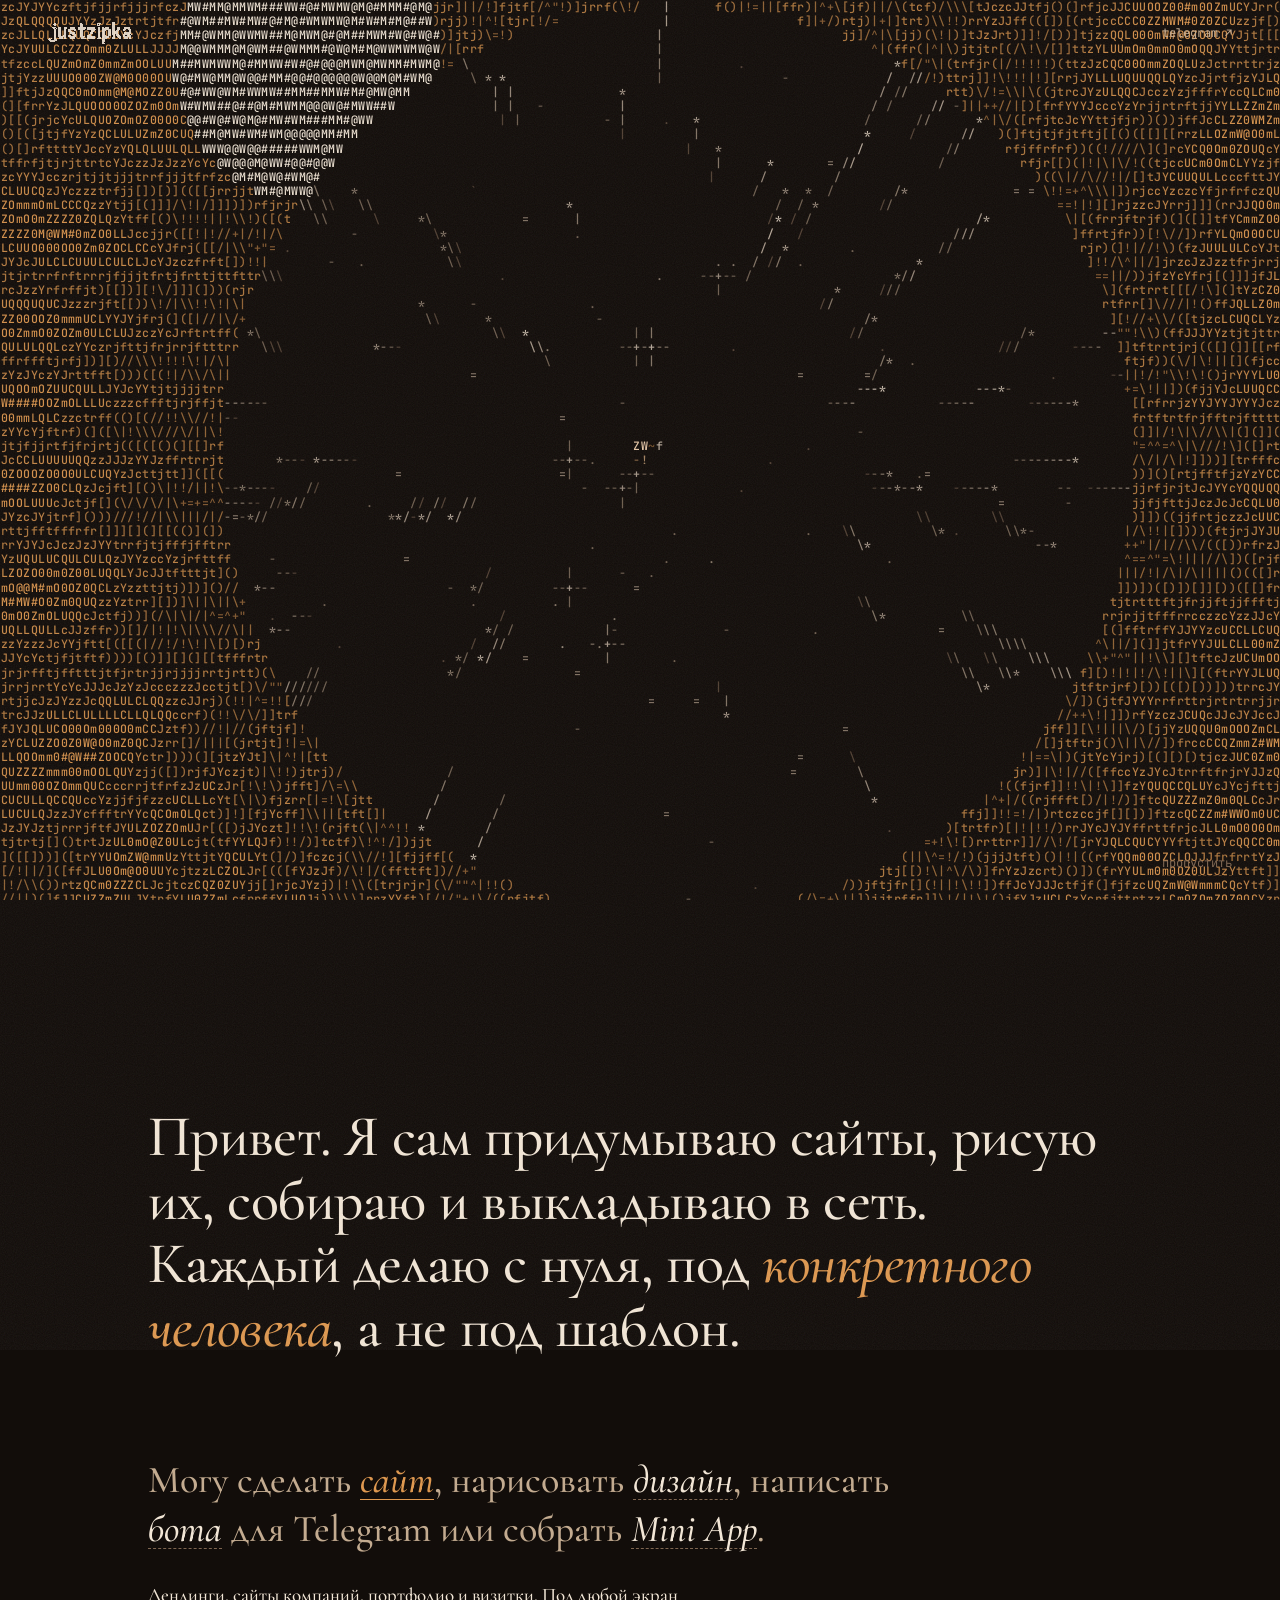
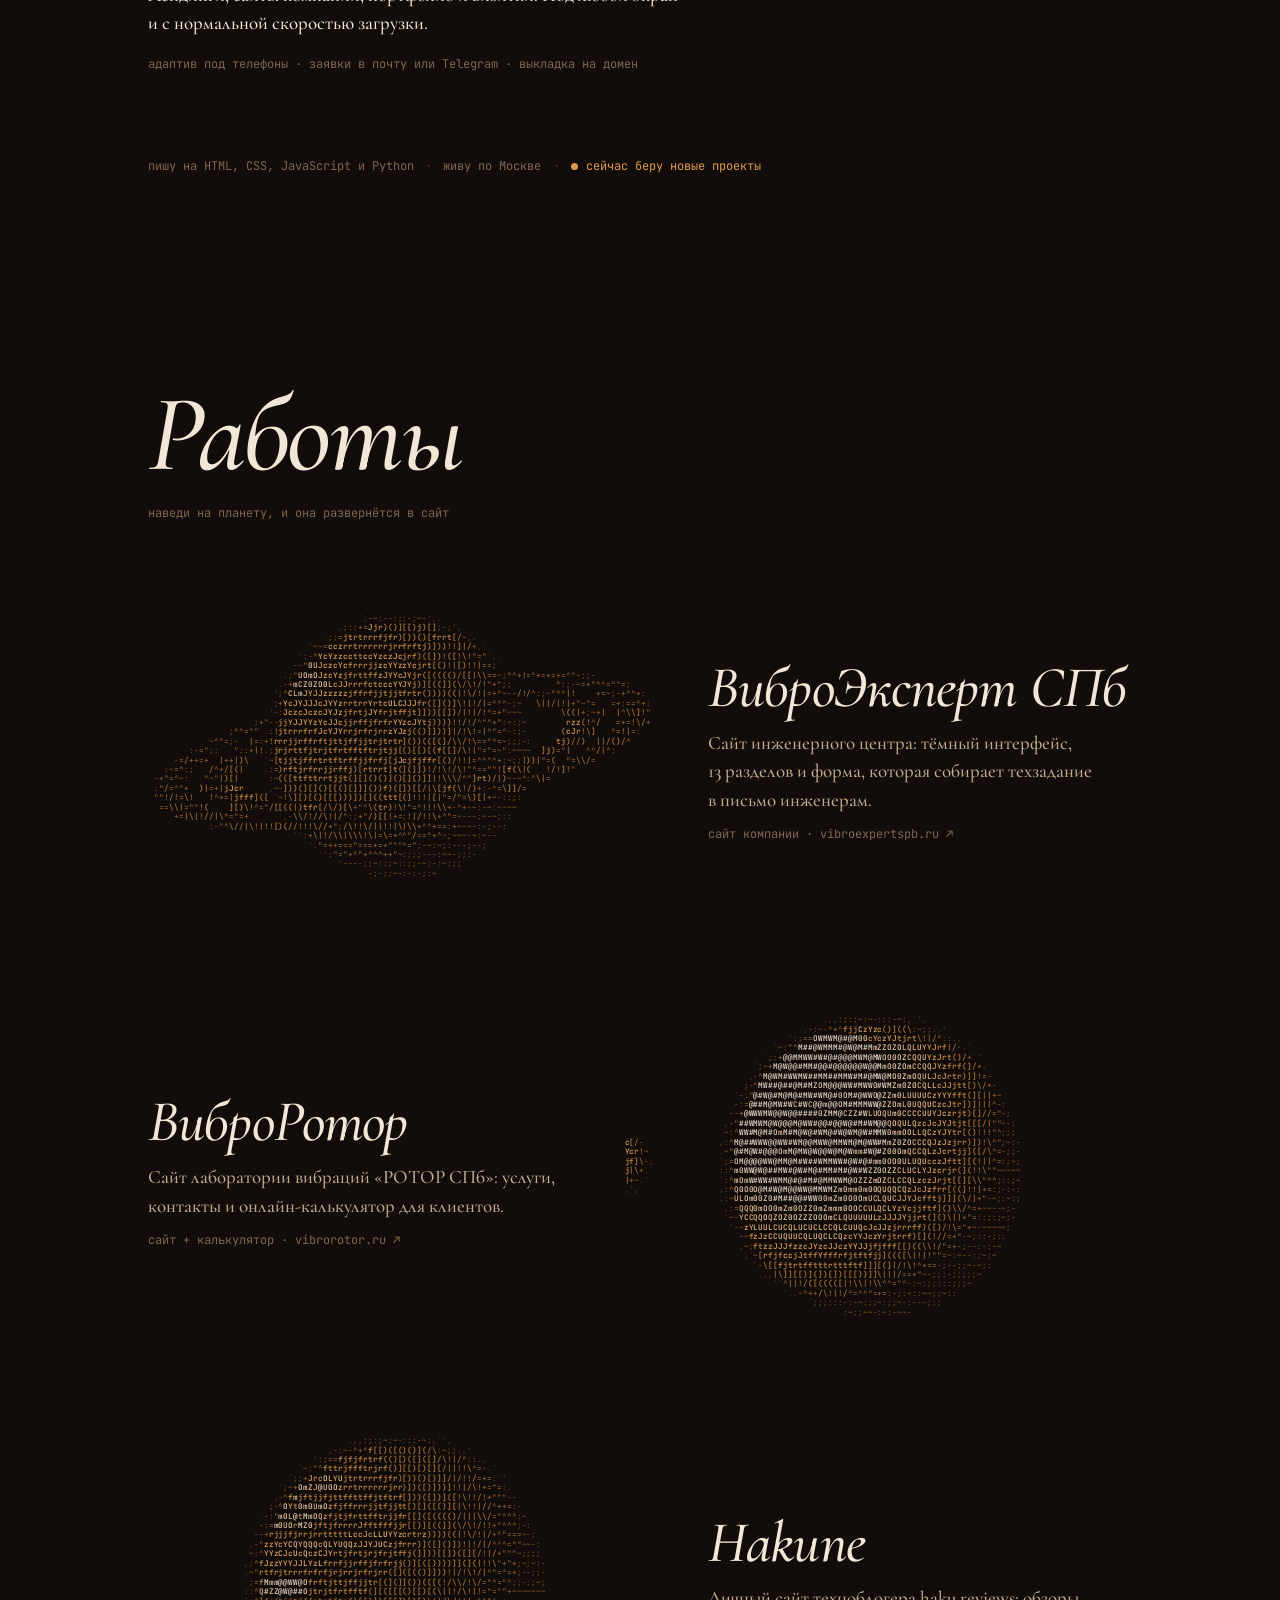
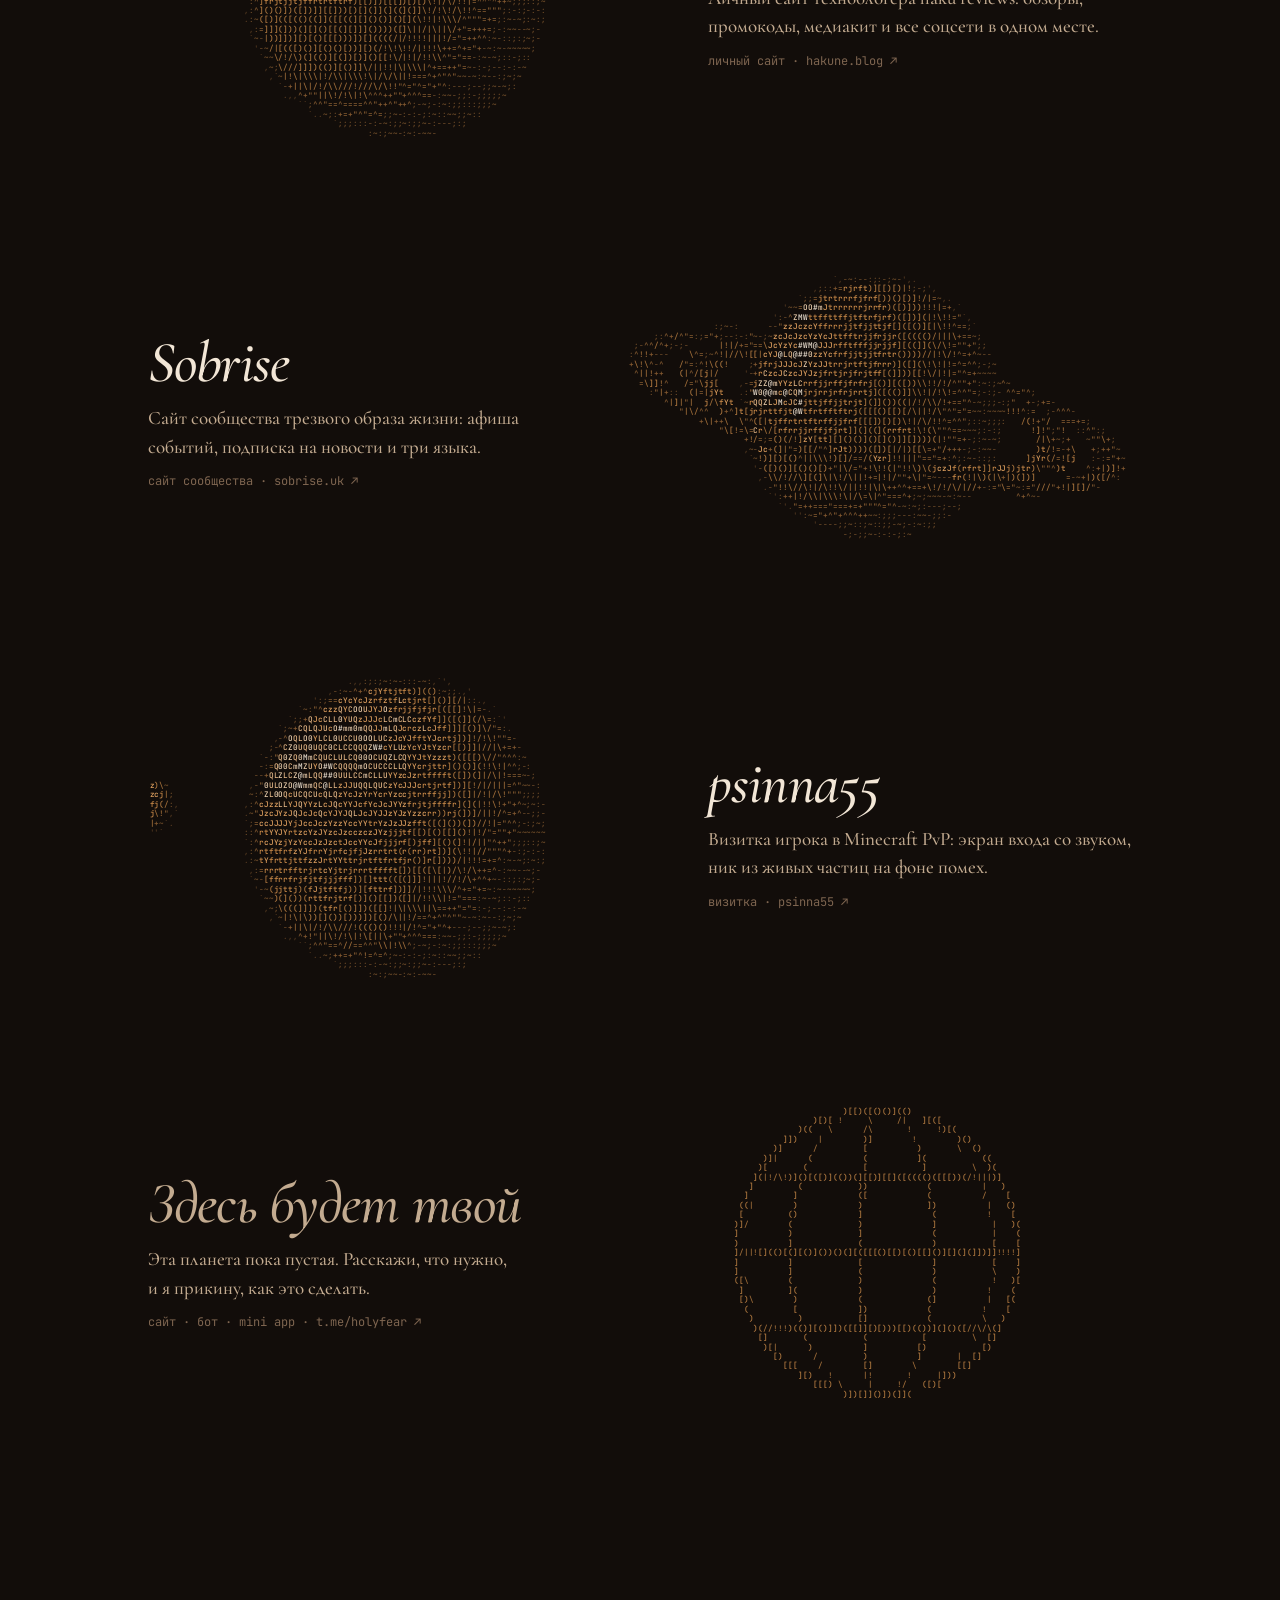
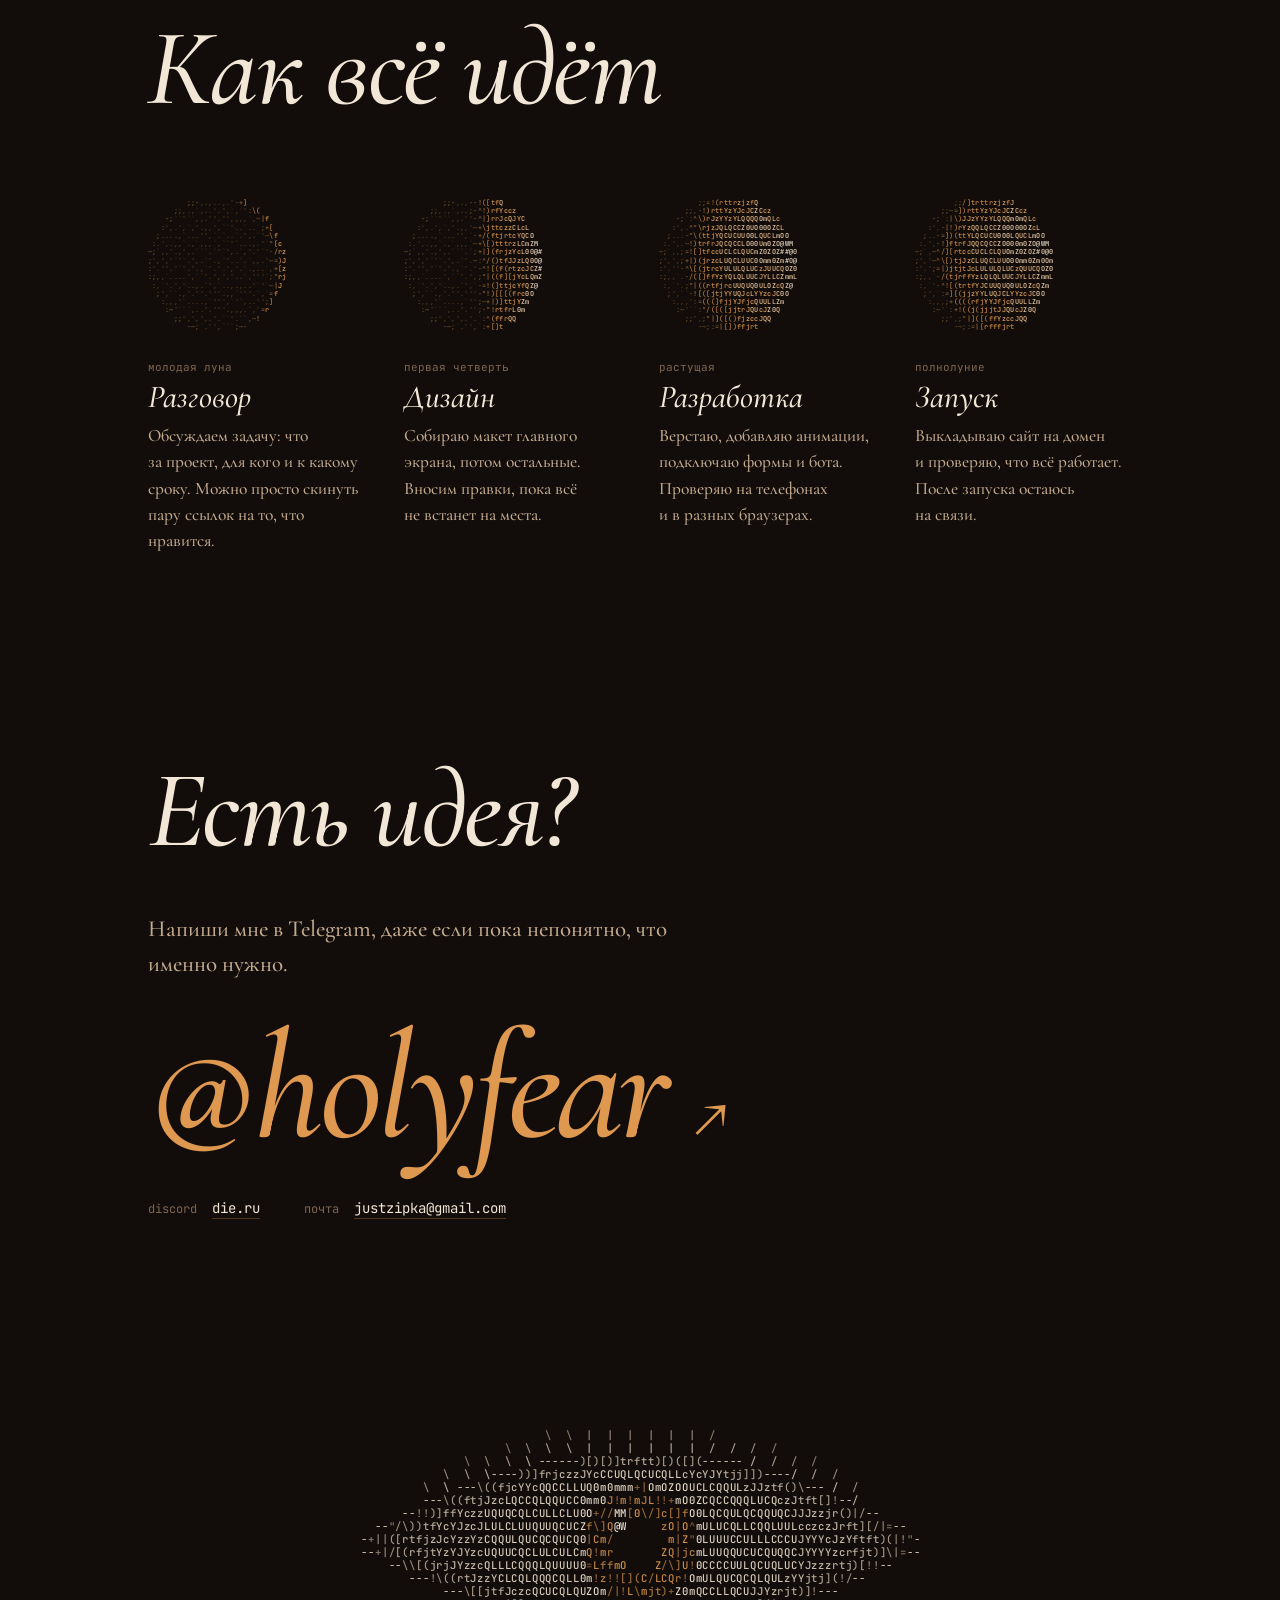
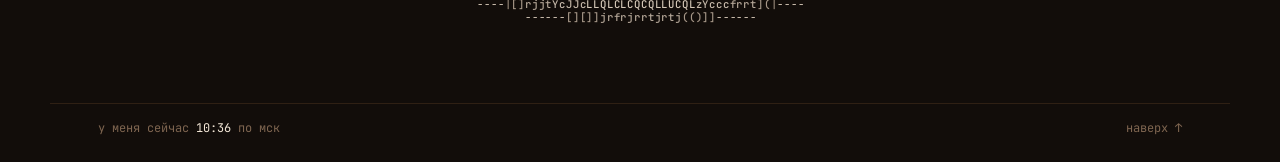
==== commit f8e9eecb: "After the intro the page stays in space: planets for works, moon phases for steps Co-Authored-By: Cl" ====
--- a/index.html
+++ b/index.html
@@ -28,9 +28,9 @@
 
 <link rel="preconnect" href="https://fonts.googleapis.com">
 <link rel="preconnect" href="https://fonts.gstatic.com" crossorigin>
-<link rel="stylesheet" href="https://fonts.googleapis.com/css2?family=Tektur:wdth,wght@75..100,500..900&family=JetBrains+Mono:ital,wght@0,400..600;1,400&family=Pixelify+Sans:wght@500..700&display=swap">
-<link rel="stylesheet" href="assets/css/site.css?v=a3494633">
-<script defer src="assets/js/site.js?v=a3494633"></script>
+<link rel="stylesheet" href="https://fonts.googleapis.com/css2?family=Cormorant+Garamond:ital,wght@0,500;0,600;1,500;1,600&family=JetBrains+Mono:wght@400..600&display=swap">
+<link rel="stylesheet" href="assets/css/site.css?v=c0ab9b5f">
+<script defer src="assets/js/site.js?v=c0ab9b5f"></script>
 
 <script type="application/ld+json">
 {
@@ -47,8 +47,6 @@
 </script>
 </head>
 <body>
-
-<div class="progress" aria-hidden="true"><span id="progress"></span></div>
 
 <header class="nav">
   <a class="brand" href="#top" aria-label="justzipka, наверх">
@@ -70,91 +68,69 @@
     <button class="hero__skip" type="button">пропустить</button>
   </section>
 
-  <div class="nfo">
-    <section class="part" id="about">
-      <h2 class="rule"><span class="rule__n">01</span>обо мне<i class="rule__tail" aria-hidden="true"></i></h2>
-      <p class="nfo__lead">Каждый сайт сам придумываю, рисую, верстаю и выкладываю в сеть. Ещё пишу Telegram-ботов и Mini Apps.</p>
-      <dl class="kv">
-        <div><dt>стек</dt><dd>HTML, CSS, JavaScript, Python</dd></div>
-        <div><dt>часовой пояс</dt><dd>МСК, UTC+3</dd></div>
-        <div><dt>статус</dt><dd class="ok">беру новые проекты</dd></div>
-      </dl>
+  <div class="sky">
+    <section class="hello" id="about">
+      <p class="hello__txt">Привет. Я&nbsp;сам придумываю сайты, рисую их, собираю и&nbsp;выкладываю в&nbsp;сеть. Каждый делаю с&nbsp;нуля, под&nbsp;<em>конкретного человека</em>, а&nbsp;не&nbsp;под&nbsp;шаблон.</p>
+
+      <p class="say" id="services">Могу сделать <button class="w is-on" type="button" aria-expanded="true">сайт</button>, нарисовать <button class="w" type="button" aria-expanded="false">дизайн</button>, написать <button class="w" type="button" aria-expanded="false">бота</button> для&nbsp;Telegram или собрать <button class="w" type="button" aria-expanded="false">Mini App</button>.</p>
+      <div class="say__out">
+        <div class="say__item is-on"><p>Лендинги, сайты компаний, портфолио и&nbsp;визитки. Под&nbsp;любой экран и&nbsp;с&nbsp;нормальной скоростью загрузки.</p><span>адаптив под телефоны · заявки в почту или Telegram · выкладка на домен</span></div>
+        <div class="say__item"><p>Рисую интерфейс с&nbsp;нуля: сетка, шрифты, цвет, анимации. Макет сразу продуман под&nbsp;вёрстку, без&nbsp;сюрпризов.</p><span>UI и типографика · моушн и микроанимации</span></div>
+        <div class="say__item"><p>Боты, которые принимают заявки, записывают клиентов и&nbsp;присылают уведомления. Работают сами, пока ты&nbsp;занят делом.</p><span>заявки и запись · уведомления и рассылки · связка с сайтом</span></div>
+        <div class="say__item"><p>Приложения прямо внутри Telegram. Открываются из&nbsp;чата с&nbsp;ботом, выглядят и&nbsp;работают как сайт.</p><span>каталоги, запись, личные кабинеты · вход без регистрации</span></div>
+      </div>
+
+      <p class="meta">пишу на HTML, CSS, JavaScript и Python <i>·</i> живу по Москве <i>·</i> <span class="ok">сейчас беру новые проекты</span></p>
     </section>
 
-    <section class="part" id="services">
-      <h2 class="rule"><span class="rule__n">02</span>что делаю<i class="rule__tail" aria-hidden="true"></i></h2>
-      <details class="tree" open>
-        <summary>сайты</summary>
-        <p>Лендинги, сайты компаний, портфолио и визитки. Под любой экран и с нормальной скоростью загрузки.</p>
-        <ul><li>адаптив под телефоны</li><li>формы заявок в почту или Telegram</li><li>выкладка на домен</li></ul>
-      </details>
-      <details class="tree">
-        <summary>дизайн</summary>
-        <p>Рисую интерфейс с нуля: сетка, шрифты, цвет, анимации. Макет сразу продуман под вёрстку, без сюрпризов.</p>
-        <ul><li>UI и типографика</li><li>моушн и микроанимации</li></ul>
-      </details>
-      <details class="tree">
-        <summary>telegram-боты</summary>
-        <p>Боты, которые принимают заявки, записывают клиентов и присылают уведомления. Работают сами, пока ты занят делом.</p>
-        <ul><li>заявки и запись</li><li>уведомления и рассылки</li><li>связка с сайтом</li></ul>
-      </details>
-      <details class="tree">
-        <summary>mini apps</summary>
-        <p>Приложения прямо внутри Telegram. Открываются из чата с ботом, выглядят и работают как сайт.</p>
-        <ul><li>каталоги, запись, личные кабинеты</li><li>вход без регистрации</li></ul>
-      </details>
-    </section>
-
-    <section class="part" id="works">
-      <h2 class="rule"><span class="rule__n">03</span>работы<i class="rule__tail" aria-hidden="true"></i></h2>
-      <p class="nfo__note"><span class="h">наведи на картинку, и она проявится</span><span class="t">картинка проявится, когда докрутишь до неё</span></p>
-      <ol class="rel">
-        <li><a class="rel__a" href="https://vibroexpertspb.ru/" target="_blank" rel="noopener">
-          <span class="rel__pic"><img src="assets/works/vibroexpert.webp" alt="" loading="lazy" width="640" height="400"><canvas class="rel__ascii" aria-hidden="true"></canvas></span>
-          <span class="rel__txt"><span class="rel__n">01</span><b>ВиброЭксперт СПб</b><span class="rel__d">Сайт инженерного центра: тёмный интерфейс, 13 разделов и форма, которая собирает техзадание в письмо инженерам.</span><span class="rel__m">сайт компании · vibroexpertspb.ru ↗</span></span>
+    <section class="works" id="works">
+      <h2 class="h">Работы <small><span class="h-hov">наведи на планету, и она развернётся в сайт</span><span class="h-tap">планета развернётся в сайт, когда докрутишь до неё</span></small></h2>
+      <ol class="orbs">
+        <li class="orb" data-ring data-tilt="-.18"><a href="https://vibroexpertspb.ru/" target="_blank" rel="noopener">
+          <span class="orb__pic"><canvas class="orb__cv" aria-hidden="true"></canvas><img src="assets/works/vibroexpert.webp" alt="Скриншот сайта ВиброЭксперт СПб" width="640" height="400"></span>
+          <span class="orb__txt"><b>ВиброЭксперт СПб</b><span class="orb__d">Сайт инженерного центра: тёмный интерфейс, 13&nbsp;разделов и&nbsp;форма, которая собирает техзадание в&nbsp;письмо инженерам.</span><span class="orb__m">сайт компании · vibroexpertspb.ru ↗</span></span>
         </a></li>
-        <li><a class="rel__a" href="https://vibrorotor.ru/" target="_blank" rel="noopener">
-          <span class="rel__pic"><img src="assets/works/vibrorotor.webp" alt="" loading="lazy" width="640" height="400"><canvas class="rel__ascii" aria-hidden="true"></canvas></span>
-          <span class="rel__txt"><span class="rel__n">02</span><b>ВиброРотор</b><span class="rel__d">Сайт лаборатории вибраций «РОТОР СПб»: услуги, контакты и онлайн-калькулятор для клиентов.</span><span class="rel__m">сайт + калькулятор · vibrorotor.ru ↗</span></span>
+        <li class="orb" data-moon data-tilt=".12"><a href="https://vibrorotor.ru/" target="_blank" rel="noopener">
+          <span class="orb__pic"><canvas class="orb__cv" aria-hidden="true"></canvas><img src="assets/works/vibrorotor.webp" alt="Скриншот сайта ВиброРотор" width="640" height="400"></span>
+          <span class="orb__txt"><b>ВиброРотор</b><span class="orb__d">Сайт лаборатории вибраций «РОТОР СПб»: услуги, контакты и&nbsp;онлайн-калькулятор для&nbsp;клиентов.</span><span class="orb__m">сайт + калькулятор · vibrorotor.ru ↗</span></span>
         </a></li>
-        <li><a class="rel__a" href="https://hakune.blog/" target="_blank" rel="noopener">
-          <span class="rel__pic"><img src="assets/works/hakune.webp" alt="" loading="lazy" width="640" height="400"><canvas class="rel__ascii" aria-hidden="true"></canvas></span>
-          <span class="rel__txt"><span class="rel__n">03</span><b>Hakune</b><span class="rel__d">Личный сайт техноблогера haku reviews: обзоры, промокоды, медиакит и все соцсети в одном месте.</span><span class="rel__m">личный сайт · hakune.blog ↗</span></span>
+        <li class="orb" data-tilt="-.08"><a href="https://hakune.blog/" target="_blank" rel="noopener">
+          <span class="orb__pic"><canvas class="orb__cv" aria-hidden="true"></canvas><img src="assets/works/hakune.webp" alt="Скриншот сайта Hakune" width="640" height="400"></span>
+          <span class="orb__txt"><b>Hakune</b><span class="orb__d">Личный сайт техноблогера haku reviews: обзоры, промокоды, медиакит и&nbsp;все соцсети в&nbsp;одном месте.</span><span class="orb__m">личный сайт · hakune.blog ↗</span></span>
         </a></li>
-        <li><a class="rel__a" href="https://sobrise.uk/" target="_blank" rel="noopener">
-          <span class="rel__pic"><img src="assets/works/sobrise.webp" alt="" loading="lazy" width="640" height="400"><canvas class="rel__ascii" aria-hidden="true"></canvas></span>
-          <span class="rel__txt"><span class="rel__n">04</span><b>Sobrise</b><span class="rel__d">Сайт сообщества трезвого образа жизни: афиша событий, подписка на новости и три языка.</span><span class="rel__m">сайт сообщества · sobrise.uk ↗</span></span>
+        <li class="orb" data-ring data-tilt=".22"><a href="https://sobrise.uk/" target="_blank" rel="noopener">
+          <span class="orb__pic"><canvas class="orb__cv" aria-hidden="true"></canvas><img src="assets/works/sobrise.webp" alt="Скриншот сайта Sobrise" width="640" height="400"></span>
+          <span class="orb__txt"><b>Sobrise</b><span class="orb__d">Сайт сообщества трезвого образа жизни: афиша событий, подписка на&nbsp;новости и&nbsp;три языка.</span><span class="orb__m">сайт сообщества · sobrise.uk ↗</span></span>
         </a></li>
-        <li><a class="rel__a" href="https://zxcozonofficial-dev.github.io/psinna55/" target="_blank" rel="noopener">
-          <span class="rel__pic"><img src="assets/works/psinna55.webp" alt="" loading="lazy" width="640" height="400"><canvas class="rel__ascii" aria-hidden="true"></canvas></span>
-          <span class="rel__txt"><span class="rel__n">05</span><b>psinna55</b><span class="rel__d">Визитка игрока в Minecraft PvP: экран входа со звуком, ник из живых частиц на фоне помех.</span><span class="rel__m">визитка · psinna55 ↗</span></span>
+        <li class="orb" data-moon data-tilt="-.2"><a href="https://zxcozonofficial-dev.github.io/psinna55/" target="_blank" rel="noopener">
+          <span class="orb__pic"><canvas class="orb__cv" aria-hidden="true"></canvas><img src="assets/works/psinna55.webp" alt="Скриншот сайта psinna55" width="640" height="400"></span>
+          <span class="orb__txt"><b>psinna55</b><span class="orb__d">Визитка игрока в&nbsp;Minecraft PvP: экран входа со&nbsp;звуком, ник из&nbsp;живых частиц на&nbsp;фоне помех.</span><span class="orb__m">визитка · psinna55 ↗</span></span>
         </a></li>
-        <li><a class="rel__a rel__a--you" href="https://t.me/holyfear" target="_blank" rel="noopener">
-          <span class="rel__pic"><canvas class="rel__ascii" data-empty aria-hidden="true"></canvas></span>
-          <span class="rel__txt"><span class="rel__n">06</span><b>Твой проект<span class="caret">_</span></b><span class="rel__d">Расскажи, что нужно, и я прикину, как это сделать.</span><span class="rel__m">сайт · бот · mini app · t.me/holyfear ↗</span></span>
+        <li class="orb orb--you"><a href="https://t.me/holyfear" target="_blank" rel="noopener">
+          <span class="orb__pic"><canvas class="orb__cv" aria-hidden="true"></canvas></span>
+          <span class="orb__txt"><b>Здесь будет твой</b><span class="orb__d">Эта планета пока пустая. Расскажи, что нужно, и&nbsp;я&nbsp;прикину, как это сделать.</span><span class="orb__m">сайт · бот · mini app · t.me/holyfear ↗</span></span>
         </a></li>
       </ol>
     </section>
 
-    <section class="part" id="process">
-      <h2 class="rule"><span class="rule__n">04</span>как работаю<i class="rule__tail" aria-hidden="true"></i></h2>
-      <ol class="flow">
-        <li><b>разговор</b><p>Обсуждаем задачу: что за проект, для кого и к какому сроку. Можно просто скинуть пару ссылок на то, что нравится.</p></li>
-        <li><b>дизайн</b><p>Собираю макет главного экрана, потом остальные. Вносим правки, пока всё не встанет на места.</p></li>
-        <li><b>разработка</b><p>Верстаю, добавляю анимации, подключаю формы и бота. Проверяю на телефонах и в разных браузерах.</p></li>
-        <li><b>запуск</b><p>Выкладываю сайт на домен и проверяю, что всё работает. После запуска остаюсь на связи.</p></li>
+    <section class="phases" id="process">
+      <h2 class="h">Как всё идёт</h2>
+      <ol class="moons">
+        <li><canvas class="moon" data-phase="2.45" aria-hidden="true"></canvas><small>молодая луна</small><b>Разговор</b><p>Обсуждаем задачу: что за&nbsp;проект, для&nbsp;кого и&nbsp;к&nbsp;какому сроку. Можно просто скинуть пару ссылок на&nbsp;то, что нравится.</p></li>
+        <li><canvas class="moon" data-phase="1.57" aria-hidden="true"></canvas><small>первая четверть</small><b>Дизайн</b><p>Собираю макет главного экрана, потом остальные. Вносим правки, пока всё не&nbsp;встанет на&nbsp;места.</p></li>
+        <li><canvas class="moon" data-phase=".8" aria-hidden="true"></canvas><small>растущая</small><b>Разработка</b><p>Верстаю, добавляю анимации, подключаю формы и&nbsp;бота. Проверяю на&nbsp;телефонах и&nbsp;в&nbsp;разных браузерах.</p></li>
+        <li><canvas class="moon" data-phase="0" aria-hidden="true"></canvas><small>полнолуние</small><b>Запуск</b><p>Выкладываю сайт на&nbsp;домен и&nbsp;проверяю, что всё работает. После запуска остаюсь на&nbsp;связи.</p></li>
       </ol>
     </section>
 
-    <section class="part" id="contact">
-      <h2 class="rule"><span class="rule__n">05</span>связь<i class="rule__tail" aria-hidden="true"></i></h2>
-      <p class="nfo__lead">Есть проект или просто идея?</p>
-      <a class="call" href="https://t.me/holyfear" target="_blank" rel="noopener">Пиши в Telegram <span>↗</span></a>
-      <dl class="kv kv--links">
-        <div><dt>telegram</dt><dd><a href="https://t.me/holyfear" target="_blank" rel="noopener">@holyfear</a><button type="button" data-copy="@holyfear">копировать</button></dd></div>
-        <div><dt>discord</dt><dd><a href="https://discord.com/users/1243462258395451487" target="_blank" rel="noopener">die.ru</a><button type="button" data-copy="die.ru">копировать</button></dd></div>
-        <div><dt>почта</dt><dd><a href="mailto:justzipka@gmail.com">justzipka@gmail.com</a><button type="button" data-copy="justzipka@gmail.com">копировать</button></dd></div>
-      </dl>
+    <section class="contact" id="contact">
+      <h2 class="h">Есть идея?</h2>
+      <p class="contact__lead">Напиши мне в&nbsp;Telegram, даже если пока непонятно, что именно нужно.</p>
+      <a class="big" href="https://t.me/holyfear" target="_blank" rel="noopener">@holyfear<span>↗</span></a>
+      <ul class="alt">
+        <li>discord <button type="button" data-copy="die.ru">die.ru</button></li>
+        <li>почта <button type="button" data-copy="justzipka@gmail.com">justzipka@gmail.com</button></li>
+      </ul>
     </section>
   </div>
 </main>
--- a/assets/css/site.css
+++ b/assets/css/site.css
@@ -9,12 +9,9 @@
   --line-2: rgba(222, 152, 80, .3);
   --acc: #de9850;
   --acc-glow: rgba(222, 152, 80, .5);
-  --nav-bg: rgba(18, 13, 10, .8);
   --sans: "JetBrains Mono", ui-monospace, monospace;
   --mono: "JetBrains Mono", ui-monospace, monospace;
-  --px: "Pixelify Sans", var(--mono);
-  --display: "Tektur", var(--mono);
-  --mark: var(--display);
+  --serif: "Cormorant Garamond", "Cormorant", Georgia, serif;
   --gut: clamp(16px, 4vw, 48px);
   --max: 1180px;
   --hem: none;
@@ -52,30 +49,22 @@
   66% { transform: translate(2%, -3%); }
 }
 
-.progress { position: fixed; inset: 0 0 auto; height: 2px; z-index: 60; }
-.progress span { display: block; height: 100%; width: 0; background: var(--acc); }
-
 .nav {
-  position: fixed;
+  position: absolute;
   inset: 0 0 auto;
   z-index: 50;
-  height: 64px;
-  padding: 0 var(--gut);
-  display: grid;
-  grid-template-columns: auto 1fr auto;
+  padding: 22px var(--gut);
+  display: flex;
+  justify-content: space-between;
   align-items: center;
-  border-bottom: 1px solid var(--line);
-  background: var(--nav-bg);
-  backdrop-filter: blur(10px);
-  -webkit-backdrop-filter: blur(10px);
-  font: 400 13px/1 var(--mono);
-}
+  font: 400 12px/1 var(--mono);
+  pointer-events: none;
+}
+.nav > * { pointer-events: auto; }
 .brand { display: flex; align-items: center; }
-.brand__logo { width: 92px; height: auto; fill: var(--ink); shape-rendering: crispEdges; }
-
-.nav__end { justify-self: end; display: flex; align-items: center; gap: 18px; }
-.nav__tg { color: var(--acc); border-bottom: 1px solid var(--line-2); padding-bottom: 2px; transition: border-color .2s; }
-.nav__tg:hover { border-color: var(--ink); }
+.brand__logo { width: 84px; height: auto; fill: var(--ink); shape-rendering: crispEdges; opacity: .9; }
+.nav__tg { color: var(--ink-2); transition: color .2s; }
+.nav__tg:hover { color: var(--acc); }
 
 .sr {
   position: absolute;
@@ -121,12 +110,10 @@
   display: inline-flex;
   align-items: baseline;
   gap: 12px;
-  font: 700 clamp(24px, 2.8vw, 34px)/1 var(--display);
-  font-stretch: 80%;
-  letter-spacing: -.01em;
+  font: italic 500 clamp(30px, 3.4vw, 44px)/1 var(--serif);
+  letter-spacing: -.015em;
   color: var(--acc);
-  border-bottom: 2px solid currentColor;
-  padding-bottom: 4px;
+  text-shadow: 0 0 10px var(--bg), 0 0 3px var(--bg);
   transition: gap .25s;
 }
 .hero__link:hover { gap: 20px; }
@@ -147,158 +134,157 @@
 .hero__skip:hover { color: var(--ink); }
 .hero.is-done .hero__skip, .hero:not(.eye-on) .hero__skip { opacity: 0; pointer-events: none; }
 
-/* everything after the intro reads like an .nfo file: one monospace column, ascii rules, nothing floating */
-.nfo {
-  max-width: 860px;
+/* after the intro the page keeps the same sky: no boxes, no frames, just type and ascii bodies */
+.sky {
+  max-width: 1080px;
   margin: 0 auto;
   padding: 0 var(--gut);
-  font: 400 14px/1.65 var(--mono);
-}
-.part { padding-top: clamp(80px, 12vw, 150px); }
-
-.rule {
-  display: flex;
-  align-items: baseline;
-  gap: 1ch;
-  margin: 0 0 34px;
-  font: 400 13px/1 var(--mono);
-  color: var(--ink);
-  white-space: nowrap;
-  overflow: hidden;
-}
-.rule::before { content: "──["; color: var(--ink-3); order: -2; }
-.rule__n { order: -1; color: var(--acc); }
-.rule__n::after { content: " ]──"; color: var(--ink-3); }
-.rule__tail { flex: 1; min-width: 0; overflow: hidden; color: var(--ink-3); font-style: normal; }
-.rule__tail::before {
-  content: "────────────────────────────────────────────────────────────────────────────────────────────────────────────────";
-  display: block;
-  clip-path: inset(0 0 0 0);
-  transition: clip-path 1.1s steps(28);
-}
-.js .rule:not(.is-in) .rule__tail::before { clip-path: inset(0 100% 0 0); }
-
-.nfo__lead { margin: 0 0 30px; font: 400 clamp(19px, 2.3vw, 24px)/1.45 var(--mono); letter-spacing: -.02em; color: var(--ink); max-width: 30em; }
-.nfo__note { margin: -14px 0 26px; color: var(--ink-3); font-size: 12px; }
-.nfo__note .t { display: none; }
-@media (hover: none) { .nfo__note .h { display: none; } .nfo__note .t { display: inline; } }
-
-/* key ........ value */
-.kv { margin: 0; }
-.kv div { display: flex; align-items: baseline; gap: 1ch; padding: 5px 0; }
-.kv dt { flex: none; color: var(--ink-3); }
-.kv div::after {
-  content: "................................................................................................................";
-  order: 1;
-  flex: 1;
-  min-width: 2ch;
-  overflow: hidden;
-  white-space: nowrap;
-  color: var(--line-2);
-}
-.kv dd { order: 2; flex: none; margin: 0; display: flex; align-items: baseline; gap: 2ch; }
-.kv .ok { color: var(--acc); }
-.kv .ok::before { content: "* "; animation: blink 1.4s steps(1) infinite; }
-.kv a:hover { color: var(--acc); }
-.kv button {
+  font: 500 19px/1.5 var(--serif);
+}
+.hello, .works, .phases, .contact { padding-top: clamp(110px, 16vw, 210px); }
+
+.hello__txt {
+  margin: 0;
+  max-width: 16.5em;
+  font: 500 clamp(32px, 4.6vw, 58px)/1.1 var(--serif);
+  letter-spacing: -.012em;
+  text-wrap: pretty;
+}
+.hello__txt em, .say .w.is-on, .h em { font-style: italic; color: var(--acc); }
+
+.say {
+  margin: clamp(56px, 8vw, 96px) 0 0;
+  max-width: 21em;
+  font: 500 clamp(25px, 3.1vw, 38px)/1.3 var(--serif);
+  color: var(--ink-2);
+}
+.w {
   padding: 0;
   background: none;
   border: 0;
   font: inherit;
-  font-size: 12px;
-  color: var(--ink-3);
+  font-style: italic;
+  color: var(--ink);
   cursor: pointer;
-}
-.kv button::before { content: "["; }
-.kv button::after { content: "]"; }
-.kv button:hover { color: var(--ink); }
-.kv button.is-done { color: var(--acc); }
-
-/* services as a folder tree */
-.tree { border-left: 1px dashed var(--line-2); margin-left: .5ch; }
-.tree summary {
-  list-style: none;
-  display: flex;
-  align-items: baseline;
-  gap: 1.2ch;
-  padding: 10px 0 10px 0;
-  font: 400 clamp(22px, 3vw, 30px)/1.2 var(--mono);
-  letter-spacing: -.03em;
-  color: var(--ink-2);
-  cursor: pointer;
-  transition: color .2s;
-}
-.tree summary::-webkit-details-marker { display: none; }
-.tree summary::before { content: "├─[+]"; font-size: 14px; letter-spacing: 0; color: var(--ink-3); margin-left: -.5ch; }
-.tree:last-of-type summary::before { content: "└─[+]"; }
-.tree[open] summary { color: var(--acc); }
-.tree[open] summary::before { content: "├─[-]"; color: var(--acc); }
-.tree:last-of-type[open] summary::before { content: "└─[-]"; }
-.tree summary:hover { color: var(--ink); }
-.tree p { margin: 2px 0 10px 7ch; max-width: 34em; color: var(--ink); }
-.tree ul { list-style: none; margin: 0 0 22px 7ch; padding: 0; color: var(--ink-3); }
-.tree li::before { content: "│  "; color: var(--line-2); }
-.tree li:last-child::before { content: "└─ "; }
-
-/* works: screenshots arrive as ascii and develop into the real picture */
-.rel { list-style: none; margin: 0; padding: 0; counter-reset: r; }
-.rel li + li { border-top: 1px dashed var(--line-2); }
-.rel__a { display: grid; grid-template-columns: minmax(0, 300px) 1fr; gap: 28px; align-items: start; padding: 26px 0; }
-.rel__pic { position: relative; display: block; aspect-ratio: 16 / 10; background: var(--bg-2); overflow: hidden; }
-.rel__pic img, .rel__ascii { position: absolute; inset: 0; width: 100%; height: 100%; display: block; }
-.rel__pic img { object-fit: cover; }
-.rel__ascii { background: var(--bg); transition: clip-path .7s steps(14); clip-path: inset(0 0 0 0); }
-.rel__a:hover .rel__ascii:not([data-empty]), .rel__a:focus-visible .rel__ascii:not([data-empty]), .rel li.is-dev .rel__ascii:not([data-empty]) { clip-path: inset(100% 0 0 0); }
-.rel__txt { display: grid; gap: 6px; padding-top: 2px; }
-.rel__n { color: var(--ink-3); font-size: 12px; }
-.rel__n::before { content: "#"; }
-.rel__txt b { font: 700 clamp(24px, 3vw, 32px)/1 var(--display); font-stretch: 80%; letter-spacing: -.01em; transition: color .2s; }
-.rel__d { color: var(--ink-2); max-width: 32em; }
-.rel__m { color: var(--ink-3); font-size: 12px; transition: color .2s; }
-.rel__a:hover b, .rel__a:hover .rel__m { color: var(--acc); }
-.rel__a--you b { color: var(--ink-2); }
-.caret { color: var(--acc); animation: blink 1s steps(1) infinite; }
-@keyframes blink { 50% { opacity: 0; } }
-
-/* process: a pipeline, arrows included */
-.flow { list-style: none; margin: 0; padding: 0; display: grid; grid-template-columns: repeat(4, 1fr); gap: 0 2ch; counter-reset: f; }
-.flow li { counter-increment: f; }
-.flow li::before { content: "0" counter(f) " ────>"; display: block; margin-bottom: 10px; color: var(--acc); white-space: nowrap; }
-.flow li:last-child::before { content: "0" counter(f) " ──> ✓"; }
-.flow b { display: block; margin-bottom: 6px; font-weight: 400; font-size: 17px; color: var(--ink); }
-.flow p { margin: 0; color: var(--ink-2); font-size: 13px; }
-
-.call {
+  text-decoration: underline 1px dashed var(--ink-3);
+  text-underline-offset: .18em;
+  transition: color .2s, text-decoration-color .2s;
+}
+.w:hover { color: var(--acc); text-decoration-color: var(--acc); }
+.w.is-on { text-decoration: underline 1px solid var(--acc); }
+
+.say__out { display: grid; margin-top: 26px; max-width: 31em; }
+.say__item {
+  grid-area: 1 / 1;
+  opacity: 0;
+  visibility: hidden;
+  transform: translateY(8px);
+  transition: opacity .35s, transform .35s, visibility 0s .35s;
+}
+.say__item.is-on { opacity: 1; visibility: visible; transform: none; transition: opacity .45s .05s, transform .45s .05s; }
+.say__item p { margin: 0 0 10px; color: var(--ink); }
+.say__item span { font: 400 12px/1.6 var(--mono); color: var(--ink-3); }
+
+.meta { margin: clamp(48px, 7vw, 80px) 0 0; font: 400 12px/1.8 var(--mono); color: var(--ink-3); }
+.meta i { font-style: normal; margin: 0 .6ch; color: var(--line-2); }
+.ok { color: var(--acc); white-space: nowrap; }
+.ok::before {
+  content: "";
+  display: inline-block;
+  width: 7px;
+  height: 7px;
+  margin-right: 8px;
+  border-radius: 50%;
+  background: var(--acc);
+  box-shadow: 0 0 0 0 var(--acc-glow);
+  animation: beat 2.2s infinite;
+}
+@keyframes beat { 0% { box-shadow: 0 0 0 0 var(--acc-glow); } 70%, 100% { box-shadow: 0 0 0 9px rgba(0, 0, 0, 0); } }
+
+.h {
+  margin: 0 0 clamp(36px, 6vw, 70px);
+  font: italic 500 clamp(52px, 8.5vw, 112px)/.95 var(--serif);
+  letter-spacing: -.02em;
+  color: var(--ink);
+}
+.h small { display: block; margin-top: 18px; font: 400 12px/1.5 var(--mono); letter-spacing: 0; color: var(--ink-3); }
+.h-tap { display: none; }
+@media (hover: none) { .h-hov { display: none; } .h-tap { display: inline; } }
+
+/* works are planets wrapped in their own screenshots; hover unrolls the sphere into the flat page */
+.orbs { list-style: none; margin: 0; padding: 0; display: grid; gap: clamp(56px, 8vw, 110px); }
+.orb a { display: grid; grid-template-columns: minmax(0, 1.2fr) minmax(0, 1fr); gap: clamp(22px, 4vw, 60px); align-items: center; }
+.orb:nth-child(even) a { grid-template-columns: minmax(0, 1fr) minmax(0, 1.2fr); }
+.orb:nth-child(even) .orb__pic { order: 2; }
+.orb__pic { position: relative; display: block; aspect-ratio: 16 / 10; }
+.orb__cv, .orb__pic img { position: absolute; inset: 0; width: 100%; height: 100%; display: block; }
+.orb__pic img { object-fit: cover; opacity: 0; transition: opacity .3s; border-radius: 3px; }
+.orb.is-flat .orb__pic img { opacity: 1; transition-duration: .5s; }
+.orb__txt { display: grid; gap: 12px; justify-items: start; }
+.orb__txt b { font: italic 500 clamp(36px, 4.6vw, 58px)/1 var(--serif); letter-spacing: -.015em; transition: color .25s; }
+.orb__d { color: var(--ink-2); max-width: 23em; }
+.orb__m { font: 400 12px/1.4 var(--mono); color: var(--ink-3); transition: color .25s; }
+.orb a:hover b, .orb a:focus-visible b, .orb.is-flat b { color: var(--acc); }
+.orb a:hover .orb__m, .orb.is-flat .orb__m { color: var(--ink-2); }
+.orb--you b { color: var(--ink-2); }
+
+/* the four steps are four phases of the moon */
+.moons { list-style: none; margin: 0; padding: 0; display: grid; grid-template-columns: repeat(4, minmax(0, 1fr)); gap: 40px clamp(20px, 3vw, 40px); }
+.moon { display: block; width: min(100%, 150px); aspect-ratio: 1; margin: 0 0 22px -6px; }
+.moons small { display: block; margin-bottom: 8px; font: 400 11px/1 var(--mono); color: var(--ink-3); }
+.moons b { display: block; margin-bottom: 10px; font: italic 500 32px/1 var(--serif); }
+.moons p { margin: 0; font-size: 17.5px; color: var(--ink-2); }
+
+.contact__lead { margin: -20px 0 30px; max-width: 24em; color: var(--ink-2); font-size: clamp(19px, 2vw, 23px); }
+.big {
   display: inline-flex;
   align-items: baseline;
-  gap: 14px;
-  margin: -12px 0 36px;
-  font: 700 clamp(34px, 6vw, 64px)/1 var(--display);
-  font-stretch: 80%;
-  letter-spacing: -.01em;
+  gap: .18em;
+  font: italic 500 clamp(56px, 12vw, 160px)/1 var(--serif);
+  letter-spacing: -.03em;
   color: var(--acc);
-}
-.call span { display: inline-block; transition: transform .25s; }
-.call:hover span { transform: translate(6px, -6px); }
-.kv--links { padding-bottom: clamp(60px, 9vw, 110px); }
+  transition: color .25s;
+}
+.big span { font-size: .45em; transition: transform .3s cubic-bezier(.2, .7, .2, 1); }
+.big:hover { color: var(--ink); }
+.big:hover span { transform: translate(.18em, -.18em); }
+.alt {
+  list-style: none;
+  margin: 36px 0 0;
+  padding: 0 0 clamp(90px, 12vw, 160px);
+  display: flex;
+  flex-wrap: wrap;
+  gap: 14px 44px;
+  font: 400 12px/1 var(--mono);
+  color: var(--ink-3);
+}
+.alt button {
+  margin-left: 1ch;
+  padding: 0 0 3px;
+  background: none;
+  border: 0;
+  border-bottom: 1px solid var(--line-2);
+  font: 400 14px/1 var(--mono);
+  color: var(--ink);
+  cursor: copy;
+  transition: color .2s, border-color .2s;
+}
+.alt button:hover { border-color: var(--ink); }
+.alt button.is-done { color: var(--acc); border-color: var(--acc); }
 
 @media (max-width: 760px) {
-  .rel__a { grid-template-columns: 1fr; gap: 14px; }
-  .flow { grid-template-columns: 1fr; gap: 22px; }
-  .flow li::before { content: "0" counter(f) " ──┐"; }
-  .flow li:last-child::before { content: "0" counter(f) " ──> ✓"; }
-  .flow li { padding-left: 0; }
-  .tree p, .tree ul { margin-left: 3ch; }
-  .kv--links div { flex-wrap: wrap; }
-  .kv--links div::after { display: none; }
-  .kv--links dt { width: 100%; }
+  .orb a, .orb:nth-child(even) a { grid-template-columns: 1fr; gap: 18px; }
+  .orb:nth-child(even) .orb__pic { order: 0; }
+  .moons { grid-template-columns: repeat(2, minmax(0, 1fr)); }
+  .moon { width: min(100%, 130px); }
+  .moons b { font-size: 27px; }
+  .moons p { font-size: 16.5px; }
 }
 @media (prefers-reduced-motion: reduce) {
-  .rule__tail::before, .rel__ascii { transition: none; }
-  .kv .ok::before { animation: none; }
-}
-
-.end { position: relative; overflow: hidden; border-top: 1px dashed var(--line-2); }
+  .ok::before { animation: none; }
+}
+
+.end { position: relative; overflow: hidden; }
 .end__in {
   position: relative;
   max-width: var(--max);
@@ -330,5 +316,5 @@
 }
 @media (prefers-reduced-motion: reduce) {
   html { scroll-behavior: auto; }
-  body::after, .caret { animation: none; }
-}
+  body::after { animation: none; }
+}
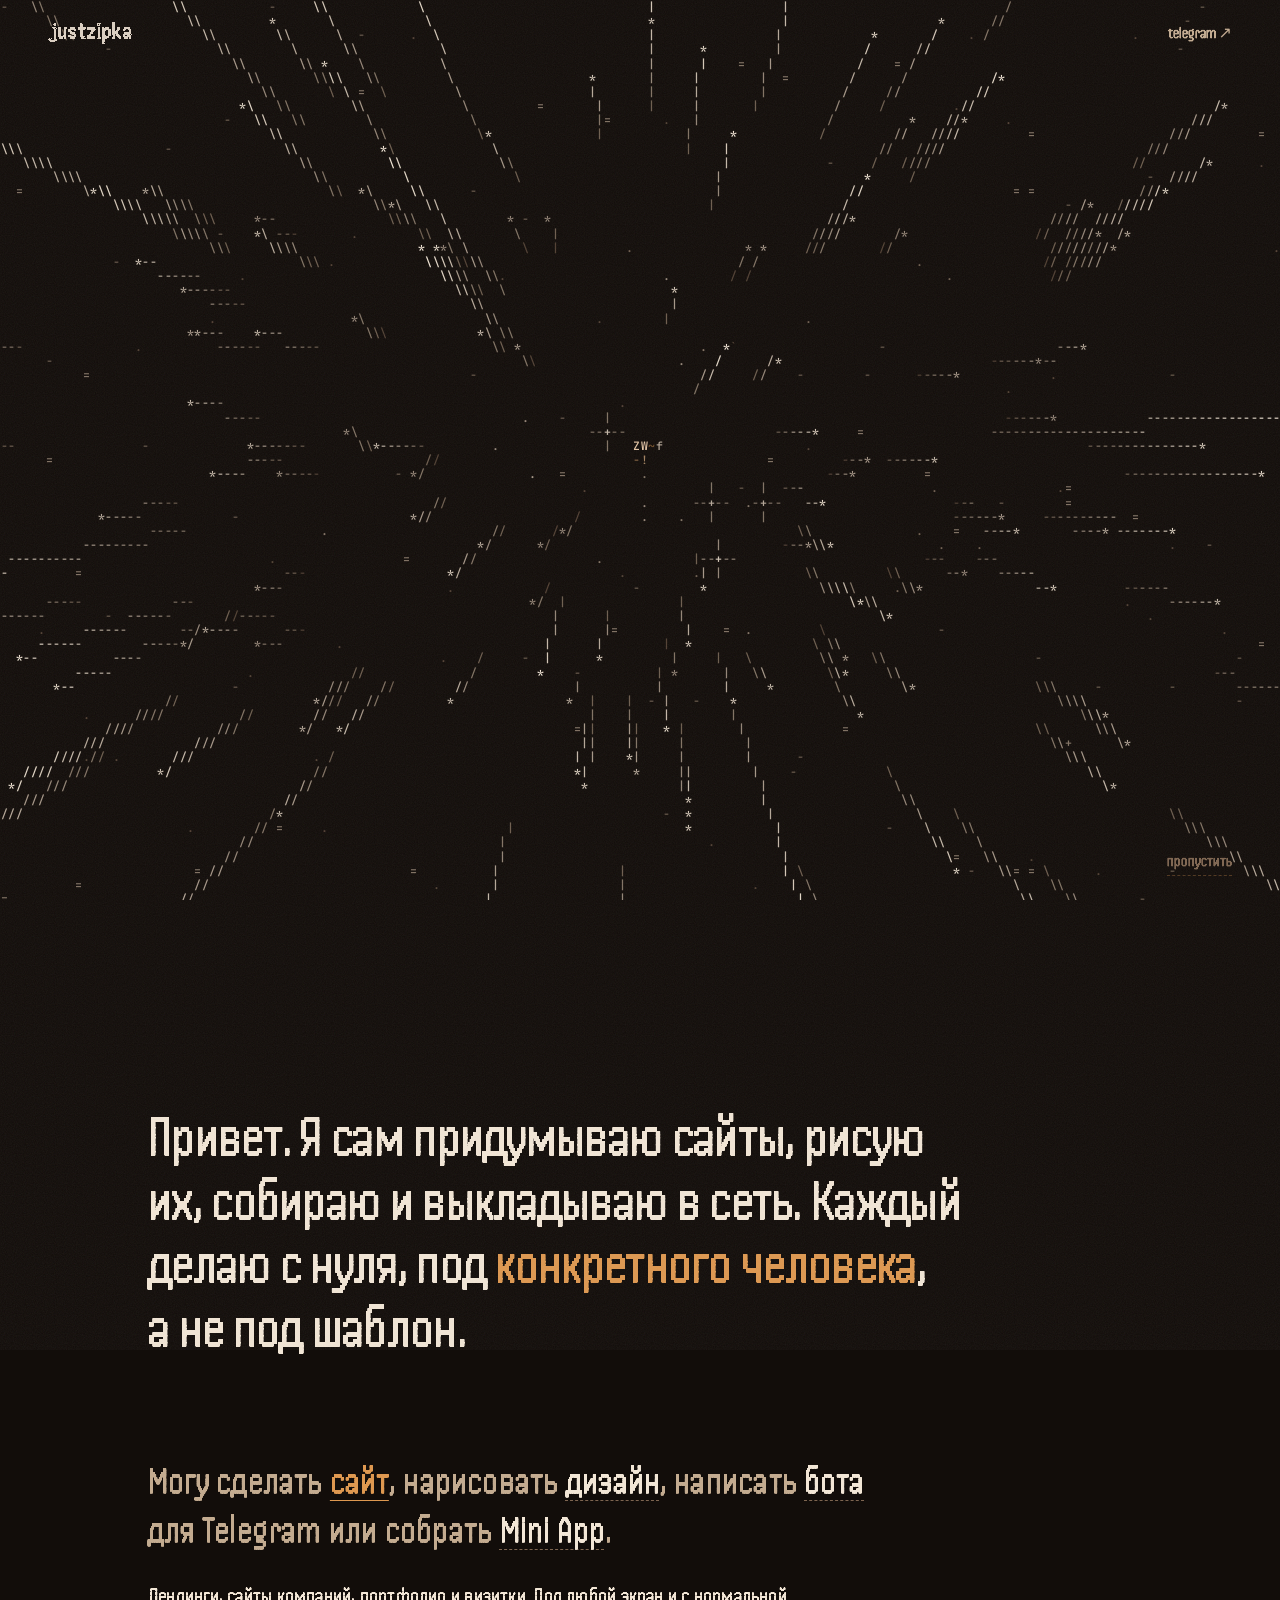
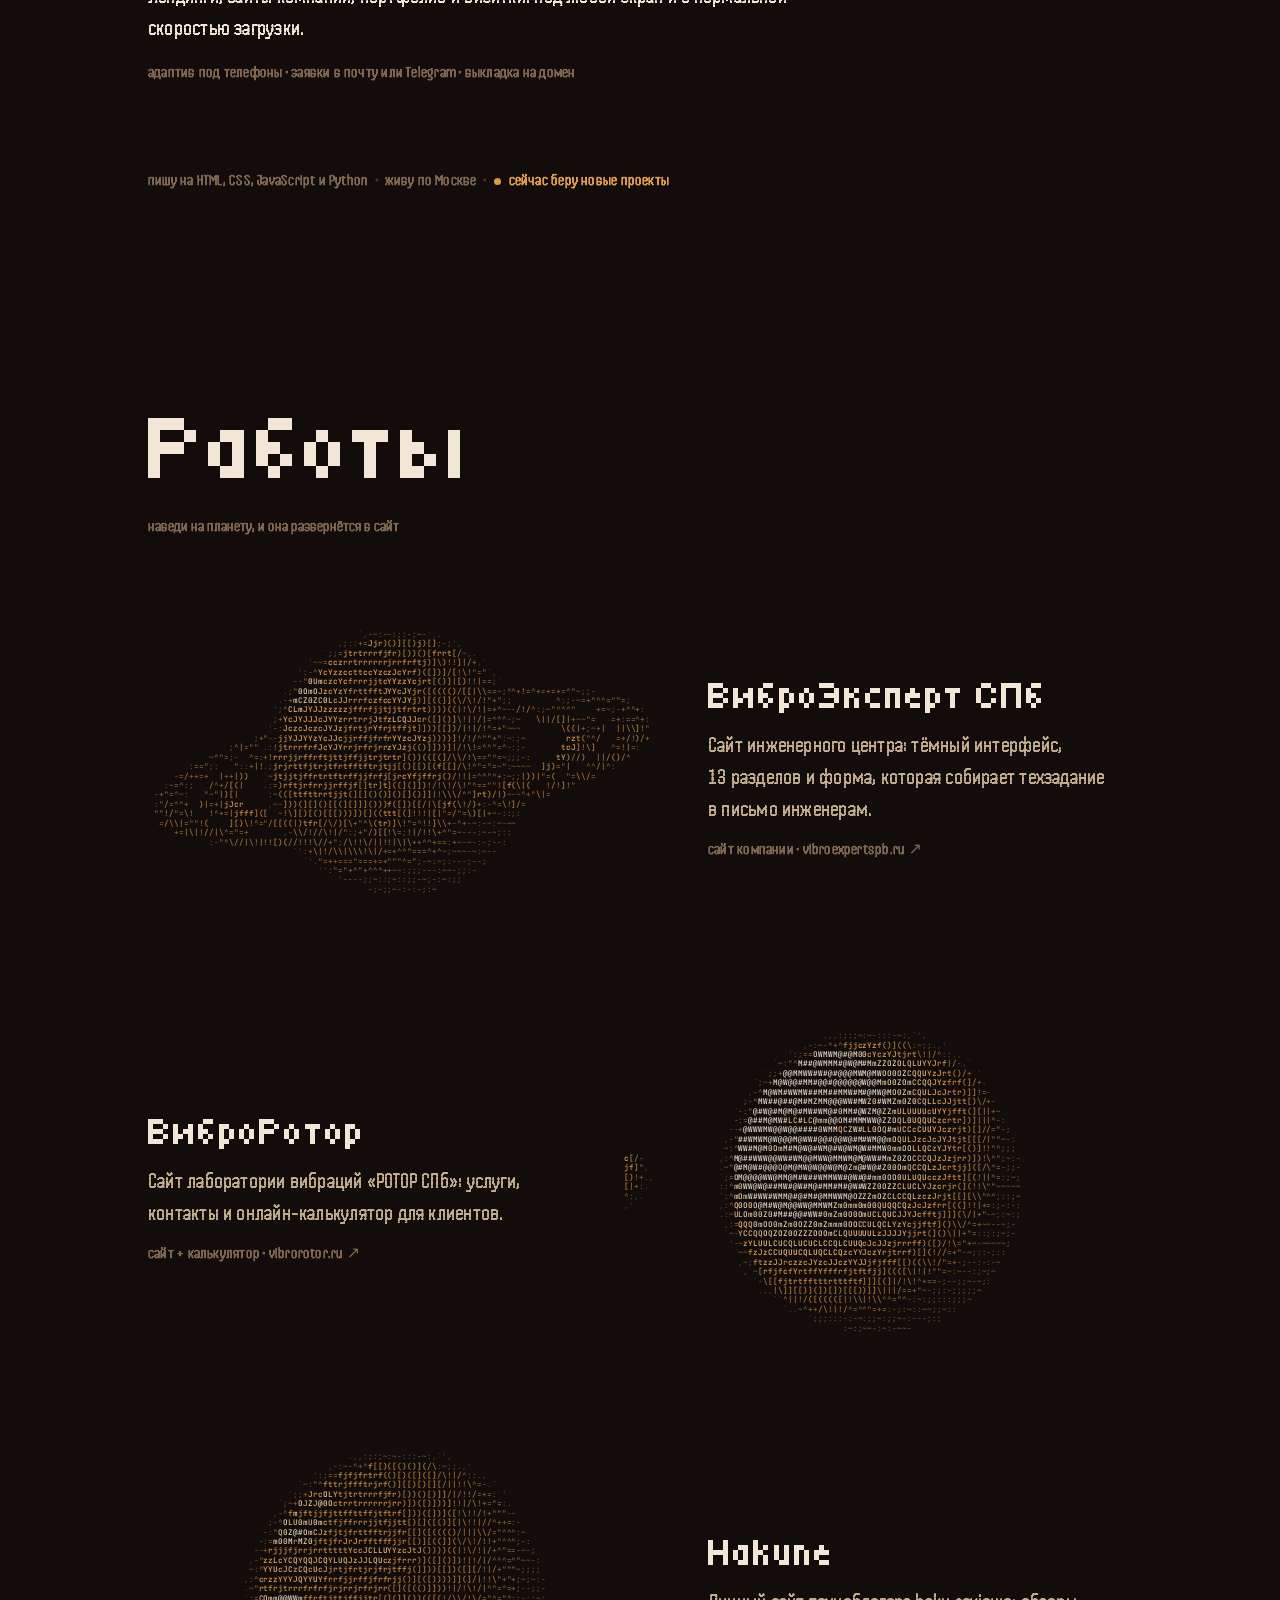
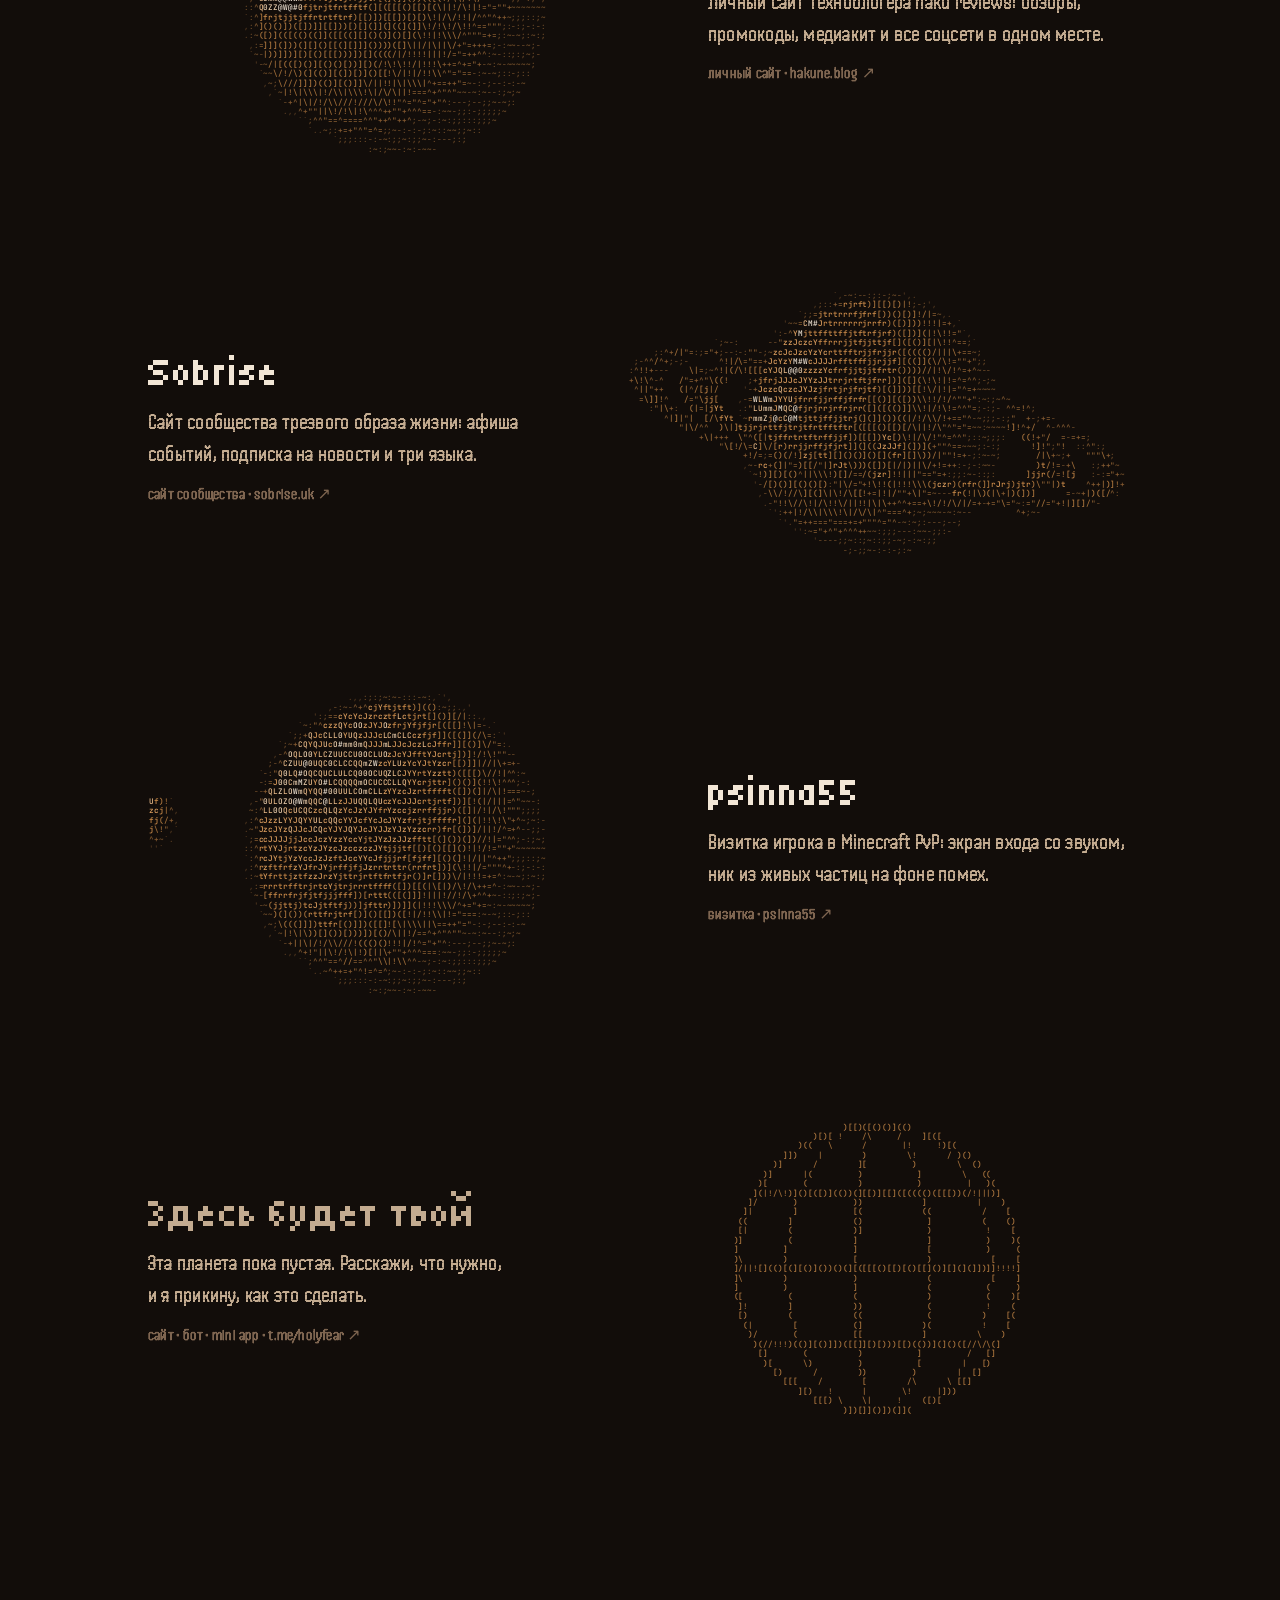
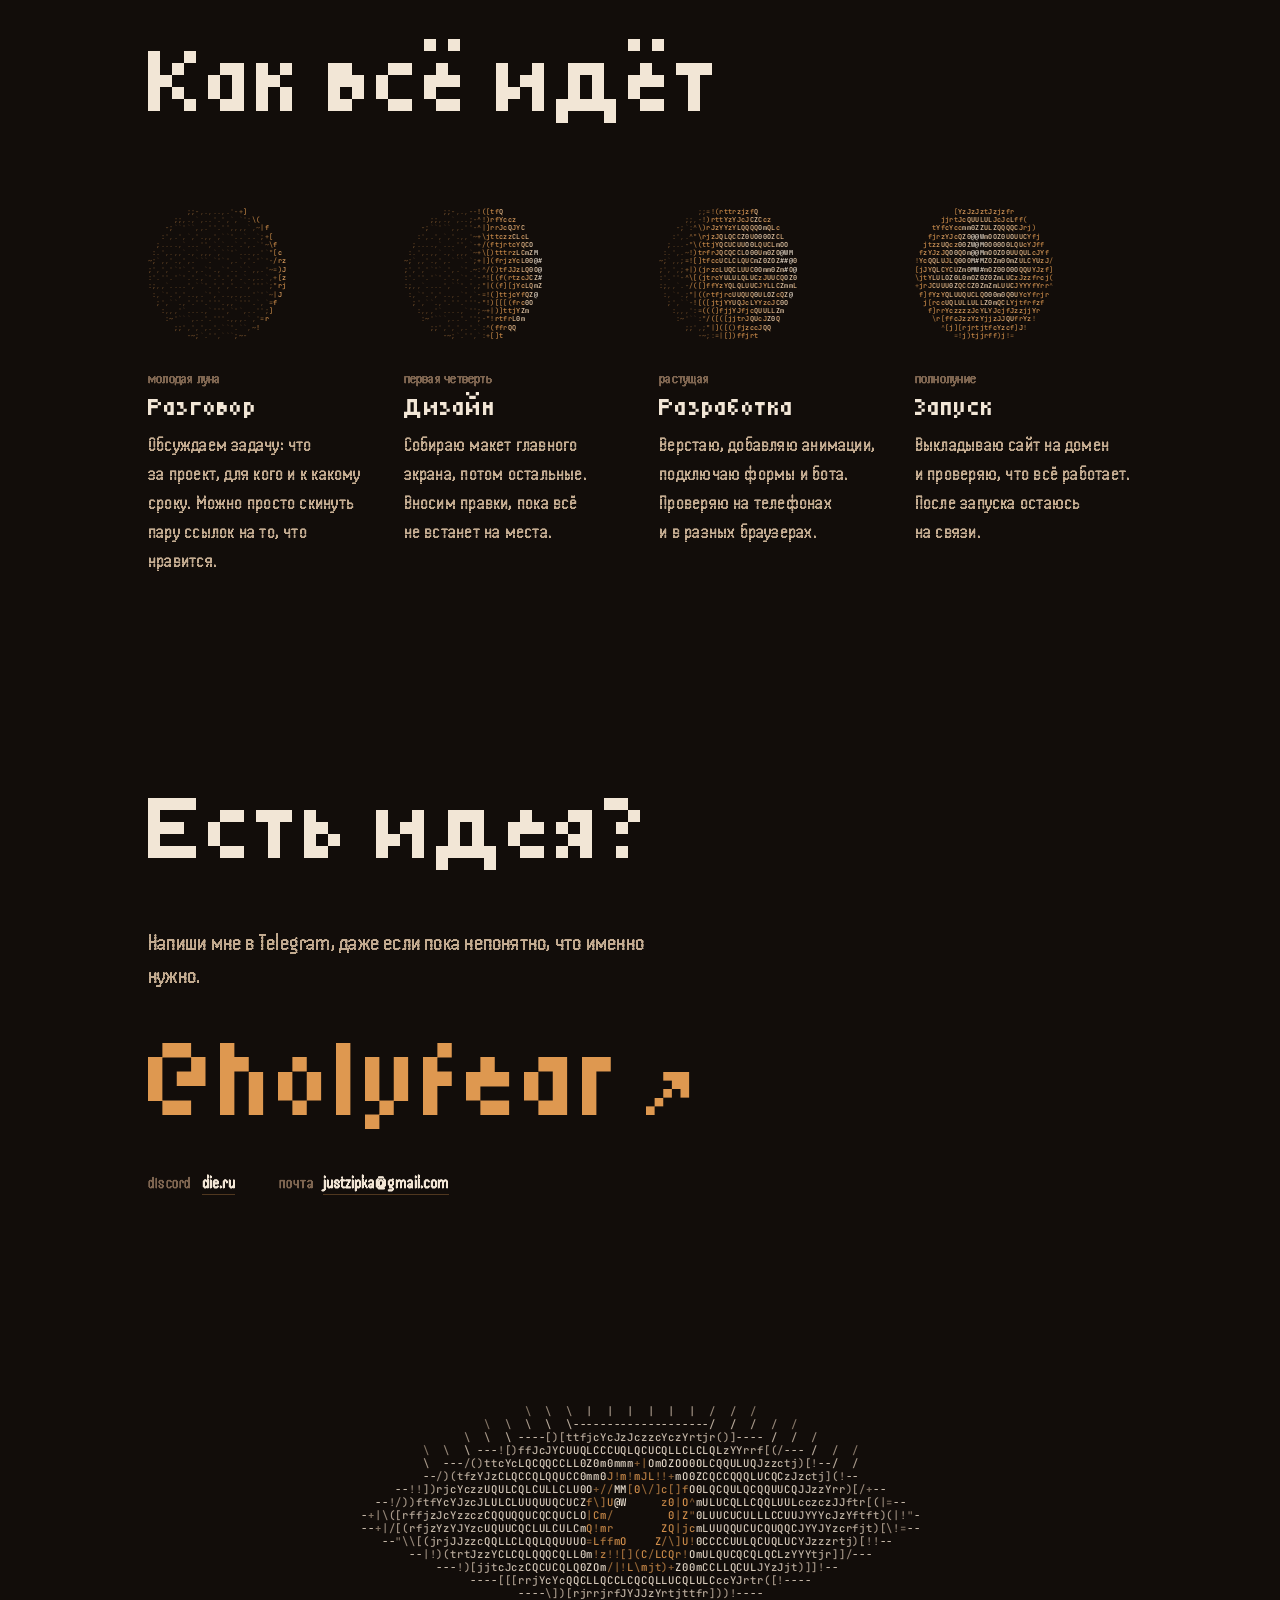
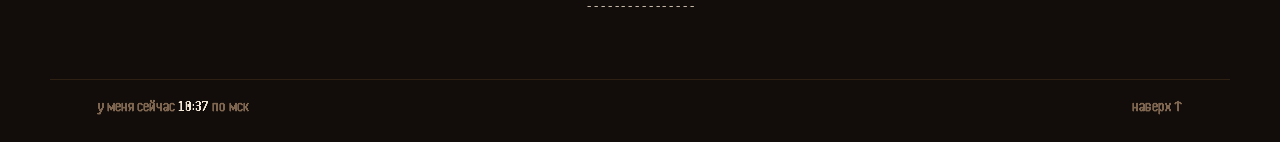
==== commit 1ab02788: "Pixel headings in Tiny5, text in Handjet instead of serif and mono Co-Authored-By: Claude Opus 5.5 <" ====
--- a/index.html
+++ b/index.html
@@ -28,9 +28,9 @@
 
 <link rel="preconnect" href="https://fonts.googleapis.com">
 <link rel="preconnect" href="https://fonts.gstatic.com" crossorigin>
-<link rel="stylesheet" href="https://fonts.googleapis.com/css2?family=Cormorant+Garamond:ital,wght@0,500;0,600;1,500;1,600&family=JetBrains+Mono:wght@400..600&display=swap">
-<link rel="stylesheet" href="assets/css/site.css?v=c0ab9b5f">
-<script defer src="assets/js/site.js?v=c0ab9b5f"></script>
+<link rel="stylesheet" href="https://fonts.googleapis.com/css2?family=Handjet:wght@300..700&family=Tiny5&family=JetBrains+Mono:wght@400..600&display=swap">
+<link rel="stylesheet" href="assets/css/site.css?v=feb3ef8e">
+<script defer src="assets/js/site.js?v=feb3ef8e"></script>
 
 <script type="application/ld+json">
 {
--- a/assets/css/site.css
+++ b/assets/css/site.css
@@ -9,9 +9,10 @@
   --line-2: rgba(222, 152, 80, .3);
   --acc: #de9850;
   --acc-glow: rgba(222, 152, 80, .5);
-  --sans: "JetBrains Mono", ui-monospace, monospace;
-  --mono: "JetBrains Mono", ui-monospace, monospace;
-  --serif: "Cormorant Garamond", "Cormorant", Georgia, serif;
+  --sans: "Handjet", system-ui, sans-serif;
+  --mono: "Handjet", system-ui, sans-serif;
+  --head: "Tiny5", "Handjet", monospace;
+  --serif: "Handjet", system-ui, sans-serif;
   --gut: clamp(16px, 4vw, 48px);
   --max: 1180px;
   --hem: none;
@@ -57,7 +58,7 @@
   display: flex;
   justify-content: space-between;
   align-items: center;
-  font: 400 12px/1 var(--mono);
+  font: 500 16px/1 var(--mono);
   pointer-events: none;
 }
 .nav > * { pointer-events: auto; }
@@ -102,7 +103,7 @@
 .js .eye-on:not(.is-done) .hero__body { opacity: 0; transform: translateY(14px); }
 .hero__lead {
   margin: 0;
-  font: 400 13px/1.5 var(--mono);
+  font: 500 17px/1.5 var(--mono);
   color: var(--ink-2);
   text-shadow: 0 0 4px var(--bg), 0 0 10px var(--bg), 0 0 2px var(--bg);
 }
@@ -110,14 +111,14 @@
   display: inline-flex;
   align-items: baseline;
   gap: 12px;
-  font: italic 500 clamp(30px, 3.4vw, 44px)/1 var(--serif);
-  letter-spacing: -.015em;
+  font: 400 clamp(24px, 2.6vw, 34px)/1 var(--head);
+  letter-spacing: 0;
   color: var(--acc);
   text-shadow: 0 0 10px var(--bg), 0 0 3px var(--bg);
   transition: gap .25s;
 }
 .hero__link:hover { gap: 20px; }
-.hero__link span { font: 400 13px/1 var(--mono); letter-spacing: 0; color: var(--ink-2); }
+.hero__link span { font: 500 17px/1 var(--mono); letter-spacing: 0; color: var(--ink-2); }
 .hero__skip {
   position: absolute;
   right: var(--gut);
@@ -126,7 +127,7 @@
   background: none;
   border: 0;
   border-bottom: 1px dashed var(--line-2);
-  font: 400 12px/1 var(--mono);
+  font: 500 16px/1 var(--mono);
   color: var(--ink-3);
   cursor: pointer;
   transition: color .2s, opacity .4s;
@@ -139,7 +140,8 @@
   max-width: 1080px;
   margin: 0 auto;
   padding: 0 var(--gut);
-  font: 500 19px/1.5 var(--serif);
+  font: 400 22px/1.45 var(--serif);
+  letter-spacing: .01em;
 }
 .hello, .works, .phases, .contact { padding-top: clamp(110px, 16vw, 210px); }
 
@@ -150,7 +152,7 @@
   letter-spacing: -.012em;
   text-wrap: pretty;
 }
-.hello__txt em, .say .w.is-on, .h em { font-style: italic; color: var(--acc); }
+.hello__txt em, .say .w.is-on, .h em { font-style: normal; color: var(--acc); }
 
 .say {
   margin: clamp(56px, 8vw, 96px) 0 0;
@@ -163,7 +165,6 @@
   background: none;
   border: 0;
   font: inherit;
-  font-style: italic;
   color: var(--ink);
   cursor: pointer;
   text-decoration: underline 1px dashed var(--ink-3);
@@ -183,9 +184,9 @@
 }
 .say__item.is-on { opacity: 1; visibility: visible; transform: none; transition: opacity .45s .05s, transform .45s .05s; }
 .say__item p { margin: 0 0 10px; color: var(--ink); }
-.say__item span { font: 400 12px/1.6 var(--mono); color: var(--ink-3); }
-
-.meta { margin: clamp(48px, 7vw, 80px) 0 0; font: 400 12px/1.8 var(--mono); color: var(--ink-3); }
+.say__item span { font: 500 16px/1.6 var(--mono); color: var(--ink-3); }
+
+.meta { margin: clamp(48px, 7vw, 80px) 0 0; font: 500 16px/1.8 var(--mono); color: var(--ink-3); }
 .meta i { font-style: normal; margin: 0 .6ch; color: var(--line-2); }
 .ok { color: var(--acc); white-space: nowrap; }
 .ok::before {
@@ -203,11 +204,11 @@
 
 .h {
   margin: 0 0 clamp(36px, 6vw, 70px);
-  font: italic 500 clamp(52px, 8.5vw, 112px)/.95 var(--serif);
-  letter-spacing: -.02em;
+  font: 400 clamp(44px, 7.5vw, 96px)/1 var(--head);
+  letter-spacing: 0;
   color: var(--ink);
 }
-.h small { display: block; margin-top: 18px; font: 400 12px/1.5 var(--mono); letter-spacing: 0; color: var(--ink-3); }
+.h small { display: block; margin-top: 18px; font: 500 16px/1.5 var(--mono); letter-spacing: 0; color: var(--ink-3); }
 .h-tap { display: none; }
 @media (hover: none) { .h-hov { display: none; } .h-tap { display: inline; } }
 
@@ -221,9 +222,9 @@
 .orb__pic img { object-fit: cover; opacity: 0; transition: opacity .3s; border-radius: 3px; }
 .orb.is-flat .orb__pic img { opacity: 1; transition-duration: .5s; }
 .orb__txt { display: grid; gap: 12px; justify-items: start; }
-.orb__txt b { font: italic 500 clamp(36px, 4.6vw, 58px)/1 var(--serif); letter-spacing: -.015em; transition: color .25s; }
+.orb__txt b { font: 400 clamp(26px, 3.3vw, 40px)/1.1 var(--head); transition: color .25s; }
 .orb__d { color: var(--ink-2); max-width: 23em; }
-.orb__m { font: 400 12px/1.4 var(--mono); color: var(--ink-3); transition: color .25s; }
+.orb__m { font: 500 16px/1.4 var(--mono); color: var(--ink-3); transition: color .25s; }
 .orb a:hover b, .orb a:focus-visible b, .orb.is-flat b { color: var(--acc); }
 .orb a:hover .orb__m, .orb.is-flat .orb__m { color: var(--ink-2); }
 .orb--you b { color: var(--ink-2); }
@@ -231,21 +232,21 @@
 /* the four steps are four phases of the moon */
 .moons { list-style: none; margin: 0; padding: 0; display: grid; grid-template-columns: repeat(4, minmax(0, 1fr)); gap: 40px clamp(20px, 3vw, 40px); }
 .moon { display: block; width: min(100%, 150px); aspect-ratio: 1; margin: 0 0 22px -6px; }
-.moons small { display: block; margin-bottom: 8px; font: 400 11px/1 var(--mono); color: var(--ink-3); }
-.moons b { display: block; margin-bottom: 10px; font: italic 500 32px/1 var(--serif); }
-.moons p { margin: 0; font-size: 17.5px; color: var(--ink-2); }
+.moons small { display: block; margin-bottom: 8px; font: 500 15px/1 var(--mono); color: var(--ink-3); }
+.moons b { display: block; margin-bottom: 10px; font: 400 26px/1 var(--head); }
+.moons p { margin: 0; font-size: 20px; color: var(--ink-2); }
 
 .contact__lead { margin: -20px 0 30px; max-width: 24em; color: var(--ink-2); font-size: clamp(19px, 2vw, 23px); }
 .big {
   display: inline-flex;
   align-items: baseline;
   gap: .18em;
-  font: italic 500 clamp(56px, 12vw, 160px)/1 var(--serif);
-  letter-spacing: -.03em;
+  font: 400 clamp(38px, 9vw, 116px)/1 var(--head);
+  letter-spacing: 0;
   color: var(--acc);
   transition: color .25s;
 }
-.big span { font-size: .45em; transition: transform .3s cubic-bezier(.2, .7, .2, 1); }
+.big span { font-size: .6em; transition: transform .3s cubic-bezier(.2, .7, .2, 1); }
 .big:hover { color: var(--ink); }
 .big:hover span { transform: translate(.18em, -.18em); }
 .alt {
@@ -255,7 +256,7 @@
   display: flex;
   flex-wrap: wrap;
   gap: 14px 44px;
-  font: 400 12px/1 var(--mono);
+  font: 500 16px/1 var(--mono);
   color: var(--ink-3);
 }
 .alt button {
@@ -264,7 +265,7 @@
   background: none;
   border: 0;
   border-bottom: 1px solid var(--line-2);
-  font: 400 14px/1 var(--mono);
+  font: 500 18px/1 var(--mono);
   color: var(--ink);
   cursor: copy;
   transition: color .2s, border-color .2s;
@@ -277,8 +278,8 @@
   .orb:nth-child(even) .orb__pic { order: 0; }
   .moons { grid-template-columns: repeat(2, minmax(0, 1fr)); }
   .moon { width: min(100%, 130px); }
-  .moons b { font-size: 27px; }
-  .moons p { font-size: 16.5px; }
+  .moons b { font-size: 22px; }
+  .moons p { font-size: 19px; }
 }
 @media (prefers-reduced-motion: reduce) {
   .ok::before { animation: none; }
@@ -304,7 +305,7 @@
   display: flex;
   justify-content: space-between;
   border-top: 1px solid var(--line);
-  font: 400 12px/1 var(--mono);
+  font: 500 16px/1 var(--mono);
   color: var(--ink-3);
 }
 .end__row a:hover { color: var(--acc); }
